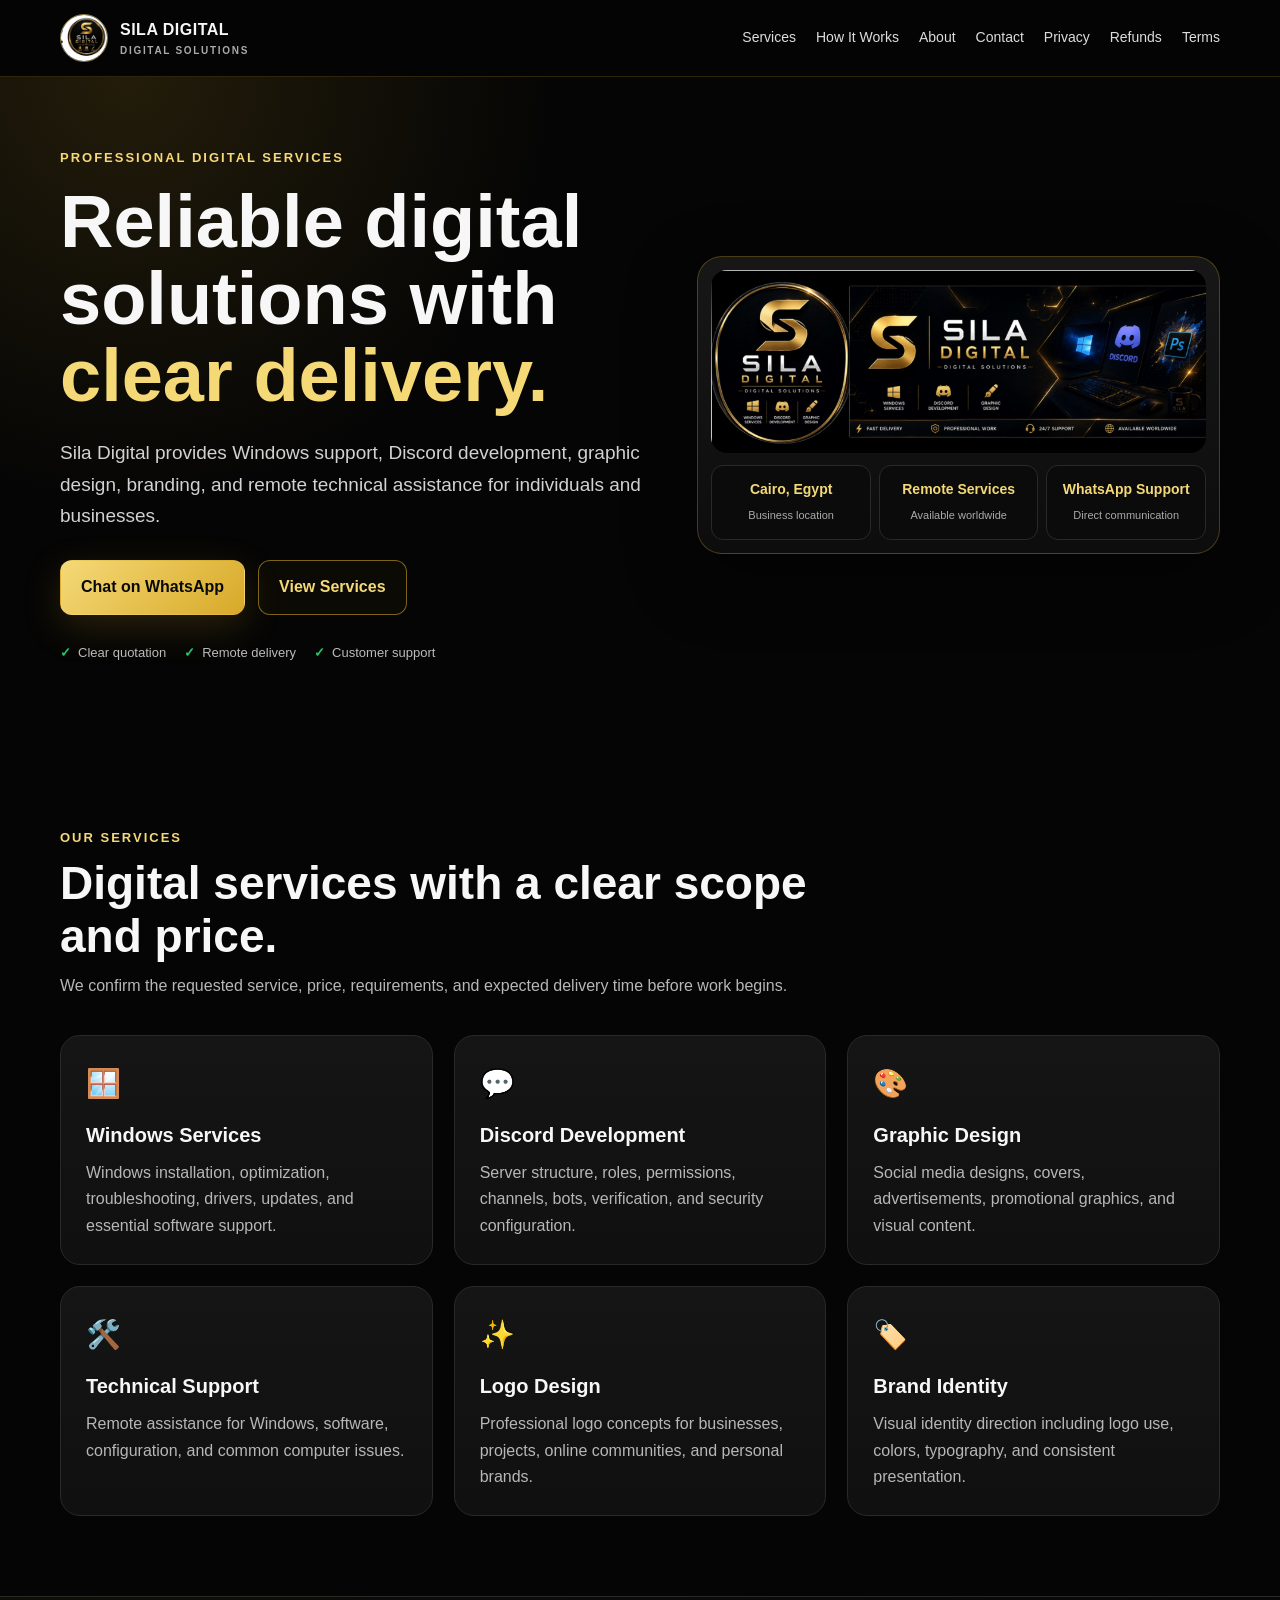
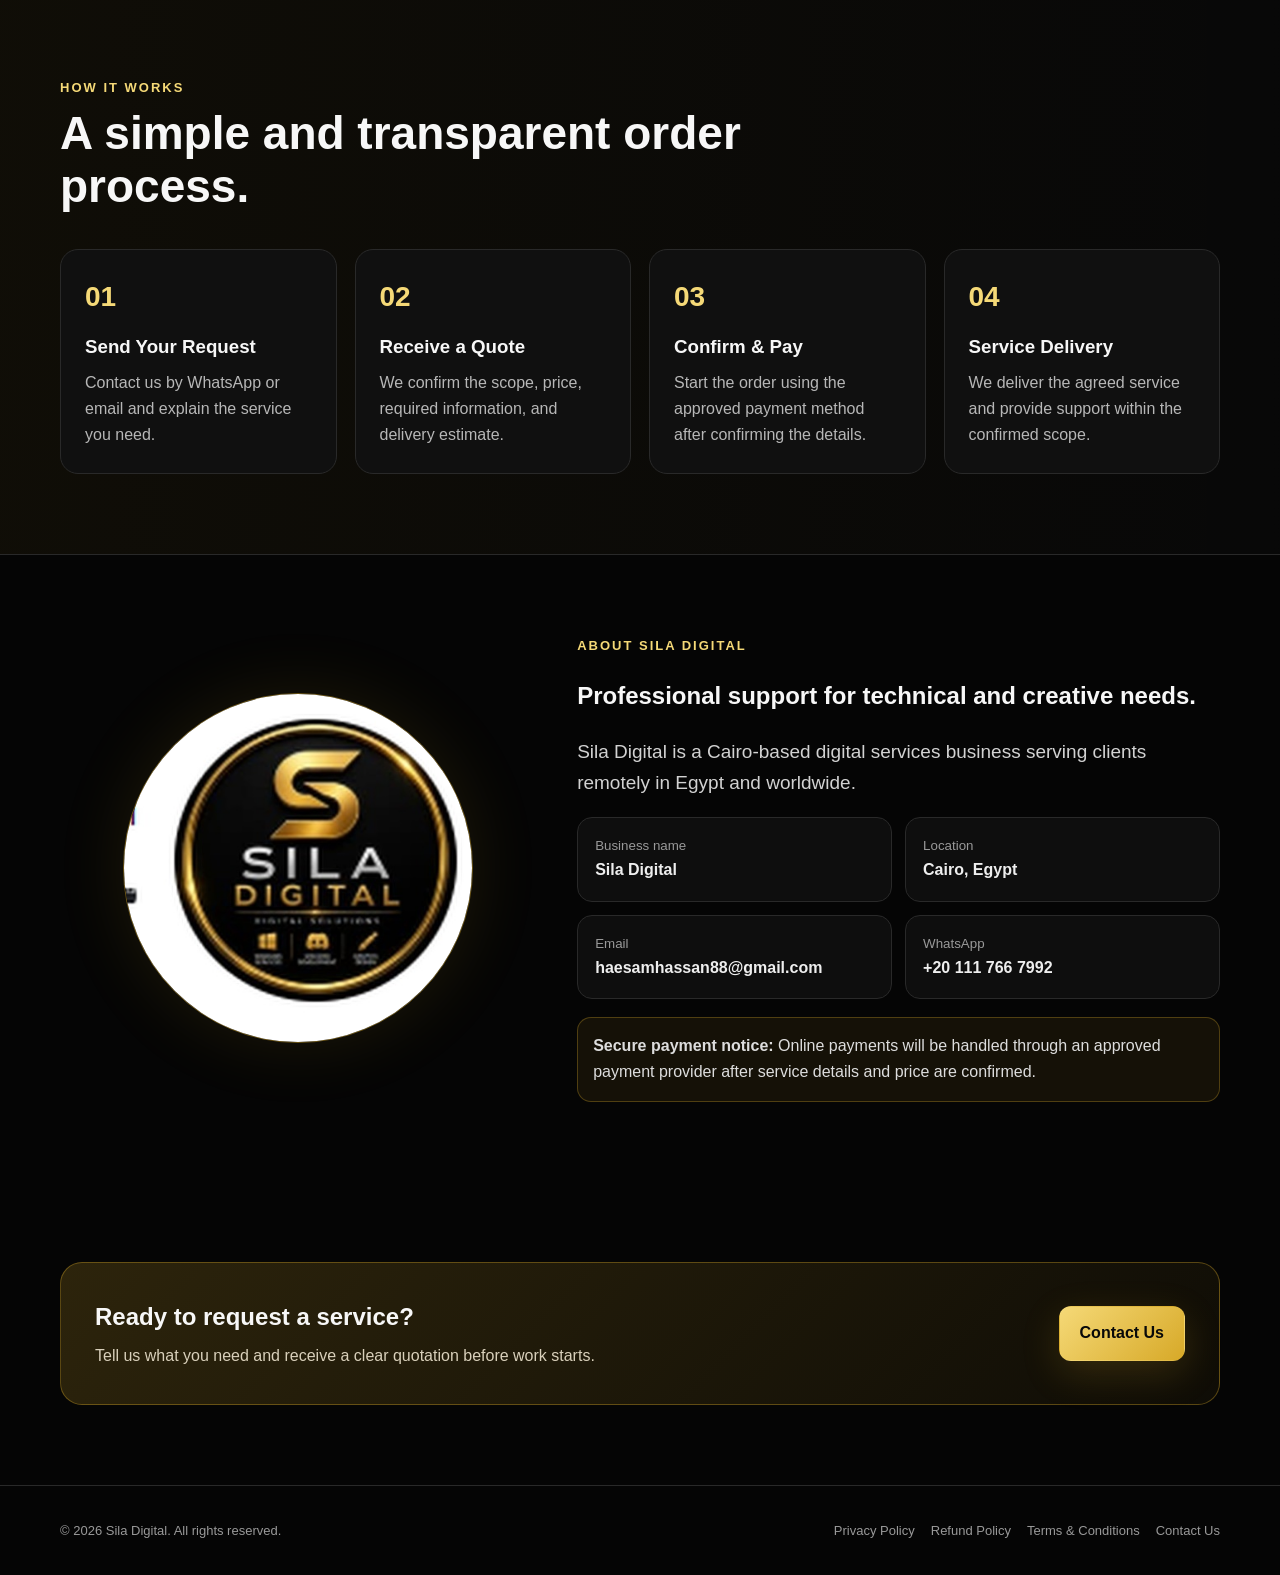
==== index.html @ 36a8cc7b "Add files via upload" ====
<!doctype html><html lang="en"><head><meta charset="utf-8"><meta name="viewport" content="width=device-width,initial-scale=1">
<meta name="description" content="Sila Digital offers Windows services, Discord development, graphic design, branding, and remote technical support.">
<title>Sila Digital | Professional Digital Solutions</title><link rel="stylesheet" href="style.css"></head><body>
<header><div class="container nav">
<a class="brand" href="index.html"><img src="images/sila-logo.jpg" alt="Sila Digital logo"><span>SILA DIGITAL<small>DIGITAL SOLUTIONS</small></span></a>
<button class="menu" aria-label="Open menu">☰</button>
<nav class="nav-links">
<a href="index.html#services">Services</a><a href="index.html#process">How It Works</a><a href="index.html#about">About</a>
<a href="contact.html">Contact</a><a href="privacy.html">Privacy</a><a href="refund.html">Refunds</a><a href="terms.html">Terms</a>
</nav></div></header>

<main>
<section class="hero"><div class="container hero-grid">
<div><div class="kicker">Professional Digital Services</div><h1>Reliable digital solutions with <span>clear delivery.</span></h1>
<p class="lead">Sila Digital provides Windows support, Discord development, graphic design, branding, and remote technical assistance for individuals and businesses.</p>
<div class="actions"><a class="btn btn-primary" href="https://wa.me/201117667992" target="_blank" rel="noopener">Chat on WhatsApp</a><a class="btn btn-outline" href="#services">View Services</a></div>
<div class="checks"><span>Clear quotation</span><span>Remote delivery</span><span>Customer support</span></div></div>
<div class="visual"><img src="images/sila-banner.jpg" alt="Sila Digital services banner">
<div class="visual-info"><div><b>Cairo, Egypt</b><small>Business location</small></div><div><b>Remote Services</b><small>Available worldwide</small></div><div><b>WhatsApp Support</b><small>Direct communication</small></div></div>
</div></div></section>

<section id="services"><div class="container"><div class="section-head"><div class="kicker">Our Services</div><h2>Digital services with a clear scope and price.</h2>
<p>We confirm the requested service, price, requirements, and expected delivery time before work begins.</p></div>
<div class="grid-3">
<article class="card"><div class="icon">🪟</div><h3>Windows Services</h3><p>Windows installation, optimization, troubleshooting, drivers, updates, and essential software support.</p></article>
<article class="card"><div class="icon">💬</div><h3>Discord Development</h3><p>Server structure, roles, permissions, channels, bots, verification, and security configuration.</p></article>
<article class="card"><div class="icon">🎨</div><h3>Graphic Design</h3><p>Social media designs, covers, advertisements, promotional graphics, and visual content.</p></article>
<article class="card"><div class="icon">🛠️</div><h3>Technical Support</h3><p>Remote assistance for Windows, software, configuration, and common computer issues.</p></article>
<article class="card"><div class="icon">✨</div><h3>Logo Design</h3><p>Professional logo concepts for businesses, projects, online communities, and personal brands.</p></article>
<article class="card"><div class="icon">🏷️</div><h3>Brand Identity</h3><p>Visual identity direction including logo use, colors, typography, and consistent presentation.</p></article>
</div></div></section>

<section id="process" class="band"><div class="container"><div class="section-head"><div class="kicker">How It Works</div><h2>A simple and transparent order process.</h2></div>
<div class="process">
<div class="step"><h3>Send Your Request</h3><p>Contact us by WhatsApp or email and explain the service you need.</p></div>
<div class="step"><h3>Receive a Quote</h3><p>We confirm the scope, price, required information, and delivery estimate.</p></div>
<div class="step"><h3>Confirm & Pay</h3><p>Start the order using the approved payment method after confirming the details.</p></div>
<div class="step"><h3>Service Delivery</h3><p>We deliver the agreed service and provide support within the confirmed scope.</p></div>
</div></div></section>

<section id="about"><div class="container about-grid">
<img class="about-logo" src="images/sila-logo.jpg" alt="Sila Digital">
<div><div class="kicker">About Sila Digital</div><h2>Professional support for technical and creative needs.</h2>
<p class="lead">Sila Digital is a Cairo-based digital services business serving clients remotely in Egypt and worldwide.</p>
<div class="info-grid">
<div class="info"><small>Business name</small><b>Sila Digital</b></div>
<div class="info"><small>Location</small><b>Cairo, Egypt</b></div>
<div class="info"><small>Email</small><b>haesamhassan88@gmail.com</b></div>
<div class="info"><small>WhatsApp</small><b>+20 111 766 7992</b></div>
</div>
<div class="payment-note"><b>Secure payment notice:</b> Online payments will be handled through an approved payment provider after service details and price are confirmed.</div>
</div></div></section>

<section><div class="container"><div class="cta"><div><h2>Ready to request a service?</h2><p style="margin:0;color:#d9d0bb">Tell us what you need and receive a clear quotation before work starts.</p></div><a class="btn btn-primary" href="contact.html">Contact Us</a></div></div></section>
</main>
<footer><div class="container footer">
<div>© <span data-year></span> Sila Digital. All rights reserved.</div>
<div class="footer-links"><a href="privacy.html">Privacy Policy</a><a href="refund.html">Refund Policy</a><a href="terms.html">Terms & Conditions</a><a href="contact.html">Contact Us</a></div>
</div></footer><script src="script.js"></script>
</body></html>
---- style.css ----
:root{
  --bg:#050505;--surface:#101010;--surface2:#151515;--gold:#d7a928;
  --gold-light:#f5d977;--text:#f7f7f7;--muted:#b7b7b7;--line:#292929;
  --green:#28c76f;--shadow:0 22px 70px rgba(0,0,0,.42)
}
*{box-sizing:border-box}
html{scroll-behavior:smooth}
body{margin:0;font-family:Inter,Segoe UI,Tahoma,Arial,sans-serif;background:var(--bg);color:var(--text);line-height:1.65}
a{color:inherit;text-decoration:none}
img{max-width:100%;display:block}
.container{width:min(1160px,92%);margin:auto}
header{position:sticky;top:0;z-index:100;background:rgba(5,5,5,.9);backdrop-filter:blur(15px);border-bottom:1px solid rgba(215,169,40,.2)}
.nav{min-height:76px;display:flex;align-items:center;justify-content:space-between;gap:24px}
.brand{display:flex;align-items:center;gap:12px;font-weight:900;letter-spacing:.5px}
.brand img{width:48px;height:48px;border-radius:50%;border:1px solid rgba(245,217,119,.55);object-fit:cover}
.brand small{display:block;color:#aaa;font-size:10px;letter-spacing:1.7px;font-weight:600}
.nav-links{display:flex;align-items:center;gap:20px;font-size:14px;color:#ddd}
.nav-links a:hover{color:var(--gold-light)}
.menu{display:none;background:none;border:1px solid var(--line);color:#fff;padding:9px 12px;border-radius:10px}
.btn{display:inline-flex;align-items:center;justify-content:center;gap:9px;padding:13px 20px;border-radius:12px;font-weight:800;border:1px solid transparent;transition:.2s}
.btn:hover{transform:translateY(-2px)}
.btn-primary{background:linear-gradient(135deg,var(--gold-light),var(--gold));color:#090909;box-shadow:0 12px 38px rgba(215,169,40,.18)}
.btn-outline{border-color:rgba(215,169,40,.56);color:var(--gold-light);background:rgba(215,169,40,.035)}
.hero{padding:70px 0 84px;background:radial-gradient(circle at 10% 0,rgba(215,169,40,.14),transparent 32%)}
.hero-grid{display:grid;grid-template-columns:1.06fr .94fr;gap:48px;align-items:center}
.kicker{font-size:13px;text-transform:uppercase;letter-spacing:2px;color:var(--gold-light);font-weight:900}
h1{font-size:clamp(43px,6vw,74px);line-height:1.04;margin:16px 0 22px}
h1 span{color:var(--gold-light)}
.lead{font-size:19px;color:#d2d2d2;max-width:700px}
.actions{display:flex;gap:13px;flex-wrap:wrap;margin-top:29px}
.checks{display:flex;gap:18px;flex-wrap:wrap;margin-top:27px;color:#bbb;font-size:13px}
.checks span:before{content:"✓";color:var(--green);font-weight:900;margin-right:7px}
.visual{background:linear-gradient(180deg,#171717,#0d0d0d);padding:13px;border:1px solid rgba(215,169,40,.3);border-radius:25px;box-shadow:var(--shadow)}
.visual img{width:100%;border-radius:16px;aspect-ratio:2.7/1;object-fit:cover}
.visual-info{display:grid;grid-template-columns:repeat(3,1fr);gap:8px;margin-top:12px}
.visual-info div{background:#0b0b0b;border:1px solid var(--line);border-radius:12px;padding:12px;text-align:center}
.visual-info b{display:block;color:var(--gold-light);font-size:14px}
.visual-info small{color:#aaa;font-size:11px}
section{padding:80px 0}
.section-head{max-width:760px;margin-bottom:35px}
.section-head h2{font-size:clamp(31px,4vw,46px);margin:8px 0 10px;line-height:1.16}
.section-head p{color:var(--muted);margin:0}
.grid-3{display:grid;grid-template-columns:repeat(3,1fr);gap:21px}
.card{background:linear-gradient(180deg,var(--surface2),var(--surface));border:1px solid var(--line);border-radius:20px;padding:25px;transition:.2s}
.card:hover{border-color:rgba(215,169,40,.45);transform:translateY(-3px)}
.card .icon{font-size:28px;margin-bottom:12px}
.card h3{margin:0 0 8px;font-size:20px}
.card p{margin:0;color:var(--muted)}
.band{background:linear-gradient(90deg,rgba(215,169,40,.05),rgba(255,255,255,.01));border-top:1px solid var(--line);border-bottom:1px solid var(--line)}
.process{display:grid;grid-template-columns:repeat(4,1fr);gap:18px;counter-reset:step}
.step{position:relative;background:var(--surface);border:1px solid var(--line);border-radius:18px;padding:24px}
.step:before{counter-increment:step;content:"0" counter(step);display:block;color:var(--gold-light);font-size:28px;font-weight:900;margin-bottom:12px}
.step h3{margin:0 0 7px}
.step p{color:var(--muted);margin:0}
.about-grid{display:grid;grid-template-columns:.85fr 1.15fr;gap:42px;align-items:center}
.about-logo{max-width:350px;margin:auto;border-radius:50%;border:1px solid rgba(215,169,40,.48);box-shadow:0 0 70px rgba(215,169,40,.12)}
.info-grid{display:grid;grid-template-columns:1fr 1fr;gap:13px}
.info{background:#0e0e0e;border:1px solid var(--line);border-radius:15px;padding:17px}
.info small{display:block;color:#999}
.info b{color:#eee}
.payment-note{margin-top:18px;background:rgba(215,169,40,.08);border:1px solid rgba(215,169,40,.3);border-radius:14px;padding:15px;color:#ddd}
.contact-grid{display:grid;grid-template-columns:.86fr 1.14fr;gap:22px}
.box{background:var(--surface);border:1px solid var(--line);border-radius:21px;padding:27px}
.line{padding:13px 0;border-bottom:1px solid var(--line)}
.line:last-child{border:0}.line small{display:block;color:#999}
form{display:grid;gap:13px}
input,textarea{width:100%;padding:14px 15px;background:#090909;border:1px solid var(--line);border-radius:12px;color:white;font:inherit;outline:none}
input:focus,textarea:focus{border-color:var(--gold)}
textarea{min-height:135px;resize:vertical}
.cta{display:flex;justify-content:space-between;align-items:center;gap:22px;padding:34px;border-radius:22px;background:linear-gradient(135deg,rgba(215,169,40,.19),rgba(215,169,40,.05));border:1px solid rgba(215,169,40,.36)}
.cta h2{margin:0 0 7px}
footer{border-top:1px solid var(--line);padding:34px 0;color:#999;font-size:13px}
.footer{display:flex;justify-content:space-between;align-items:center;gap:20px;flex-wrap:wrap}
.footer-links{display:flex;gap:16px;flex-wrap:wrap}
.footer-links a:hover{color:var(--gold-light)}
.page-hero{padding:70px 0 35px}
.page-hero h1{font-size:clamp(39px,5vw,59px)}
.legal{max-width:900px;background:var(--surface);border:1px solid var(--line);border-radius:22px;padding:35px;margin-bottom:70px}
.legal h2{color:var(--gold-light);margin-top:31px}
.legal h2:first-child{margin-top:0}
.legal p,.legal li{color:#d0d0d0}
.notice{background:rgba(215,169,40,.08);border:1px solid rgba(215,169,40,.28);padding:16px;border-radius:14px}
@media(max-width:900px){
 .nav-links{display:none;position:absolute;top:76px;left:4%;right:4%;flex-direction:column;align-items:flex-start;background:#0d0d0d;border:1px solid var(--line);border-radius:16px;padding:18px}
 .nav-links.open{display:flex}.menu{display:block}
 .hero-grid,.about-grid,.contact-grid{grid-template-columns:1fr}
 .grid-3{grid-template-columns:1fr 1fr}.process{grid-template-columns:1fr 1fr}
}
@media(max-width:600px){
 .grid-3,.process,.info-grid{grid-template-columns:1fr}
 .hero{padding-top:48px}.cta{flex-direction:column;align-items:flex-start}
 .visual-info{grid-template-columns:1fr}
}
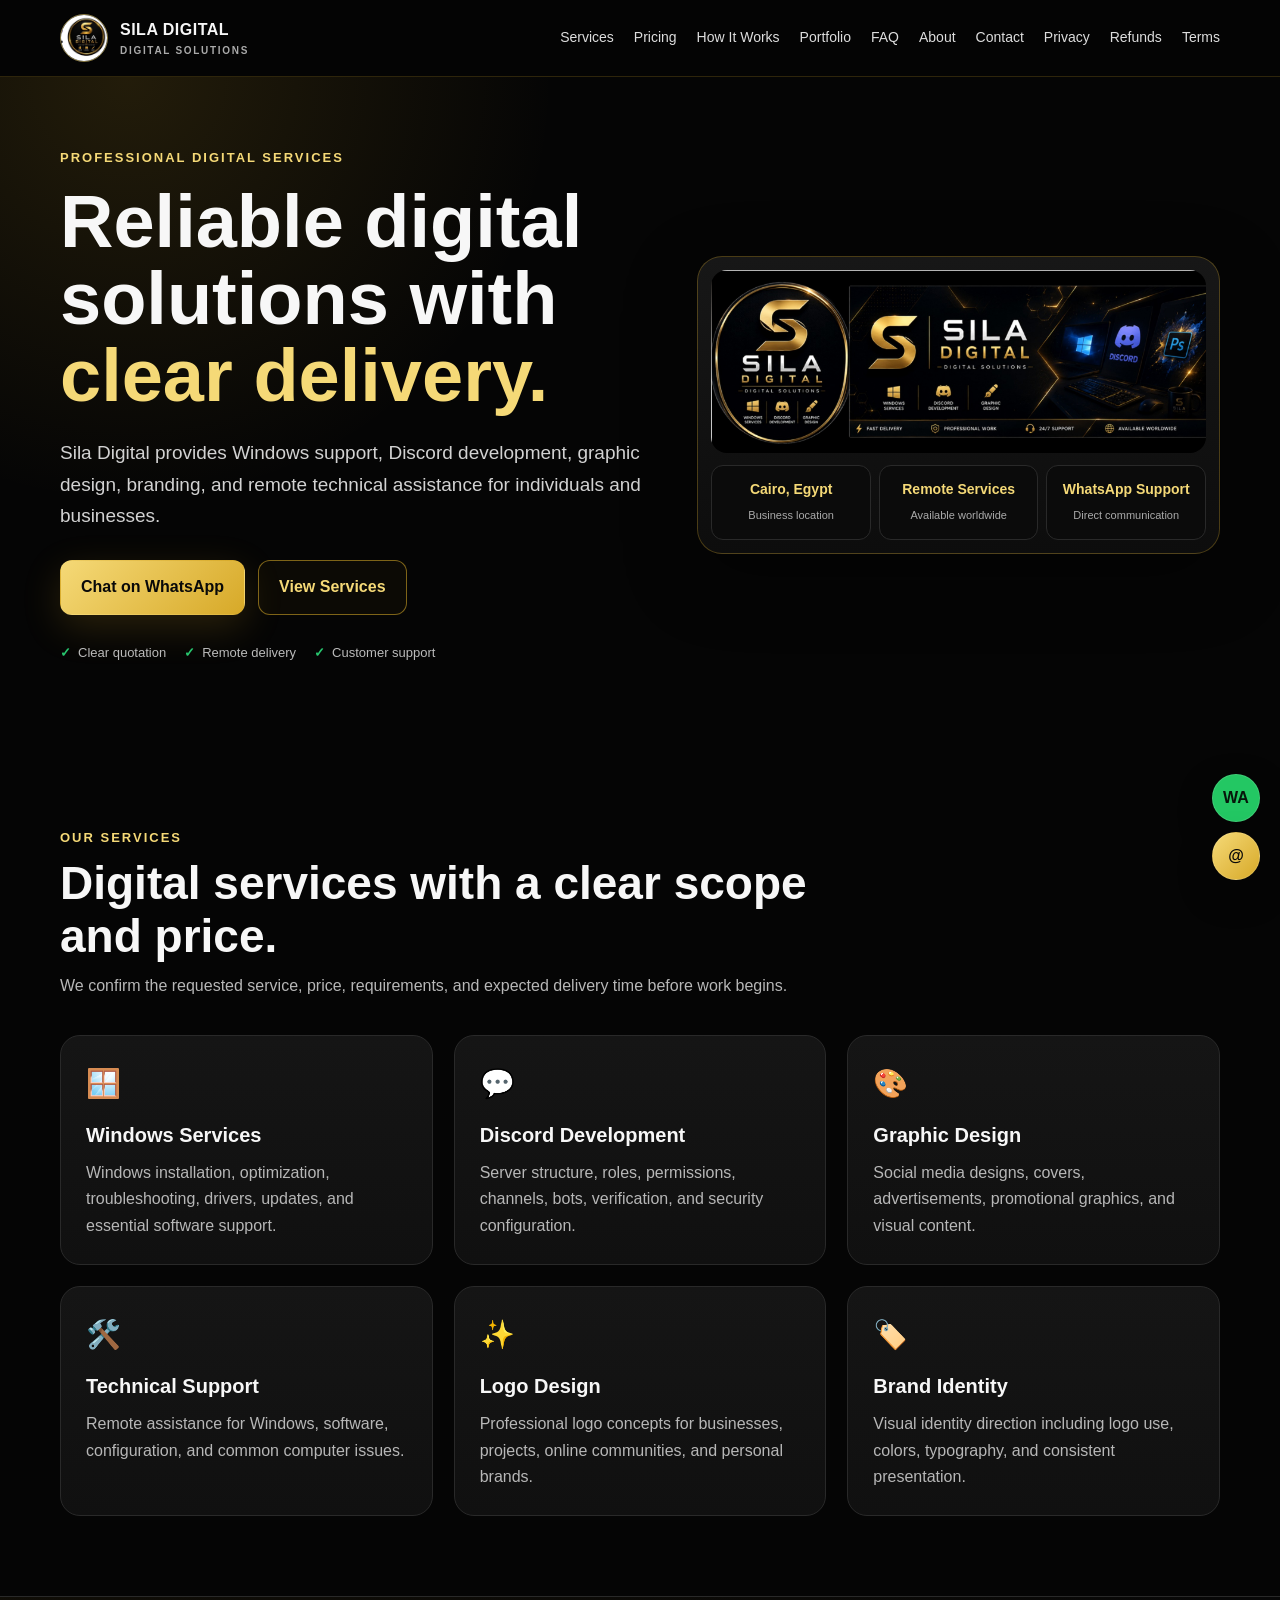
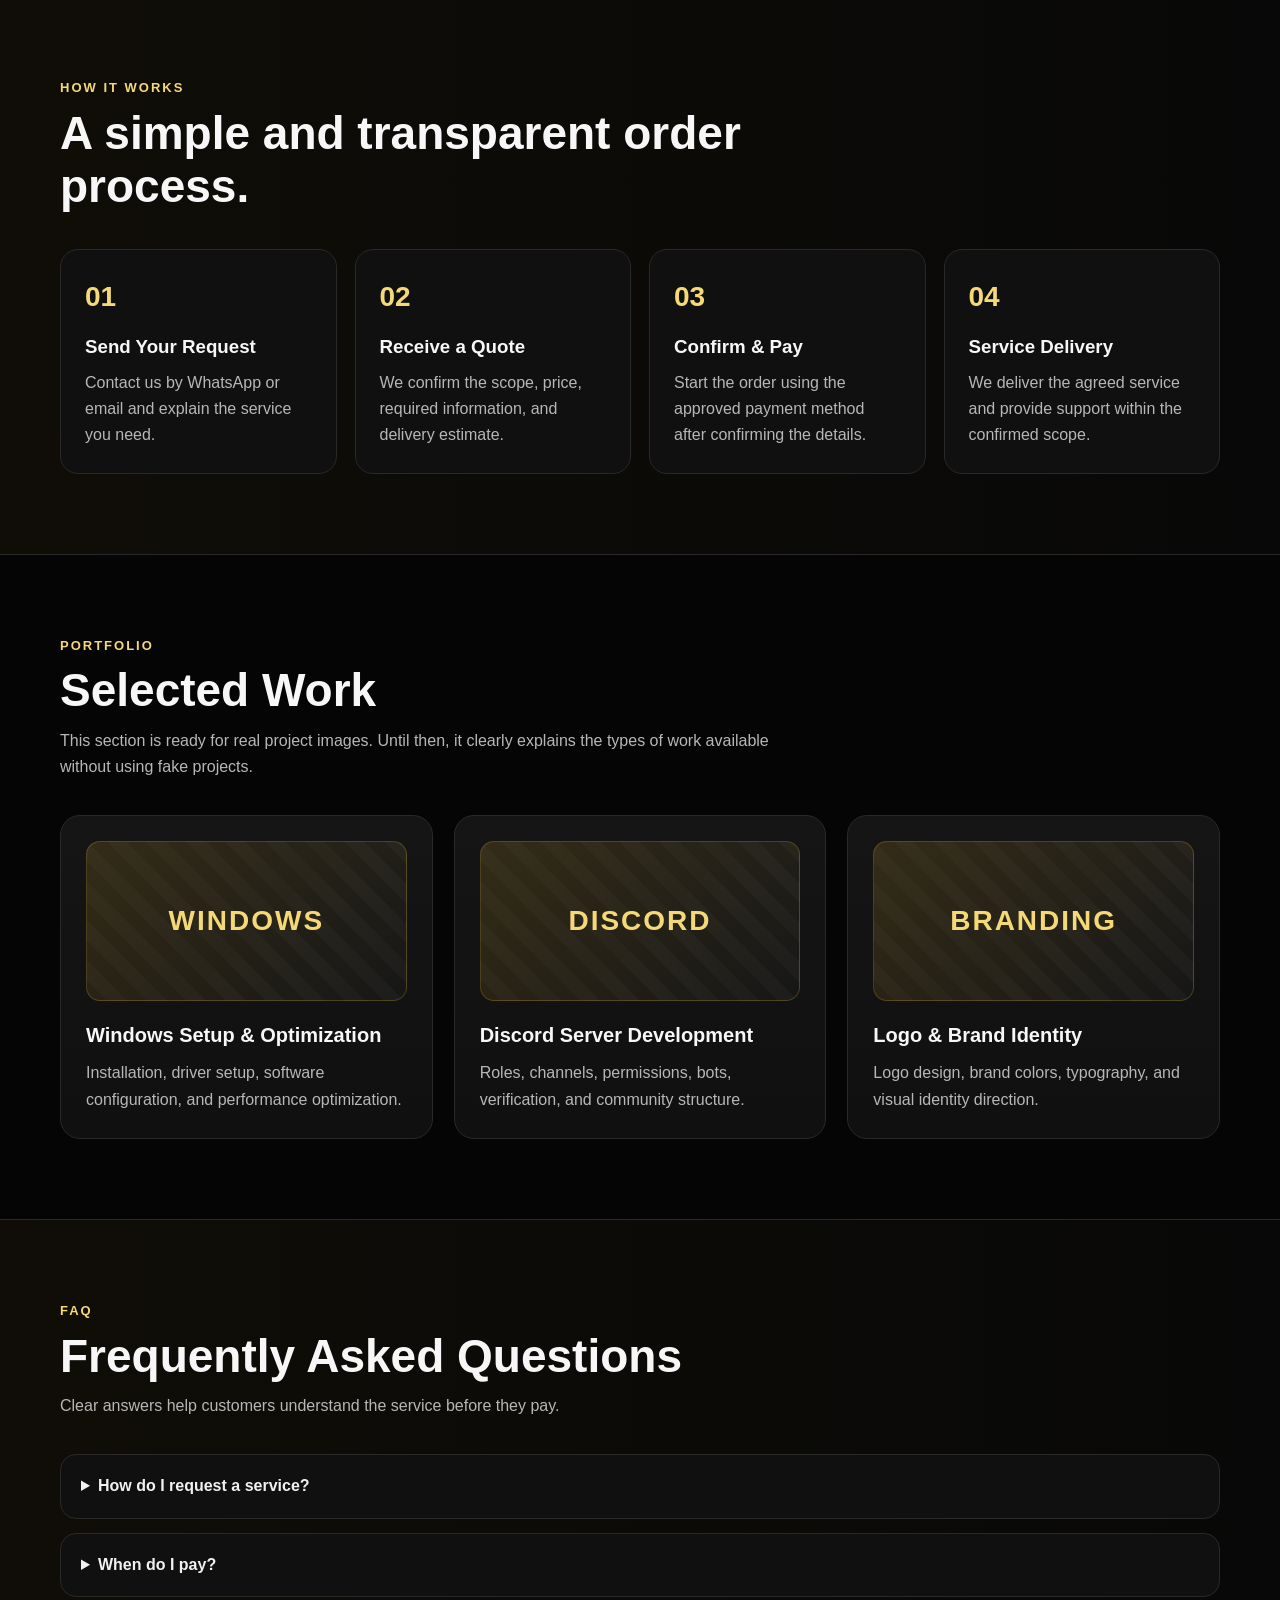
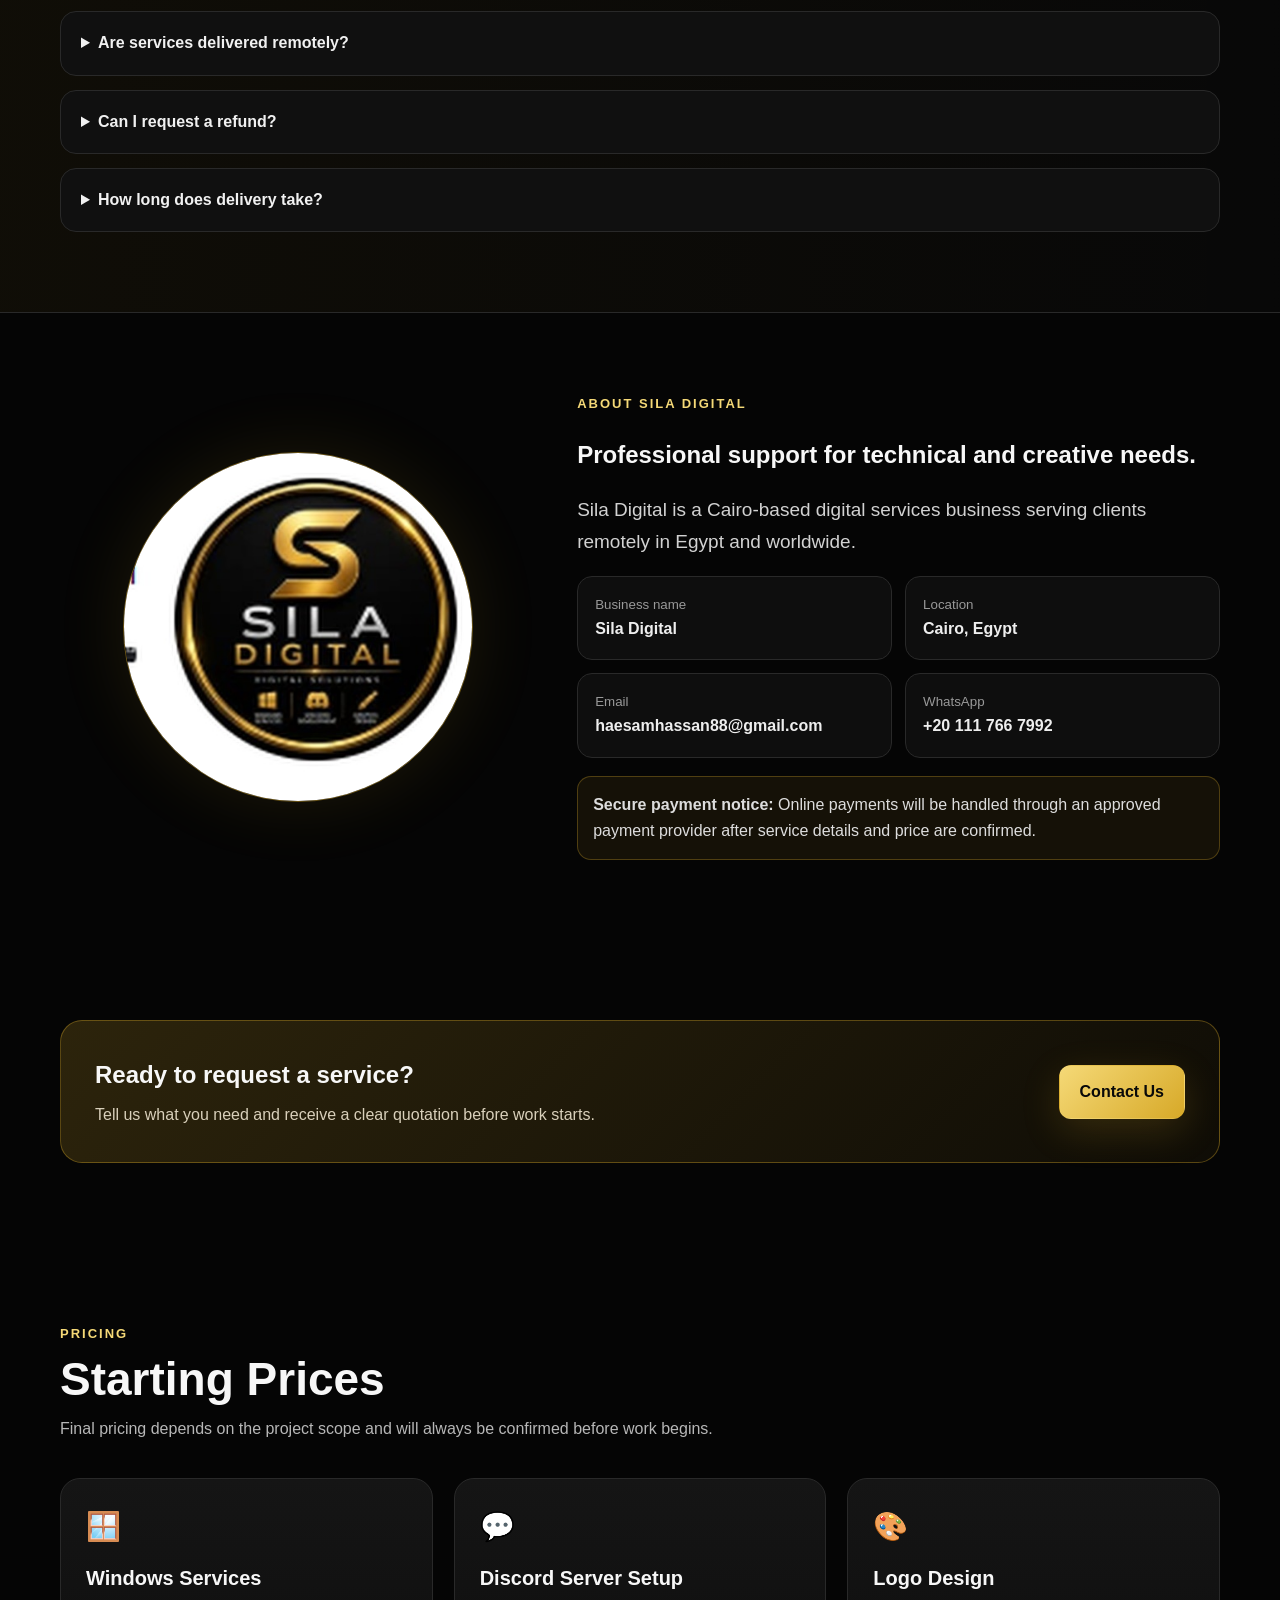
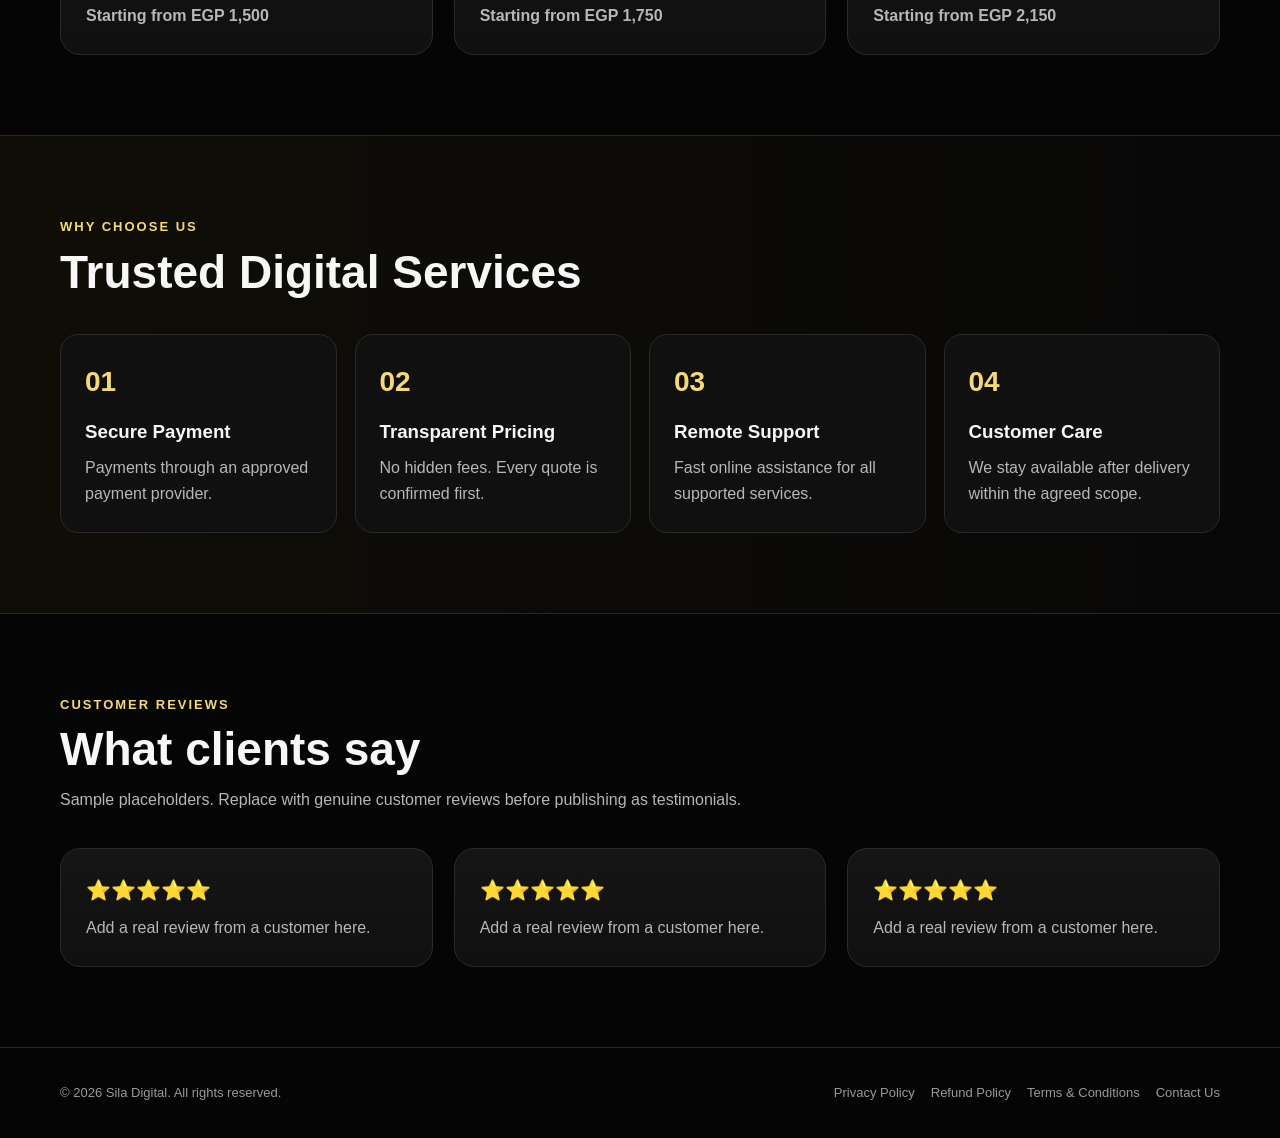
==== commit cd24ca86: "Add files via upload" ====
--- a/index.html
+++ b/index.html
@@ -5,7 +5,7 @@
 <a class="brand" href="index.html"><img src="images/sila-logo.jpg" alt="Sila Digital logo"><span>SILA DIGITAL<small>DIGITAL SOLUTIONS</small></span></a>
 <button class="menu" aria-label="Open menu">☰</button>
 <nav class="nav-links">
-<a href="index.html#services">Services</a><a href="index.html#process">How It Works</a><a href="index.html#about">About</a>
+<a href="index.html#services">Services</a><a href="index.html#pricing">Pricing</a><a href="index.html#process">How It Works</a><a href="index.html#portfolio">Portfolio</a><a href="index.html#faq">FAQ</a><a href="index.html#about">About</a>
 <a href="contact.html">Contact</a><a href="privacy.html">Privacy</a><a href="refund.html">Refunds</a><a href="terms.html">Terms</a>
 </nav></div></header>
 
@@ -38,6 +38,38 @@
 <div class="step"><h3>Service Delivery</h3><p>We deliver the agreed service and provide support within the confirmed scope.</p></div>
 </div></div></section>
 
+
+<section id="portfolio">
+<div class="container">
+<div class="section-head">
+<div class="kicker">Portfolio</div>
+<h2>Selected Work</h2>
+<p>This section is ready for real project images. Until then, it clearly explains the types of work available without using fake projects.</p>
+</div>
+<div class="grid-3">
+<div class="card portfolio-card"><div class="portfolio-placeholder">WINDOWS</div><h3>Windows Setup & Optimization</h3><p>Installation, driver setup, software configuration, and performance optimization.</p></div>
+<div class="card portfolio-card"><div class="portfolio-placeholder">DISCORD</div><h3>Discord Server Development</h3><p>Roles, channels, permissions, bots, verification, and community structure.</p></div>
+<div class="card portfolio-card"><div class="portfolio-placeholder">BRANDING</div><h3>Logo & Brand Identity</h3><p>Logo design, brand colors, typography, and visual identity direction.</p></div>
+</div>
+</div>
+</section>
+
+<section id="faq" class="band">
+<div class="container">
+<div class="section-head">
+<div class="kicker">FAQ</div>
+<h2>Frequently Asked Questions</h2>
+<p>Clear answers help customers understand the service before they pay.</p>
+</div>
+<div class="faq-list">
+<details><summary>How do I request a service?</summary><p>Contact us through WhatsApp or email and explain what you need. We will confirm the scope, requirements, price, and estimated delivery time.</p></details>
+<details><summary>When do I pay?</summary><p>Payment is requested only after the service details and price are confirmed in writing.</p></details>
+<details><summary>Are services delivered remotely?</summary><p>Yes. Most Sila Digital services are delivered remotely unless another arrangement is confirmed.</p></details>
+<details><summary>Can I request a refund?</summary><p>Refund eligibility depends on whether work has started or the service has been delivered. Please review the Refund Policy for full details.</p></details>
+<details><summary>How long does delivery take?</summary><p>Delivery time depends on the selected service and project complexity. The expected time is confirmed before work starts.</p></details>
+</div>
+</div>
+</section>
 <section id="about"><div class="container about-grid">
 <img class="about-logo" src="images/sila-logo.jpg" alt="Sila Digital">
 <div><div class="kicker">About Sila Digital</div><h2>Professional support for technical and creative needs.</h2>
@@ -52,9 +84,59 @@
 </div></div></section>
 
 <section><div class="container"><div class="cta"><div><h2>Ready to request a service?</h2><p style="margin:0;color:#d9d0bb">Tell us what you need and receive a clear quotation before work starts.</p></div><a class="btn btn-primary" href="contact.html">Contact Us</a></div></div></section>
+
+<section id="pricing">
+<div class="container">
+<div class="section-head">
+<div class="kicker">Pricing</div>
+<h2>Starting Prices</h2>
+<p>Final pricing depends on the project scope and will always be confirmed before work begins.</p>
+</div>
+<div class="grid-3">
+<div class="card"><div class="icon">🪟</div><h3>Windows Services</h3><p><b>Starting from EGP 1,500</b></p></div>
+<div class="card"><div class="icon">💬</div><h3>Discord Server Setup</h3><p><b>Starting from EGP 1,750</b></p></div>
+<div class="card"><div class="icon">🎨</div><h3>Logo Design</h3><p><b>Starting from EGP 2,150</b></p></div>
+</div>
+</div>
+</section>
+
+<section class="band">
+<div class="container">
+<div class="section-head">
+<div class="kicker">Why Choose Us</div>
+<h2>Trusted Digital Services</h2>
+</div>
+<div class="process">
+<div class="step"><h3>Secure Payment</h3><p>Payments through an approved payment provider.</p></div>
+<div class="step"><h3>Transparent Pricing</h3><p>No hidden fees. Every quote is confirmed first.</p></div>
+<div class="step"><h3>Remote Support</h3><p>Fast online assistance for all supported services.</p></div>
+<div class="step"><h3>Customer Care</h3><p>We stay available after delivery within the agreed scope.</p></div>
+</div>
+</div>
+</section>
+
+<section>
+<div class="container">
+<div class="section-head">
+<div class="kicker">Customer Reviews</div>
+<h2>What clients say</h2>
+<p>Sample placeholders. Replace with genuine customer reviews before publishing as testimonials.</p>
+</div>
+<div class="grid-3">
+<div class="card"><h3>⭐⭐⭐⭐⭐</h3><p>Add a real review from a customer here.</p></div>
+<div class="card"><h3>⭐⭐⭐⭐⭐</h3><p>Add a real review from a customer here.</p></div>
+<div class="card"><h3>⭐⭐⭐⭐⭐</h3><p>Add a real review from a customer here.</p></div>
+</div>
+</div>
+</section>
 </main>
 <footer><div class="container footer">
 <div>© <span data-year></span> Sila Digital. All rights reserved.</div>
 <div class="footer-links"><a href="privacy.html">Privacy Policy</a><a href="refund.html">Refund Policy</a><a href="terms.html">Terms & Conditions</a><a href="contact.html">Contact Us</a></div>
 </div></footer><script src="script.js"></script>
+
+<div class="floating-actions">
+<a class="float-whatsapp" href="https://wa.me/201117667992" target="_blank" rel="noopener" aria-label="WhatsApp">WA</a>
+<a class="float-email" href="mailto:haesamhassan88@gmail.com" aria-label="Email">@</a>
+</div>
 </body></html>
--- a/style.css
+++ b/style.css
@@ -92,3 +92,34 @@
  .hero{padding-top:48px}.cta{flex-direction:column;align-items:flex-start}
  .visual-info{grid-template-columns:1fr}
 }
+
+
+.portfolio-card{overflow:hidden}
+.portfolio-placeholder{
+  min-height:160px;border-radius:14px;margin-bottom:18px;
+  display:grid;place-items:center;font-size:28px;font-weight:900;letter-spacing:2px;
+  color:var(--gold-light);
+  background:
+    linear-gradient(135deg,rgba(215,169,40,.16),rgba(255,255,255,.02)),
+    repeating-linear-gradient(45deg,transparent,transparent 14px,rgba(255,255,255,.025) 14px,rgba(255,255,255,.025) 28px);
+  border:1px solid rgba(215,169,40,.25)
+}
+.faq-list{display:grid;gap:14px}
+.faq-list details{
+  background:var(--surface);border:1px solid var(--line);border-radius:16px;padding:18px 20px
+}
+.faq-list summary{cursor:pointer;font-weight:800;color:#f1f1f1}
+.faq-list p{margin:12px 0 0;color:var(--muted)}
+.floating-actions{
+  position:fixed;right:20px;bottom:20px;z-index:120;display:grid;gap:10px
+}
+.floating-actions a{
+  width:48px;height:48px;border-radius:50%;display:grid;place-items:center;font-weight:900;
+  box-shadow:0 14px 34px rgba(0,0,0,.35);border:1px solid rgba(255,255,255,.12)
+}
+.float-whatsapp{background:#23c763;color:#07150b}
+.float-email{background:linear-gradient(135deg,var(--gold-light),var(--gold));color:#090909}
+@media(max-width:600px){
+  .floating-actions{right:14px;bottom:14px}
+  .floating-actions a{width:44px;height:44px}
+}
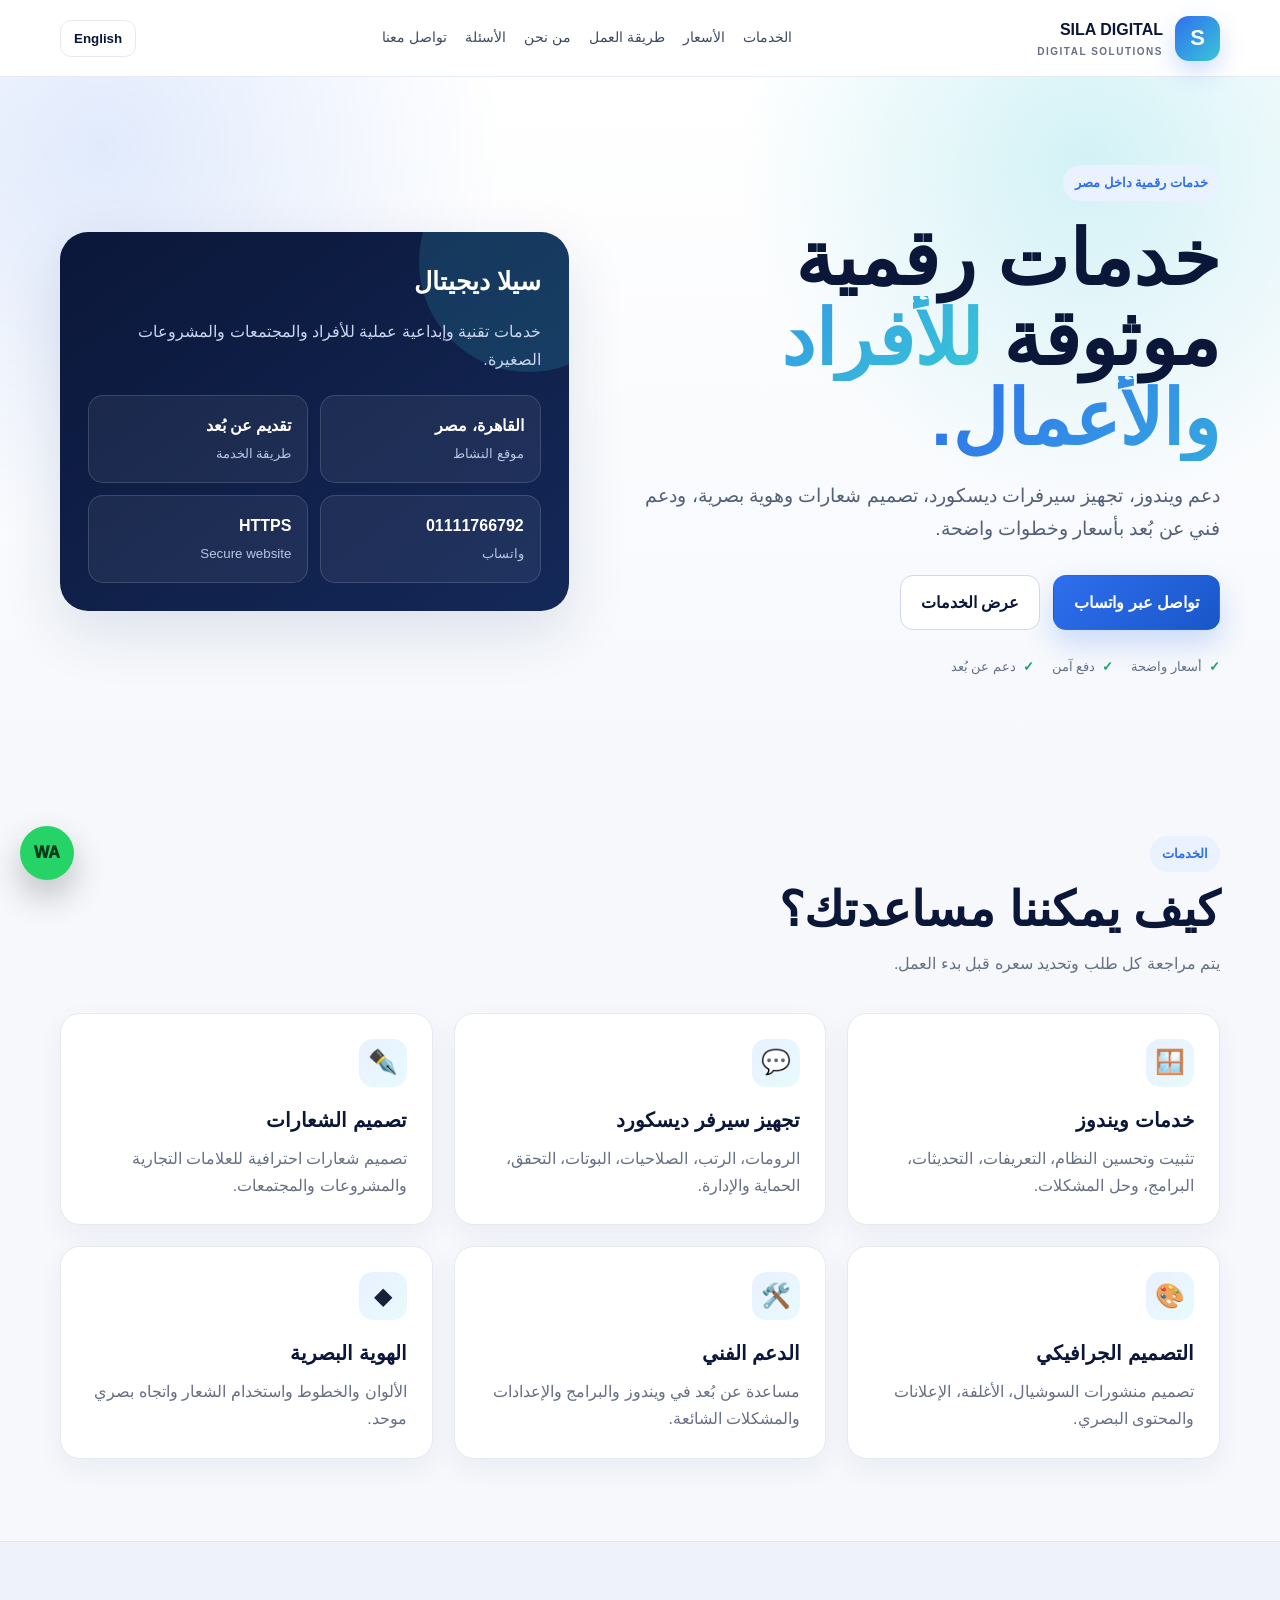
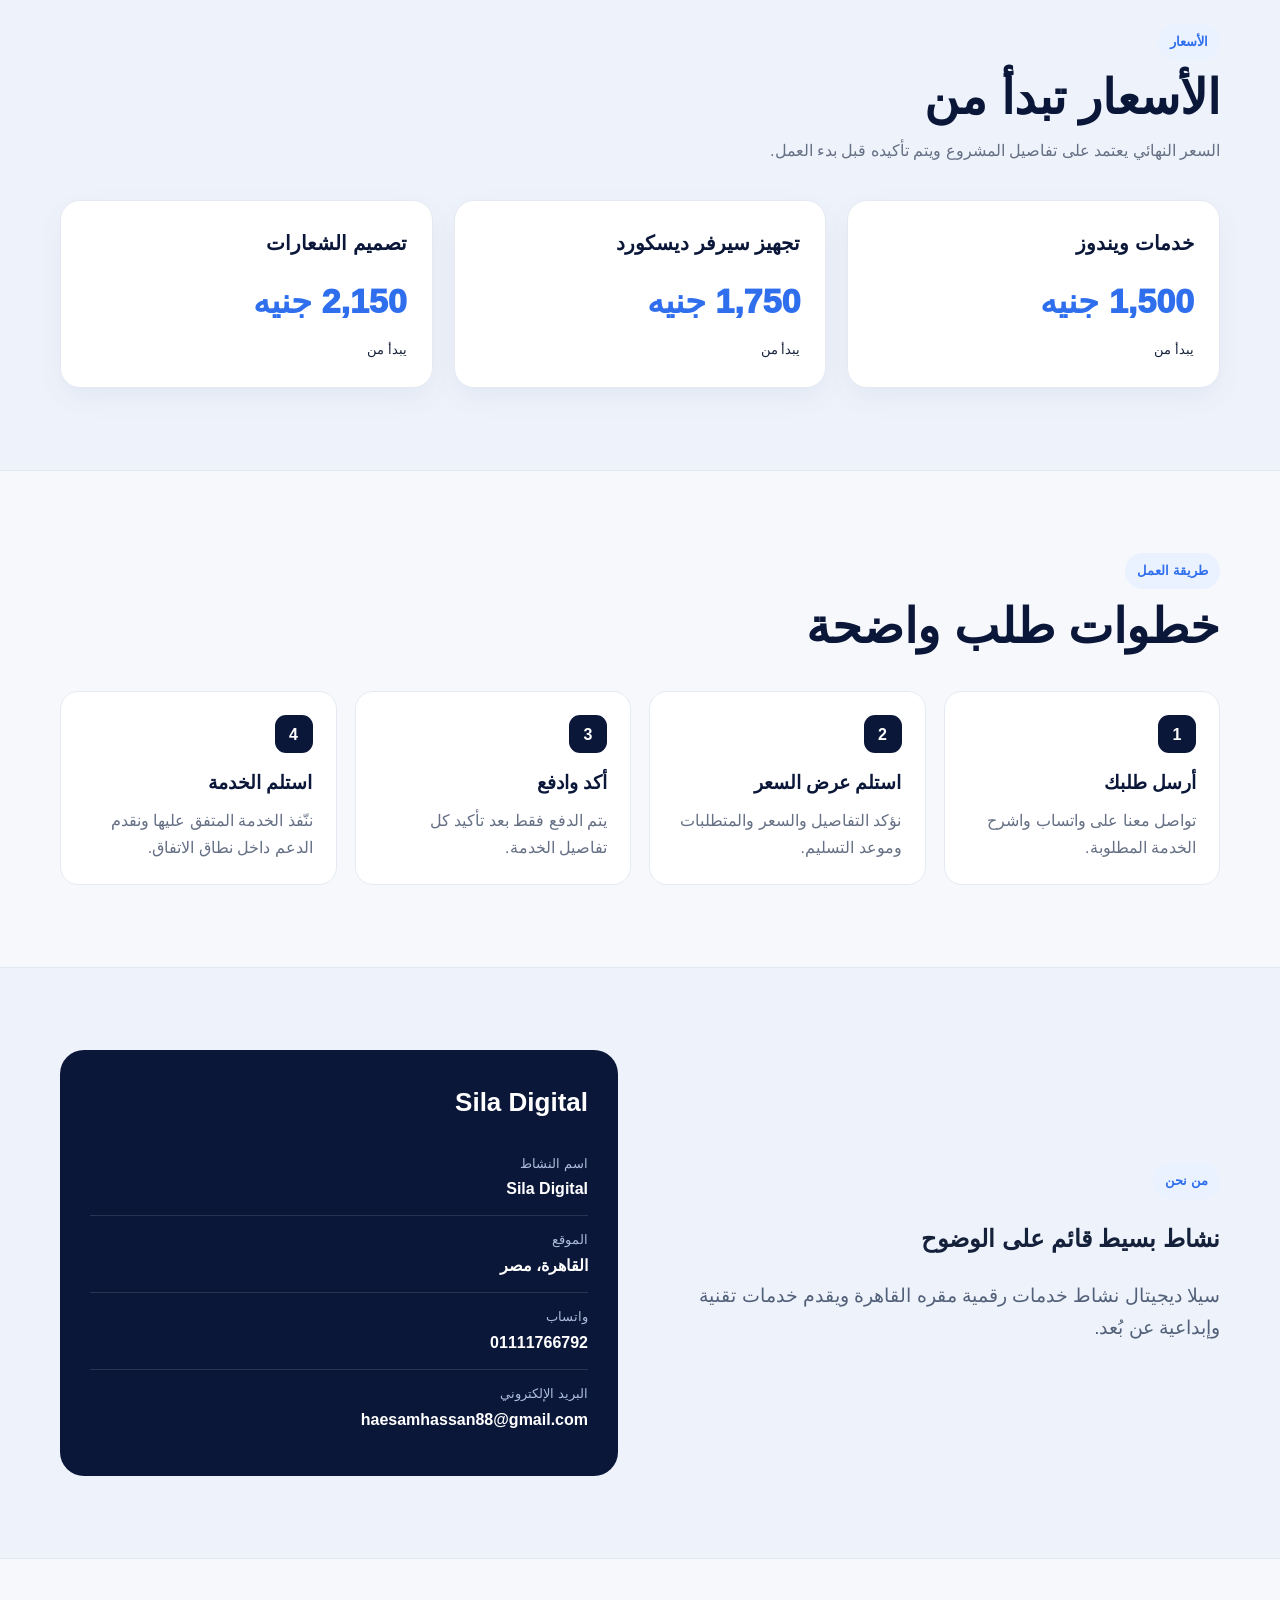
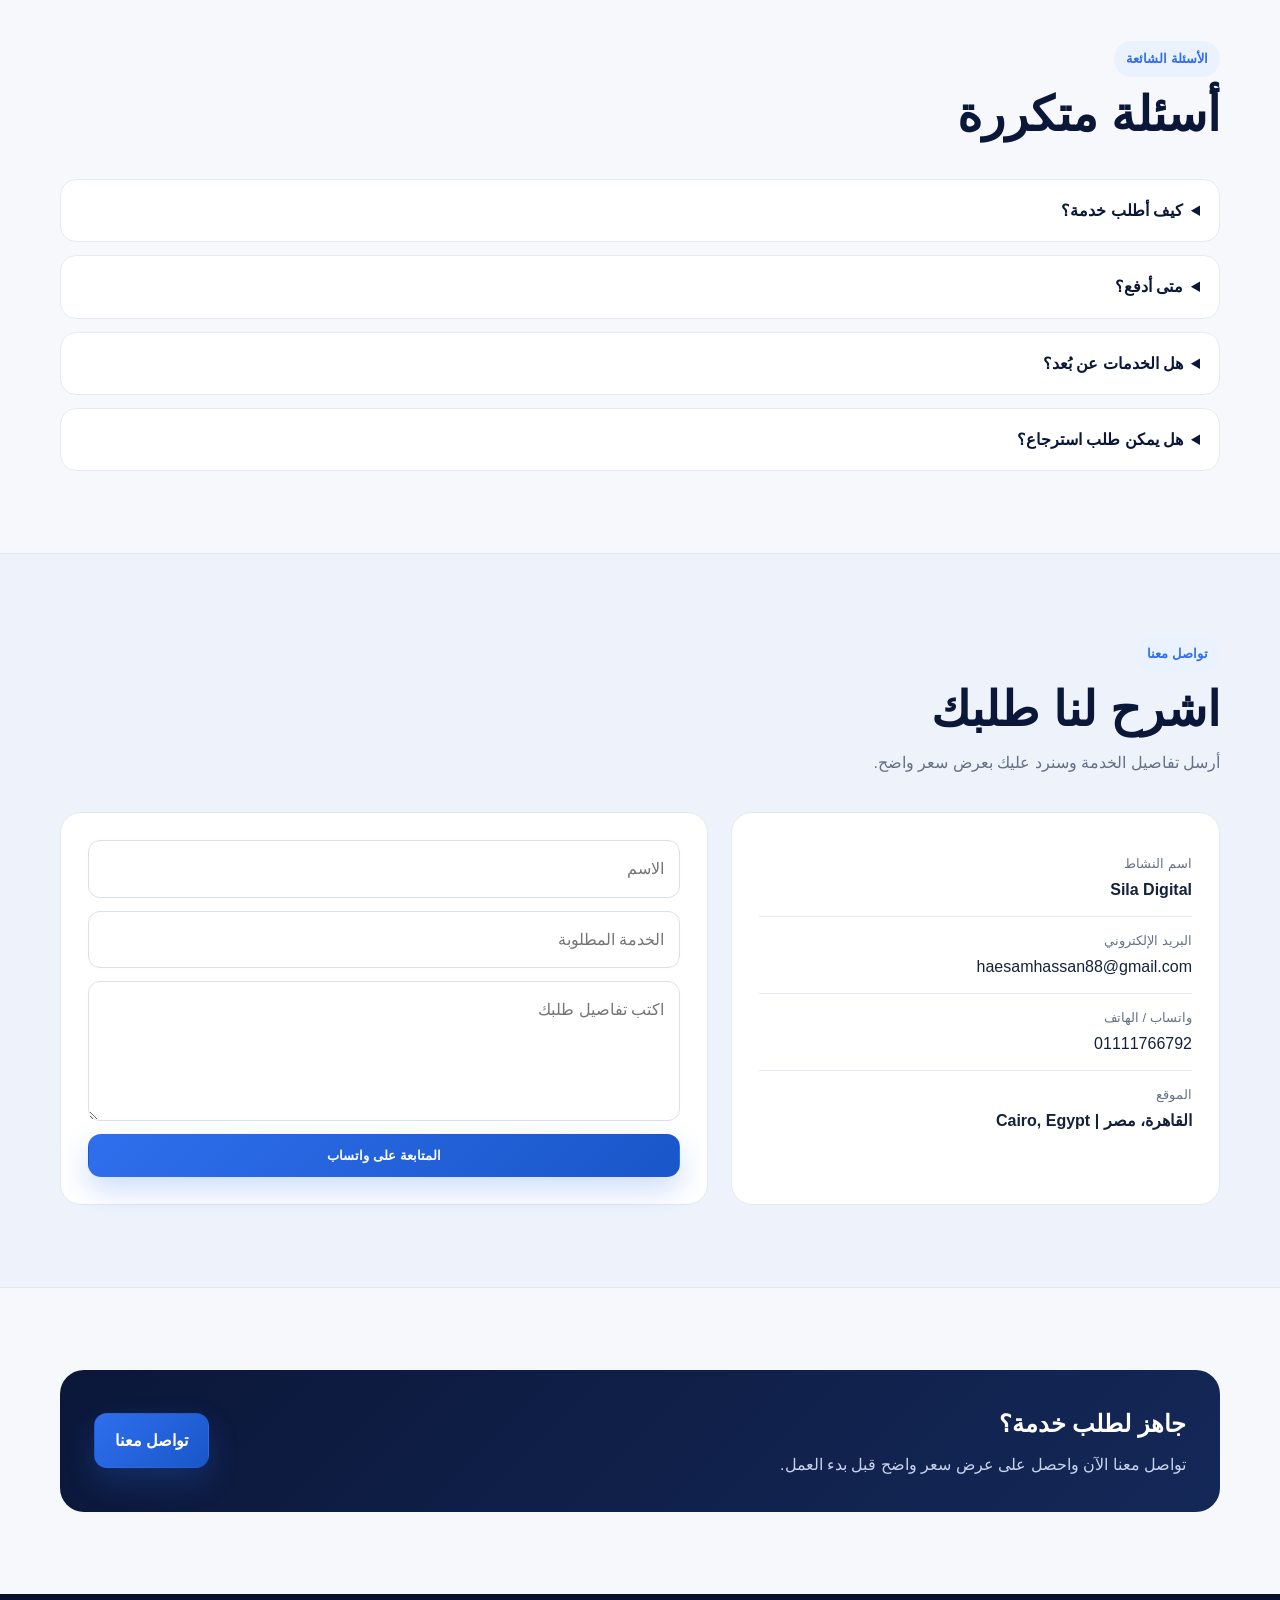
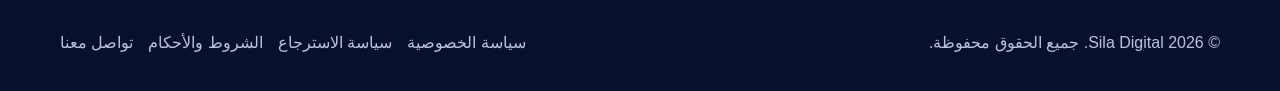
==== commit f922ecd0: "Add files via upload" ====
--- a/index.html
+++ b/index.html
@@ -1,142 +1,133 @@
-<!doctype html><html lang="en"><head><meta charset="utf-8"><meta name="viewport" content="width=device-width,initial-scale=1">
-<meta name="description" content="Sila Digital offers Windows services, Discord development, graphic design, branding, and remote technical support.">
-<title>Sila Digital | Professional Digital Solutions</title><link rel="stylesheet" href="style.css"></head><body>
-<header><div class="container nav">
-<a class="brand" href="index.html"><img src="images/sila-logo.jpg" alt="Sila Digital logo"><span>SILA DIGITAL<small>DIGITAL SOLUTIONS</small></span></a>
-<button class="menu" aria-label="Open menu">☰</button>
-<nav class="nav-links">
-<a href="index.html#services">Services</a><a href="index.html#pricing">Pricing</a><a href="index.html#process">How It Works</a><a href="index.html#portfolio">Portfolio</a><a href="index.html#faq">FAQ</a><a href="index.html#about">About</a>
-<a href="contact.html">Contact</a><a href="privacy.html">Privacy</a><a href="refund.html">Refunds</a><a href="terms.html">Terms</a>
-</nav></div></header>
+<!doctype html>
+<html lang="ar"><head>
+<meta charset="utf-8"><meta name="viewport" content="width=device-width,initial-scale=1">
+<meta name="description" content="Sila Digital digital services in Cairo, Egypt. Windows support, Discord setup, logo design and remote technical support.">
+<title>Sila Digital | Digital Services</title><link rel="stylesheet" href="style.css">
+</head><body dir="rtl">
+<header>
+  <div class="container nav">
+    <a class="brand" href="index.html">
+      <span class="brand-mark">S</span>
+      <span>SILA DIGITAL<small>DIGITAL SOLUTIONS</small></span>
+    </a>
+    <nav class="nav-links">
+      <a href="#services" data-i18n="nav_services">الخدمات</a>
+      <a href="#pricing" data-i18n="nav_pricing">الأسعار</a>
+      <a href="#process" data-i18n="nav_process">طريقة العمل</a>
+      <a href="#about" data-i18n="nav_about">من نحن</a>
+      <a href="#faq" data-i18n="nav_faq">الأسئلة</a>
+      <a href="#contact" data-i18n="nav_contact">تواصل معنا</a>
+    </nav>
+    <div class="nav-actions">
+      <button id="langToggle" class="lang-btn" data-i18n="lang_button">English</button>
+      <button class="menu-btn" aria-label="Menu">☰</button>
+    </div>
+  </div>
+</header>
 
 <main>
 <section class="hero"><div class="container hero-grid">
-<div><div class="kicker">Professional Digital Services</div><h1>Reliable digital solutions with <span>clear delivery.</span></h1>
-<p class="lead">Sila Digital provides Windows support, Discord development, graphic design, branding, and remote technical assistance for individuals and businesses.</p>
-<div class="actions"><a class="btn btn-primary" href="https://wa.me/201117667992" target="_blank" rel="noopener">Chat on WhatsApp</a><a class="btn btn-outline" href="#services">View Services</a></div>
-<div class="checks"><span>Clear quotation</span><span>Remote delivery</span><span>Customer support</span></div></div>
-<div class="visual"><img src="images/sila-banner.jpg" alt="Sila Digital services banner">
-<div class="visual-info"><div><b>Cairo, Egypt</b><small>Business location</small></div><div><b>Remote Services</b><small>Available worldwide</small></div><div><b>WhatsApp Support</b><small>Direct communication</small></div></div>
+<div>
+<span class="eyebrow" data-i18n="hero_badge">خدمات رقمية داخل مصر</span>
+<h1 data-i18n="hero_title">خدمات رقمية موثوقة <span>للأفراد والأعمال.</span></h1>
+<p class="lead" data-i18n="hero_text">دعم ويندوز، تجهيز سيرفرات ديسكورد، تصميم شعارات وهوية بصرية، ودعم فني عن بُعد بأسعار وخطوات واضحة.</p>
+<div class="actions">
+<a class="btn btn-primary" href="https://wa.me/201111766792" target="_blank" rel="noopener" data-i18n="whatsapp_btn">تواصل عبر واتساب</a>
+<a class="btn btn-secondary" href="#services" data-i18n="services_btn">عرض الخدمات</a>
+</div>
+<div class="trust"><span data-i18n="trust1">أسعار واضحة</span><span data-i18n="trust2">دفع آمن</span><span data-i18n="trust3">دعم عن بُعد</span></div>
+</div>
+<div class="hero-card">
+<h3 data-i18n="card_title">سيلا ديجيتال</h3>
+<p data-i18n="card_text">خدمات تقنية وإبداعية عملية للأفراد والمجتمعات والمشروعات الصغيرة.</p>
+<div class="quick-grid">
+<div class="quick"><b data-i18n="location">القاهرة، مصر</b><small data-i18n="location_small">موقع النشاط</small></div>
+<div class="quick"><b data-i18n="delivery">تقديم عن بُعد</b><small data-i18n="delivery_small">طريقة الخدمة</small></div>
+<div class="quick"><b data-i18n="phone">01111766792</b><small data-i18n="phone_small">واتساب</small></div>
+<div class="quick"><b>HTTPS</b><small>Secure website</small></div>
+</div>
+</div>
+</div></section>
+
+<section id="services"><div class="container">
+<div class="section-head"><span class="eyebrow" data-i18n="services_badge">الخدمات</span><h2 data-i18n="services_title">كيف يمكننا مساعدتك؟</h2><p data-i18n="services_text">يتم مراجعة كل طلب وتحديد سعره قبل بدء العمل.</p></div>
+<div class="grid-3">
+<article class="card"><div class="icon">🪟</div><h3 data-i18n="s1">خدمات ويندوز</h3><p data-i18n="s1d">تثبيت وتحسين النظام، التعريفات، التحديثات، البرامج، وحل المشكلات.</p></article>
+<article class="card"><div class="icon">💬</div><h3 data-i18n="s2">تجهيز سيرفر ديسكورد</h3><p data-i18n="s2d">الرومات، الرتب، الصلاحيات، البوتات، التحقق، الحماية والإدارة.</p></article>
+<article class="card"><div class="icon">✒️</div><h3 data-i18n="s3">تصميم الشعارات</h3><p data-i18n="s3d">تصميم شعارات احترافية للعلامات التجارية والمشروعات والمجتمعات.</p></article>
+<article class="card"><div class="icon">🎨</div><h3 data-i18n="s4">التصميم الجرافيكي</h3><p data-i18n="s4d">تصميم منشورات السوشيال، الأغلفة، الإعلانات والمحتوى البصري.</p></article>
+<article class="card"><div class="icon">🛠️</div><h3 data-i18n="s5">الدعم الفني</h3><p data-i18n="s5d">مساعدة عن بُعد في ويندوز والبرامج والإعدادات والمشكلات الشائعة.</p></article>
+<article class="card"><div class="icon">◆</div><h3 data-i18n="s6">الهوية البصرية</h3><p data-i18n="s6d">الألوان والخطوط واستخدام الشعار واتجاه بصري موحد.</p></article>
 </div></div></section>
 
-<section id="services"><div class="container"><div class="section-head"><div class="kicker">Our Services</div><h2>Digital services with a clear scope and price.</h2>
-<p>We confirm the requested service, price, requirements, and expected delivery time before work begins.</p></div>
+<section id="pricing" class="alt"><div class="container">
+<div class="section-head"><span class="eyebrow" data-i18n="pricing_badge">الأسعار</span><h2 data-i18n="pricing_title">الأسعار تبدأ من</h2><p data-i18n="pricing_text">السعر النهائي يعتمد على تفاصيل المشروع ويتم تأكيده قبل بدء العمل.</p></div>
 <div class="grid-3">
-<article class="card"><div class="icon">🪟</div><h3>Windows Services</h3><p>Windows installation, optimization, troubleshooting, drivers, updates, and essential software support.</p></article>
-<article class="card"><div class="icon">💬</div><h3>Discord Development</h3><p>Server structure, roles, permissions, channels, bots, verification, and security configuration.</p></article>
-<article class="card"><div class="icon">🎨</div><h3>Graphic Design</h3><p>Social media designs, covers, advertisements, promotional graphics, and visual content.</p></article>
-<article class="card"><div class="icon">🛠️</div><h3>Technical Support</h3><p>Remote assistance for Windows, software, configuration, and common computer issues.</p></article>
-<article class="card"><div class="icon">✨</div><h3>Logo Design</h3><p>Professional logo concepts for businesses, projects, online communities, and personal brands.</p></article>
-<article class="card"><div class="icon">🏷️</div><h3>Brand Identity</h3><p>Visual identity direction including logo use, colors, typography, and consistent presentation.</p></article>
+<div class="card pricing-card"><h3 data-i18n="s1">خدمات ويندوز</h3><div class="price" data-i18n="p1">1,500 جنيه</div><small data-i18n="from">يبدأ من</small></div>
+<div class="card pricing-card"><h3 data-i18n="s2">تجهيز سيرفر ديسكورد</h3><div class="price" data-i18n="p2">1,750 جنيه</div><small data-i18n="from">يبدأ من</small></div>
+<div class="card pricing-card"><h3 data-i18n="s3">تصميم الشعارات</h3><div class="price" data-i18n="p3">2,150 جنيه</div><small data-i18n="from">يبدأ من</small></div>
 </div></div></section>
 
-<section id="process" class="band"><div class="container"><div class="section-head"><div class="kicker">How It Works</div><h2>A simple and transparent order process.</h2></div>
+<section id="process"><div class="container">
+<div class="section-head"><span class="eyebrow" data-i18n="process_badge">طريقة العمل</span><h2 data-i18n="process_title">خطوات طلب واضحة</h2></div>
 <div class="process">
-<div class="step"><h3>Send Your Request</h3><p>Contact us by WhatsApp or email and explain the service you need.</p></div>
-<div class="step"><h3>Receive a Quote</h3><p>We confirm the scope, price, required information, and delivery estimate.</p></div>
-<div class="step"><h3>Confirm & Pay</h3><p>Start the order using the approved payment method after confirming the details.</p></div>
-<div class="step"><h3>Service Delivery</h3><p>We deliver the agreed service and provide support within the confirmed scope.</p></div>
+<div class="step"><h3 data-i18n="step1">أرسل طلبك</h3><p data-i18n="step1d">تواصل معنا على واتساب واشرح الخدمة المطلوبة.</p></div>
+<div class="step"><h3 data-i18n="step2">استلم عرض السعر</h3><p data-i18n="step2d">نؤكد التفاصيل والسعر والمتطلبات وموعد التسليم.</p></div>
+<div class="step"><h3 data-i18n="step3">أكد وادفع</h3><p data-i18n="step3d">يتم الدفع فقط بعد تأكيد كل تفاصيل الخدمة.</p></div>
+<div class="step"><h3 data-i18n="step4">استلم الخدمة</h3><p data-i18n="step4d">ننّفذ الخدمة المتفق عليها ونقدم الدعم داخل نطاق الاتفاق.</p></div>
 </div></div></section>
 
-
-<section id="portfolio">
-<div class="container">
-<div class="section-head">
-<div class="kicker">Portfolio</div>
-<h2>Selected Work</h2>
-<p>This section is ready for real project images. Until then, it clearly explains the types of work available without using fake projects.</p>
-</div>
-<div class="grid-3">
-<div class="card portfolio-card"><div class="portfolio-placeholder">WINDOWS</div><h3>Windows Setup & Optimization</h3><p>Installation, driver setup, software configuration, and performance optimization.</p></div>
-<div class="card portfolio-card"><div class="portfolio-placeholder">DISCORD</div><h3>Discord Server Development</h3><p>Roles, channels, permissions, bots, verification, and community structure.</p></div>
-<div class="card portfolio-card"><div class="portfolio-placeholder">BRANDING</div><h3>Logo & Brand Identity</h3><p>Logo design, brand colors, typography, and visual identity direction.</p></div>
-</div>
-</div>
-</section>
-
-<section id="faq" class="band">
-<div class="container">
-<div class="section-head">
-<div class="kicker">FAQ</div>
-<h2>Frequently Asked Questions</h2>
-<p>Clear answers help customers understand the service before they pay.</p>
-</div>
-<div class="faq-list">
-<details><summary>How do I request a service?</summary><p>Contact us through WhatsApp or email and explain what you need. We will confirm the scope, requirements, price, and estimated delivery time.</p></details>
-<details><summary>When do I pay?</summary><p>Payment is requested only after the service details and price are confirmed in writing.</p></details>
-<details><summary>Are services delivered remotely?</summary><p>Yes. Most Sila Digital services are delivered remotely unless another arrangement is confirmed.</p></details>
-<details><summary>Can I request a refund?</summary><p>Refund eligibility depends on whether work has started or the service has been delivered. Please review the Refund Policy for full details.</p></details>
-<details><summary>How long does delivery take?</summary><p>Delivery time depends on the selected service and project complexity. The expected time is confirmed before work starts.</p></details>
-</div>
-</div>
-</section>
-<section id="about"><div class="container about-grid">
-<img class="about-logo" src="images/sila-logo.jpg" alt="Sila Digital">
-<div><div class="kicker">About Sila Digital</div><h2>Professional support for technical and creative needs.</h2>
-<p class="lead">Sila Digital is a Cairo-based digital services business serving clients remotely in Egypt and worldwide.</p>
-<div class="info-grid">
-<div class="info"><small>Business name</small><b>Sila Digital</b></div>
-<div class="info"><small>Location</small><b>Cairo, Egypt</b></div>
-<div class="info"><small>Email</small><b>haesamhassan88@gmail.com</b></div>
-<div class="info"><small>WhatsApp</small><b>+20 111 766 7992</b></div>
-</div>
-<div class="payment-note"><b>Secure payment notice:</b> Online payments will be handled through an approved payment provider after service details and price are confirmed.</div>
+<section id="about" class="alt"><div class="container about-grid">
+<div><span class="eyebrow" data-i18n="about_badge">من نحن</span><h2 data-i18n="about_title">نشاط بسيط قائم على الوضوح</h2><p class="lead" data-i18n="about_text">سيلا ديجيتال نشاط خدمات رقمية مقره القاهرة ويقدم خدمات تقنية وإبداعية عن بُعد.</p></div>
+<div class="about-panel">
+<h3>Sila Digital</h3>
+<div class="about-line"><small data-i18n="business_name">اسم النشاط</small><b data-i18n="business_value">Sila Digital</b></div>
+<div class="about-line"><small data-i18n="business_location">الموقع</small><b data-i18n="business_location_value">القاهرة، مصر</b></div>
+<div class="about-line"><small data-i18n="business_phone">واتساب</small><b>01111766792</b></div>
+<div class="about-line"><small data-i18n="business_email">البريد الإلكتروني</small><b>haesamhassan88@gmail.com</b></div>
 </div></div></section>
 
-<section><div class="container"><div class="cta"><div><h2>Ready to request a service?</h2><p style="margin:0;color:#d9d0bb">Tell us what you need and receive a clear quotation before work starts.</p></div><a class="btn btn-primary" href="contact.html">Contact Us</a></div></div></section>
+<section id="faq"><div class="container">
+<div class="section-head"><span class="eyebrow" data-i18n="faq_badge">الأسئلة الشائعة</span><h2 data-i18n="faq_title">أسئلة متكررة</h2></div>
+<div class="faq">
+<details><summary data-i18n="q1">كيف أطلب خدمة؟</summary><p data-i18n="a1">تواصل معنا عبر واتساب واشرح طلبك، وسنرسل لك السعر وموعد التسليم المتوقع.</p></details>
+<details><summary data-i18n="q2">متى أدفع؟</summary><p data-i18n="a2">يتم الدفع فقط بعد تأكيد تفاصيل الخدمة والسعر النهائي.</p></details>
+<details><summary data-i18n="q3">هل الخدمات عن بُعد؟</summary><p data-i18n="a3">نعم، أغلب الخدمات تُقدم عن بُعد إلا إذا تم الاتفاق على غير ذلك.</p></details>
+<details><summary data-i18n="q4">هل يمكن طلب استرجاع؟</summary><p data-i18n="a4">يعتمد الاسترجاع على حالة تنفيذ العمل. راجع سياسة الاسترجاع للتفاصيل الكاملة.</p></details>
+</div></div></section>
 
-<section id="pricing">
-<div class="container">
-<div class="section-head">
-<div class="kicker">Pricing</div>
-<h2>Starting Prices</h2>
-<p>Final pricing depends on the project scope and will always be confirmed before work begins.</p>
+<section id="contact" class="alt"><div class="container">
+<div class="section-head"><span class="eyebrow" data-i18n="contact_badge">تواصل معنا</span><h2 data-i18n="contact_title">اشرح لنا طلبك</h2><p data-i18n="contact_text">أرسل تفاصيل الخدمة وسنرد عليك بعرض سعر واضح.</p></div>
+<div class="contact-grid">
+<div class="contact-box">
+<div class="contact-row"><small data-i18n="c_name">اسم النشاط</small><b>Sila Digital</b></div>
+<div class="contact-row"><small data-i18n="c_email">البريد الإلكتروني</small><a href="mailto:haesamhassan88@gmail.com">haesamhassan88@gmail.com</a></div>
+<div class="contact-row"><small data-i18n="c_phone">واتساب / الهاتف</small><a href="https://wa.me/201111766792">01111766792</a></div>
+<div class="contact-row"><small data-i18n="c_location">الموقع</small><b>القاهرة، مصر | Cairo, Egypt</b></div>
 </div>
-<div class="grid-3">
-<div class="card"><div class="icon">🪟</div><h3>Windows Services</h3><p><b>Starting from EGP 1,500</b></p></div>
-<div class="card"><div class="icon">💬</div><h3>Discord Server Setup</h3><p><b>Starting from EGP 1,750</b></p></div>
-<div class="card"><div class="icon">🎨</div><h3>Logo Design</h3><p><b>Starting from EGP 2,150</b></p></div>
+<div class="contact-box">
+<form id="contactForm">
+<input id="name" required data-placeholder="name_label" placeholder="الاسم">
+<input id="service" required data-placeholder="service_label" placeholder="الخدمة المطلوبة">
+<textarea id="message" required data-placeholder="message_label" placeholder="اكتب تفاصيل طلبك"></textarea>
+<button class="btn btn-primary" type="submit" data-i18n="send_btn">المتابعة على واتساب</button>
+</form>
 </div>
+</div></div></section>
+
+<section><div class="container"><div class="cta"><div><h2 data-i18n="cta_title">جاهز لطلب خدمة؟</h2><p data-i18n="cta_text">تواصل معنا الآن واحصل على عرض سعر واضح قبل بدء العمل.</p></div><a class="btn btn-primary" href="contact.html" data-i18n="cta_btn">تواصل معنا</a></div></div></section>
+</main>
+<footer>
+<div class="container footer">
+  <div>© <span data-year></span> Sila Digital. <span data-i18n="rights">جميع الحقوق محفوظة.</span></div>
+  <div class="footer-links">
+    <a href="privacy.html" data-i18n="privacy">سياسة الخصوصية</a>
+    <a href="refund.html" data-i18n="refund">سياسة الاسترجاع</a>
+    <a href="terms.html" data-i18n="terms">الشروط والأحكام</a>
+    <a href="contact.html" data-i18n="contact_us">تواصل معنا</a>
+  </div>
 </div>
-</section>
-
-<section class="band">
-<div class="container">
-<div class="section-head">
-<div class="kicker">Why Choose Us</div>
-<h2>Trusted Digital Services</h2>
-</div>
-<div class="process">
-<div class="step"><h3>Secure Payment</h3><p>Payments through an approved payment provider.</p></div>
-<div class="step"><h3>Transparent Pricing</h3><p>No hidden fees. Every quote is confirmed first.</p></div>
-<div class="step"><h3>Remote Support</h3><p>Fast online assistance for all supported services.</p></div>
-<div class="step"><h3>Customer Care</h3><p>We stay available after delivery within the agreed scope.</p></div>
-</div>
-</div>
-</section>
-
-<section>
-<div class="container">
-<div class="section-head">
-<div class="kicker">Customer Reviews</div>
-<h2>What clients say</h2>
-<p>Sample placeholders. Replace with genuine customer reviews before publishing as testimonials.</p>
-</div>
-<div class="grid-3">
-<div class="card"><h3>⭐⭐⭐⭐⭐</h3><p>Add a real review from a customer here.</p></div>
-<div class="card"><h3>⭐⭐⭐⭐⭐</h3><p>Add a real review from a customer here.</p></div>
-<div class="card"><h3>⭐⭐⭐⭐⭐</h3><p>Add a real review from a customer here.</p></div>
-</div>
-</div>
-</section>
-</main>
-<footer><div class="container footer">
-<div>© <span data-year></span> Sila Digital. All rights reserved.</div>
-<div class="footer-links"><a href="privacy.html">Privacy Policy</a><a href="refund.html">Refund Policy</a><a href="terms.html">Terms & Conditions</a><a href="contact.html">Contact Us</a></div>
-</div></footer><script src="script.js"></script>
-
-<div class="floating-actions">
-<a class="float-whatsapp" href="https://wa.me/201117667992" target="_blank" rel="noopener" aria-label="WhatsApp">WA</a>
-<a class="float-email" href="mailto:haesamhassan88@gmail.com" aria-label="Email">@</a>
-</div>
+</footer>
+<a class="floating-wa" href="https://wa.me/201111766792" target="_blank" rel="noopener" aria-label="WhatsApp">WA</a>
+<script src="script.js"></script>
 </body></html>
--- a/style.css
+++ b/style.css
@@ -1,125 +1,147 @@
 
 :root{
-  --bg:#050505;--surface:#101010;--surface2:#151515;--gold:#d7a928;
-  --gold-light:#f5d977;--text:#f7f7f7;--muted:#b7b7b7;--line:#292929;
-  --green:#28c76f;--shadow:0 22px 70px rgba(0,0,0,.42)
+  --bg:#f6f8fc;
+  --surface:#ffffff;
+  --navy:#0b1739;
+  --navy2:#142858;
+  --blue:#2f6fed;
+  --cyan:#39c6d8;
+  --text:#15213a;
+  --muted:#667085;
+  --line:#e5eaf2;
+  --shadow:0 20px 60px rgba(18,42,90,.12);
 }
 *{box-sizing:border-box}
 html{scroll-behavior:smooth}
-body{margin:0;font-family:Inter,Segoe UI,Tahoma,Arial,sans-serif;background:var(--bg);color:var(--text);line-height:1.65}
-a{color:inherit;text-decoration:none}
-img{max-width:100%;display:block}
+body{margin:0;font-family:Inter,"Segoe UI",Tahoma,Arial,sans-serif;background:var(--bg);color:var(--text);line-height:1.7}
+body[dir="rtl"]{font-family:Tahoma,"Segoe UI",Arial,sans-serif}
+a{text-decoration:none;color:inherit}
+img{max-width:100%}
 .container{width:min(1160px,92%);margin:auto}
-header{position:sticky;top:0;z-index:100;background:rgba(5,5,5,.9);backdrop-filter:blur(15px);border-bottom:1px solid rgba(215,169,40,.2)}
-.nav{min-height:76px;display:flex;align-items:center;justify-content:space-between;gap:24px}
-.brand{display:flex;align-items:center;gap:12px;font-weight:900;letter-spacing:.5px}
-.brand img{width:48px;height:48px;border-radius:50%;border:1px solid rgba(245,217,119,.55);object-fit:cover}
-.brand small{display:block;color:#aaa;font-size:10px;letter-spacing:1.7px;font-weight:600}
-.nav-links{display:flex;align-items:center;gap:20px;font-size:14px;color:#ddd}
-.nav-links a:hover{color:var(--gold-light)}
-.menu{display:none;background:none;border:1px solid var(--line);color:#fff;padding:9px 12px;border-radius:10px}
-.btn{display:inline-flex;align-items:center;justify-content:center;gap:9px;padding:13px 20px;border-radius:12px;font-weight:800;border:1px solid transparent;transition:.2s}
+header{
+  position:sticky;top:0;z-index:100;
+  background:rgba(255,255,255,.94);backdrop-filter:blur(16px);
+  border-bottom:1px solid rgba(229,234,242,.9)
+}
+.nav{min-height:76px;display:flex;align-items:center;justify-content:space-between;gap:22px}
+.brand{display:flex;align-items:center;gap:12px;font-weight:900;color:var(--navy)}
+.brand-mark{
+  width:45px;height:45px;border-radius:14px;display:grid;place-items:center;
+  background:linear-gradient(135deg,var(--blue),var(--cyan));color:#fff;
+  box-shadow:0 10px 24px rgba(47,111,237,.24);font-size:22px
+}
+.brand small{display:block;color:var(--muted);font-size:10px;letter-spacing:1.5px;font-weight:700}
+.nav-links{display:flex;align-items:center;gap:18px;font-size:14px;color:#3d4962}
+.nav-links a:hover{color:var(--blue)}
+.nav-actions{display:flex;align-items:center;gap:9px}
+.lang-btn,.menu-btn{
+  border:1px solid var(--line);background:#fff;color:var(--navy);
+  border-radius:11px;padding:10px 13px;font-weight:800;cursor:pointer
+}
+.menu-btn{display:none}
+.btn{
+  display:inline-flex;align-items:center;justify-content:center;gap:9px;
+  padding:13px 20px;border-radius:13px;font-weight:850;border:1px solid transparent;
+  transition:.2s ease;cursor:pointer
+}
 .btn:hover{transform:translateY(-2px)}
-.btn-primary{background:linear-gradient(135deg,var(--gold-light),var(--gold));color:#090909;box-shadow:0 12px 38px rgba(215,169,40,.18)}
-.btn-outline{border-color:rgba(215,169,40,.56);color:var(--gold-light);background:rgba(215,169,40,.035)}
-.hero{padding:70px 0 84px;background:radial-gradient(circle at 10% 0,rgba(215,169,40,.14),transparent 32%)}
-.hero-grid{display:grid;grid-template-columns:1.06fr .94fr;gap:48px;align-items:center}
-.kicker{font-size:13px;text-transform:uppercase;letter-spacing:2px;color:var(--gold-light);font-weight:900}
-h1{font-size:clamp(43px,6vw,74px);line-height:1.04;margin:16px 0 22px}
-h1 span{color:var(--gold-light)}
-.lead{font-size:19px;color:#d2d2d2;max-width:700px}
-.actions{display:flex;gap:13px;flex-wrap:wrap;margin-top:29px}
-.checks{display:flex;gap:18px;flex-wrap:wrap;margin-top:27px;color:#bbb;font-size:13px}
-.checks span:before{content:"✓";color:var(--green);font-weight:900;margin-right:7px}
-.visual{background:linear-gradient(180deg,#171717,#0d0d0d);padding:13px;border:1px solid rgba(215,169,40,.3);border-radius:25px;box-shadow:var(--shadow)}
-.visual img{width:100%;border-radius:16px;aspect-ratio:2.7/1;object-fit:cover}
-.visual-info{display:grid;grid-template-columns:repeat(3,1fr);gap:8px;margin-top:12px}
-.visual-info div{background:#0b0b0b;border:1px solid var(--line);border-radius:12px;padding:12px;text-align:center}
-.visual-info b{display:block;color:var(--gold-light);font-size:14px}
-.visual-info small{color:#aaa;font-size:11px}
-section{padding:80px 0}
-.section-head{max-width:760px;margin-bottom:35px}
-.section-head h2{font-size:clamp(31px,4vw,46px);margin:8px 0 10px;line-height:1.16}
-.section-head p{color:var(--muted);margin:0}
+.btn-primary{background:linear-gradient(135deg,var(--blue),#1956c9);color:#fff;box-shadow:0 13px 30px rgba(47,111,237,.24)}
+.btn-secondary{background:#fff;border-color:#cfd8ea;color:var(--navy)}
+.hero{
+  padding:88px 0 76px;
+  background:
+    radial-gradient(circle at 85% 12%,rgba(57,198,216,.22),transparent 28%),
+    radial-gradient(circle at 8% 10%,rgba(47,111,237,.14),transparent 30%),
+    linear-gradient(180deg,#fff,var(--bg))
+}
+.hero-grid{display:grid;grid-template-columns:1.08fr .92fr;gap:54px;align-items:center}
+.eyebrow{display:inline-flex;padding:7px 12px;border-radius:999px;background:#eaf1ff;color:var(--blue);font-weight:850;font-size:13px}
+h1{font-size:clamp(44px,6vw,76px);line-height:1.05;margin:18px 0 22px;color:var(--navy);letter-spacing:-1.7px}
+body[dir="rtl"] h1{letter-spacing:0}
+h1 span{background:linear-gradient(135deg,var(--blue),var(--cyan));-webkit-background-clip:text;color:transparent}
+.lead{font-size:19px;color:#526079;max-width:720px}
+.actions{display:flex;gap:13px;flex-wrap:wrap;margin-top:30px}
+.trust{display:flex;gap:18px;flex-wrap:wrap;margin-top:26px;color:#63708a;font-size:13px}
+.trust span:before{content:"✓";color:#16a36a;font-weight:900;margin-inline-end:7px}
+.hero-card{
+  background:linear-gradient(145deg,var(--navy),var(--navy2));color:#fff;
+  border-radius:28px;padding:28px;box-shadow:var(--shadow);position:relative;overflow:hidden
+}
+.hero-card:after{content:"";position:absolute;width:220px;height:220px;border-radius:50%;background:rgba(57,198,216,.16);right:-70px;top:-80px}
+.hero-card h3{font-size:25px;margin:0 0 8px;position:relative;z-index:1}
+.hero-card p{color:#cad5ee;position:relative;z-index:1}
+.quick-grid{display:grid;grid-template-columns:1fr 1fr;gap:12px;margin-top:22px;position:relative;z-index:1}
+.quick{padding:16px;border:1px solid rgba(255,255,255,.14);background:rgba(255,255,255,.06);border-radius:15px}
+.quick b{display:block;color:#fff}
+.quick small{color:#b9c6e4}
+section{padding:82px 0}
+.section-head{max-width:750px;margin-bottom:36px}
+.section-head h2{font-size:clamp(31px,4vw,48px);line-height:1.17;margin:10px 0 11px;color:var(--navy)}
+.section-head p{margin:0;color:var(--muted)}
 .grid-3{display:grid;grid-template-columns:repeat(3,1fr);gap:21px}
-.card{background:linear-gradient(180deg,var(--surface2),var(--surface));border:1px solid var(--line);border-radius:20px;padding:25px;transition:.2s}
-.card:hover{border-color:rgba(215,169,40,.45);transform:translateY(-3px)}
-.card .icon{font-size:28px;margin-bottom:12px}
-.card h3{margin:0 0 8px;font-size:20px}
+.card{
+  background:var(--surface);border:1px solid var(--line);border-radius:20px;
+  padding:25px;box-shadow:0 10px 28px rgba(18,42,90,.055);transition:.2s
+}
+.card:hover{transform:translateY(-4px);box-shadow:var(--shadow);border-color:#cedaf1}
+.icon{
+  width:48px;height:48px;display:grid;place-items:center;border-radius:14px;
+  background:linear-gradient(135deg,#e9f0ff,#e7fbfd);font-size:24px;margin-bottom:16px
+}
+.card h3{font-size:20px;margin:0 0 8px;color:var(--navy)}
 .card p{margin:0;color:var(--muted)}
-.band{background:linear-gradient(90deg,rgba(215,169,40,.05),rgba(255,255,255,.01));border-top:1px solid var(--line);border-bottom:1px solid var(--line)}
+.alt{background:#eef3fb;border-top:1px solid #e2e8f2;border-bottom:1px solid #e2e8f2}
+.pricing-card{position:relative;overflow:hidden}
+.price{font-size:34px;font-weight:950;color:var(--blue);margin:13px 0 4px}
+.price small{font-size:14px;color:var(--muted);font-weight:700}
 .process{display:grid;grid-template-columns:repeat(4,1fr);gap:18px;counter-reset:step}
-.step{position:relative;background:var(--surface);border:1px solid var(--line);border-radius:18px;padding:24px}
-.step:before{counter-increment:step;content:"0" counter(step);display:block;color:var(--gold-light);font-size:28px;font-weight:900;margin-bottom:12px}
-.step h3{margin:0 0 7px}
-.step p{color:var(--muted);margin:0}
-.about-grid{display:grid;grid-template-columns:.85fr 1.15fr;gap:42px;align-items:center}
-.about-logo{max-width:350px;margin:auto;border-radius:50%;border:1px solid rgba(215,169,40,.48);box-shadow:0 0 70px rgba(215,169,40,.12)}
-.info-grid{display:grid;grid-template-columns:1fr 1fr;gap:13px}
-.info{background:#0e0e0e;border:1px solid var(--line);border-radius:15px;padding:17px}
-.info small{display:block;color:#999}
-.info b{color:#eee}
-.payment-note{margin-top:18px;background:rgba(215,169,40,.08);border:1px solid rgba(215,169,40,.3);border-radius:14px;padding:15px;color:#ddd}
-.contact-grid{display:grid;grid-template-columns:.86fr 1.14fr;gap:22px}
-.box{background:var(--surface);border:1px solid var(--line);border-radius:21px;padding:27px}
-.line{padding:13px 0;border-bottom:1px solid var(--line)}
-.line:last-child{border:0}.line small{display:block;color:#999}
+.step{background:#fff;border:1px solid var(--line);border-radius:18px;padding:23px}
+.step:before{counter-increment:step;content:counter(step);width:38px;height:38px;display:grid;place-items:center;border-radius:11px;background:var(--navy);color:#fff;font-weight:900;margin-bottom:14px}
+.step h3{margin:0 0 8px;color:var(--navy)}
+.step p{margin:0;color:var(--muted)}
+.about-grid{display:grid;grid-template-columns:1fr 1fr;gap:44px;align-items:center}
+.about-panel{background:var(--navy);color:#fff;border-radius:24px;padding:30px}
+.about-panel h3{font-size:26px;margin:0 0 15px}
+.about-line{padding:13px 0;border-bottom:1px solid rgba(255,255,255,.12)}
+.about-line:last-child{border-bottom:0}
+.about-line small{display:block;color:#aebcdc}
+.faq{display:grid;gap:13px}
+details{background:#fff;border:1px solid var(--line);border-radius:16px;padding:17px 19px}
+summary{cursor:pointer;font-weight:850;color:var(--navy)}
+details p{color:var(--muted);margin:12px 0 0}
+.contact-grid{display:grid;grid-template-columns:.86fr 1.14fr;gap:23px}
+.contact-box{background:#fff;border:1px solid var(--line);border-radius:21px;padding:27px}
+.contact-row{padding:13px 0;border-bottom:1px solid var(--line)}
+.contact-row:last-child{border:0}
+.contact-row small{display:block;color:var(--muted)}
 form{display:grid;gap:13px}
-input,textarea{width:100%;padding:14px 15px;background:#090909;border:1px solid var(--line);border-radius:12px;color:white;font:inherit;outline:none}
-input:focus,textarea:focus{border-color:var(--gold)}
-textarea{min-height:135px;resize:vertical}
-.cta{display:flex;justify-content:space-between;align-items:center;gap:22px;padding:34px;border-radius:22px;background:linear-gradient(135deg,rgba(215,169,40,.19),rgba(215,169,40,.05));border:1px solid rgba(215,169,40,.36)}
-.cta h2{margin:0 0 7px}
-footer{border-top:1px solid var(--line);padding:34px 0;color:#999;font-size:13px}
+input,textarea{width:100%;border:1px solid #d9e0ec;background:#fff;border-radius:12px;padding:14px 15px;font:inherit;color:var(--text);outline:none}
+input:focus,textarea:focus{border-color:var(--blue);box-shadow:0 0 0 3px rgba(47,111,237,.09)}
+textarea{min-height:140px;resize:vertical}
+.cta{display:flex;justify-content:space-between;gap:24px;align-items:center;background:linear-gradient(135deg,var(--navy),var(--navy2));border-radius:24px;padding:34px;color:#fff}
+.cta h2{margin:0 0 6px;color:#fff}
+.cta p{margin:0;color:#c8d4ed}
+footer{background:#07112b;color:#b8c4df;padding:35px 0}
 .footer{display:flex;justify-content:space-between;align-items:center;gap:20px;flex-wrap:wrap}
-.footer-links{display:flex;gap:16px;flex-wrap:wrap}
-.footer-links a:hover{color:var(--gold-light)}
-.page-hero{padding:70px 0 35px}
-.page-hero h1{font-size:clamp(39px,5vw,59px)}
-.legal{max-width:900px;background:var(--surface);border:1px solid var(--line);border-radius:22px;padding:35px;margin-bottom:70px}
-.legal h2{color:var(--gold-light);margin-top:31px}
-.legal h2:first-child{margin-top:0}
-.legal p,.legal li{color:#d0d0d0}
-.notice{background:rgba(215,169,40,.08);border:1px solid rgba(215,169,40,.28);padding:16px;border-radius:14px}
-@media(max-width:900px){
- .nav-links{display:none;position:absolute;top:76px;left:4%;right:4%;flex-direction:column;align-items:flex-start;background:#0d0d0d;border:1px solid var(--line);border-radius:16px;padding:18px}
- .nav-links.open{display:flex}.menu{display:block}
+.footer-links{display:flex;gap:15px;flex-wrap:wrap}
+.footer-links a:hover{color:#fff}
+.page-hero{padding:68px 0 32px;background:linear-gradient(180deg,#fff,var(--bg))}
+.page-hero h1{font-size:clamp(38px,5vw,58px)}
+.legal{max-width:920px;background:#fff;border:1px solid var(--line);border-radius:22px;padding:34px;margin-bottom:70px}
+.legal h2{color:var(--navy);margin-top:30px}
+.legal p,.legal li{color:#4f5e78}
+.notice{background:#edf3ff;border:1px solid #d6e2fb;border-radius:14px;padding:15px}
+.floating-wa{position:fixed;right:20px;bottom:20px;z-index:120;width:54px;height:54px;border-radius:50%;display:grid;place-items:center;background:#25d366;color:#073b1c;font-weight:950;box-shadow:0 16px 34px rgba(0,0,0,.24)}
+body[dir="rtl"] .floating-wa{right:auto;left:20px}
+[hidden]{display:none!important}
+@media(max-width:930px){
+ .nav-links{display:none;position:absolute;top:76px;left:4%;right:4%;background:#fff;border:1px solid var(--line);padding:18px;border-radius:16px;flex-direction:column;align-items:flex-start;box-shadow:var(--shadow)}
+ .nav-links.open{display:flex}.menu-btn{display:block}
  .hero-grid,.about-grid,.contact-grid{grid-template-columns:1fr}
  .grid-3{grid-template-columns:1fr 1fr}.process{grid-template-columns:1fr 1fr}
 }
-@media(max-width:600px){
- .grid-3,.process,.info-grid{grid-template-columns:1fr}
- .hero{padding-top:48px}.cta{flex-direction:column;align-items:flex-start}
- .visual-info{grid-template-columns:1fr}
+@media(max-width:620px){
+ .grid-3,.process,.quick-grid{grid-template-columns:1fr}
+ .hero{padding-top:52px}.cta{flex-direction:column;align-items:flex-start}
+ .brand small{display:none}.lang-btn{padding:9px 10px}
 }
-
-
-.portfolio-card{overflow:hidden}
-.portfolio-placeholder{
-  min-height:160px;border-radius:14px;margin-bottom:18px;
-  display:grid;place-items:center;font-size:28px;font-weight:900;letter-spacing:2px;
-  color:var(--gold-light);
-  background:
-    linear-gradient(135deg,rgba(215,169,40,.16),rgba(255,255,255,.02)),
-    repeating-linear-gradient(45deg,transparent,transparent 14px,rgba(255,255,255,.025) 14px,rgba(255,255,255,.025) 28px);
-  border:1px solid rgba(215,169,40,.25)
-}
-.faq-list{display:grid;gap:14px}
-.faq-list details{
-  background:var(--surface);border:1px solid var(--line);border-radius:16px;padding:18px 20px
-}
-.faq-list summary{cursor:pointer;font-weight:800;color:#f1f1f1}
-.faq-list p{margin:12px 0 0;color:var(--muted)}
-.floating-actions{
-  position:fixed;right:20px;bottom:20px;z-index:120;display:grid;gap:10px
-}
-.floating-actions a{
-  width:48px;height:48px;border-radius:50%;display:grid;place-items:center;font-weight:900;
-  box-shadow:0 14px 34px rgba(0,0,0,.35);border:1px solid rgba(255,255,255,.12)
-}
-.float-whatsapp{background:#23c763;color:#07150b}
-.float-email{background:linear-gradient(135deg,var(--gold-light),var(--gold));color:#090909}
-@media(max-width:600px){
-  .floating-actions{right:14px;bottom:14px}
-  .floating-actions a{width:44px;height:44px}
-}
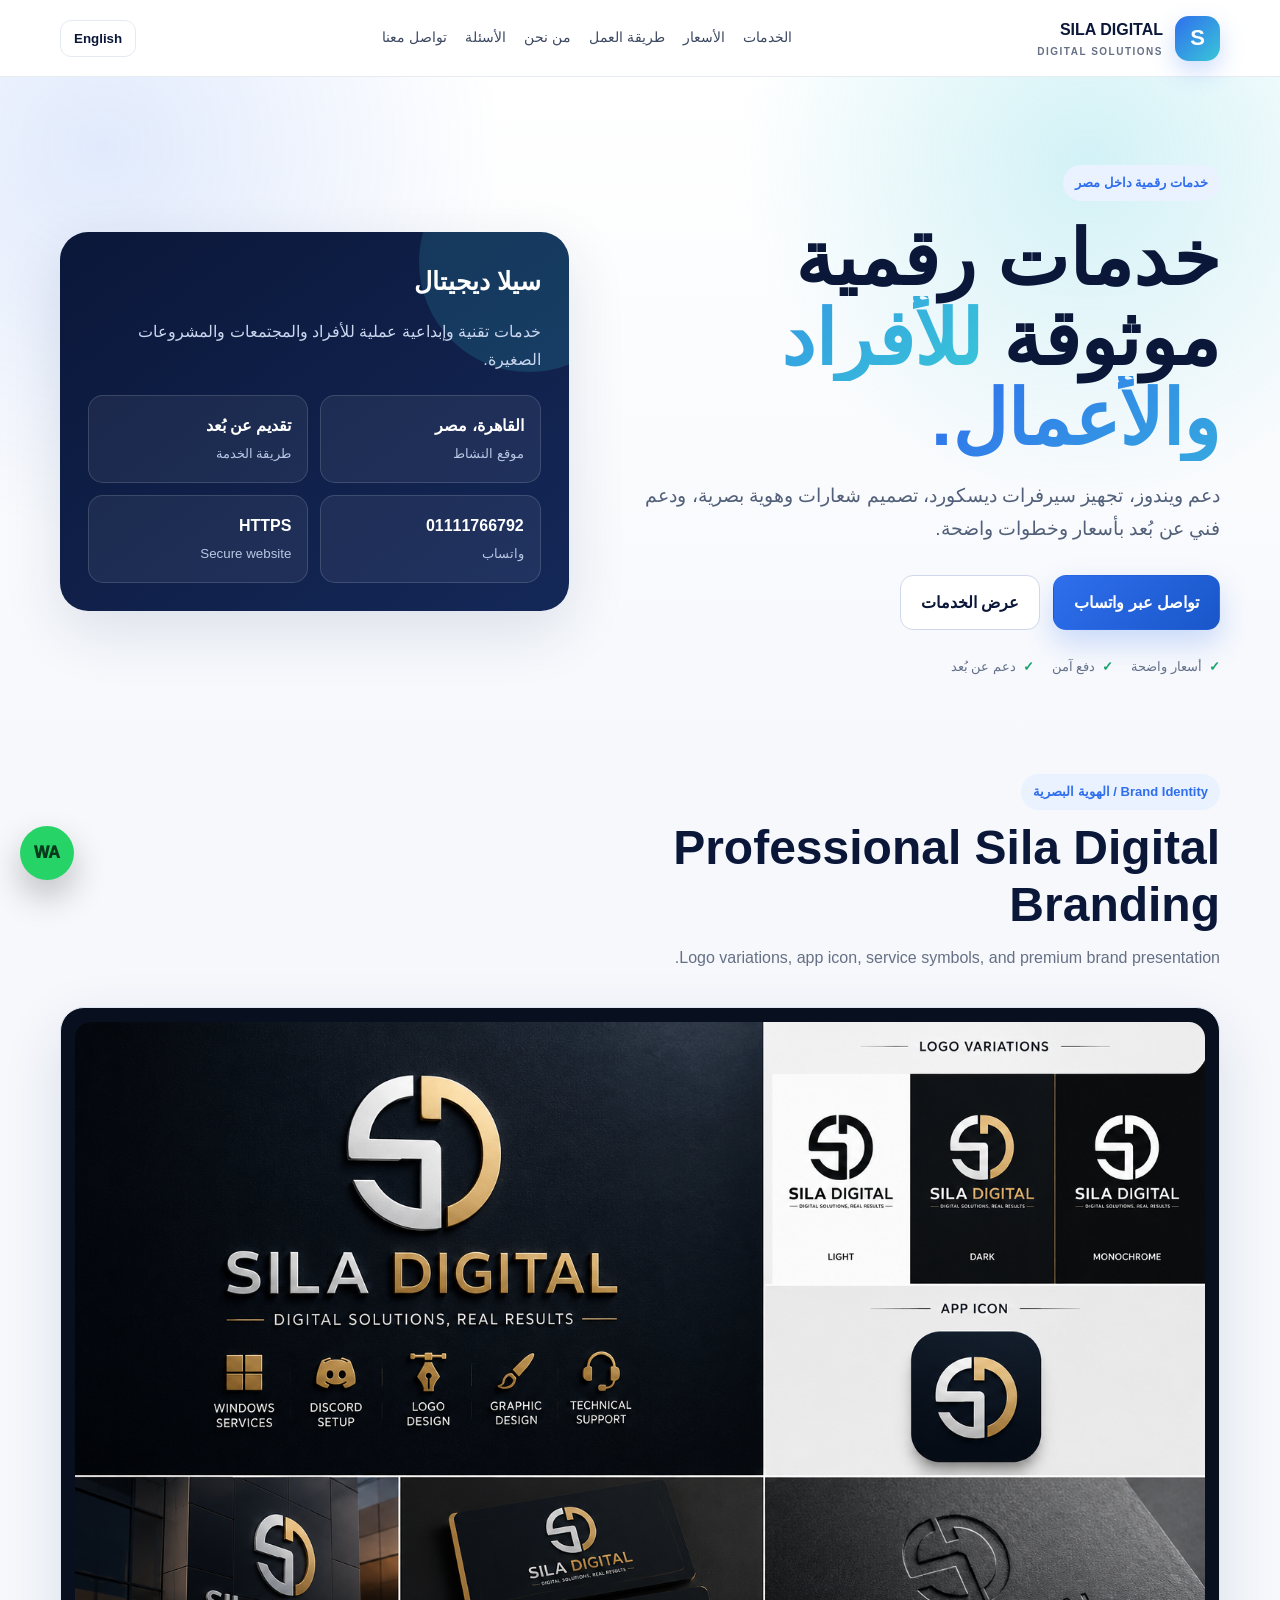
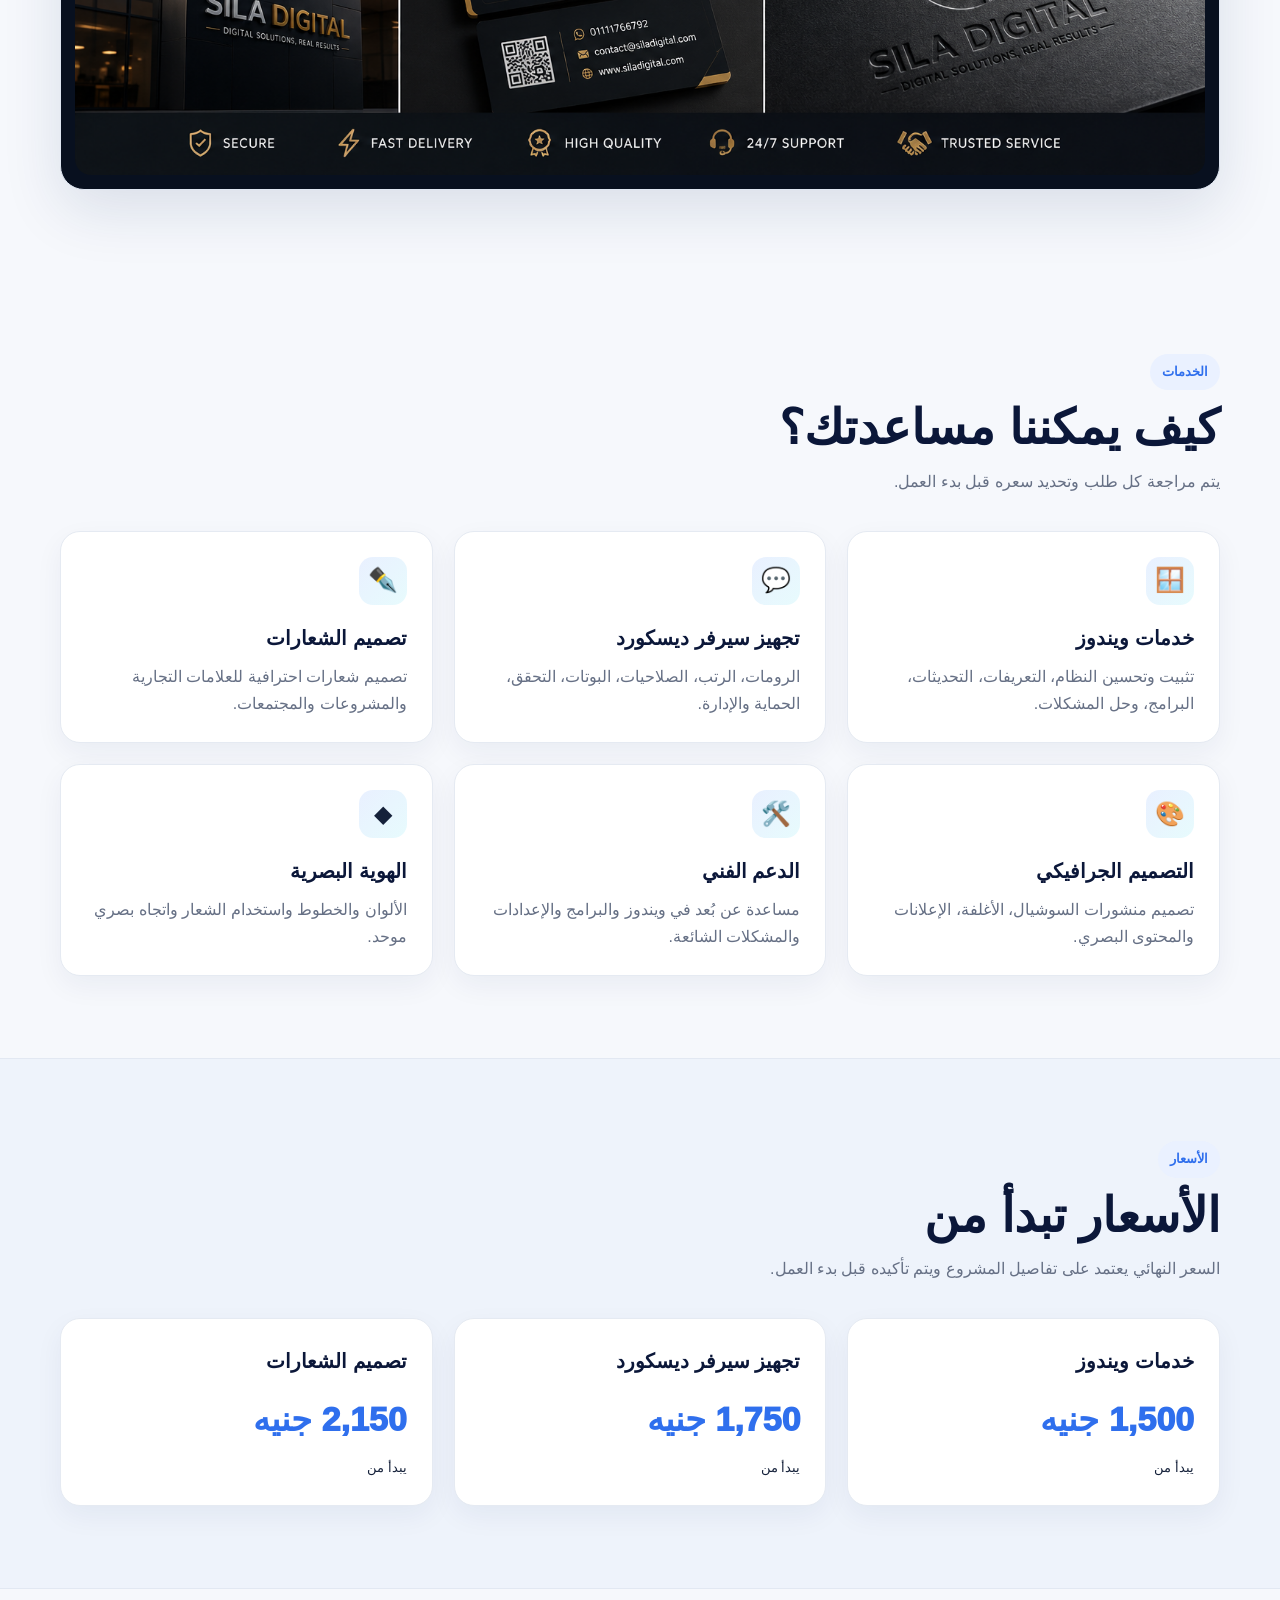
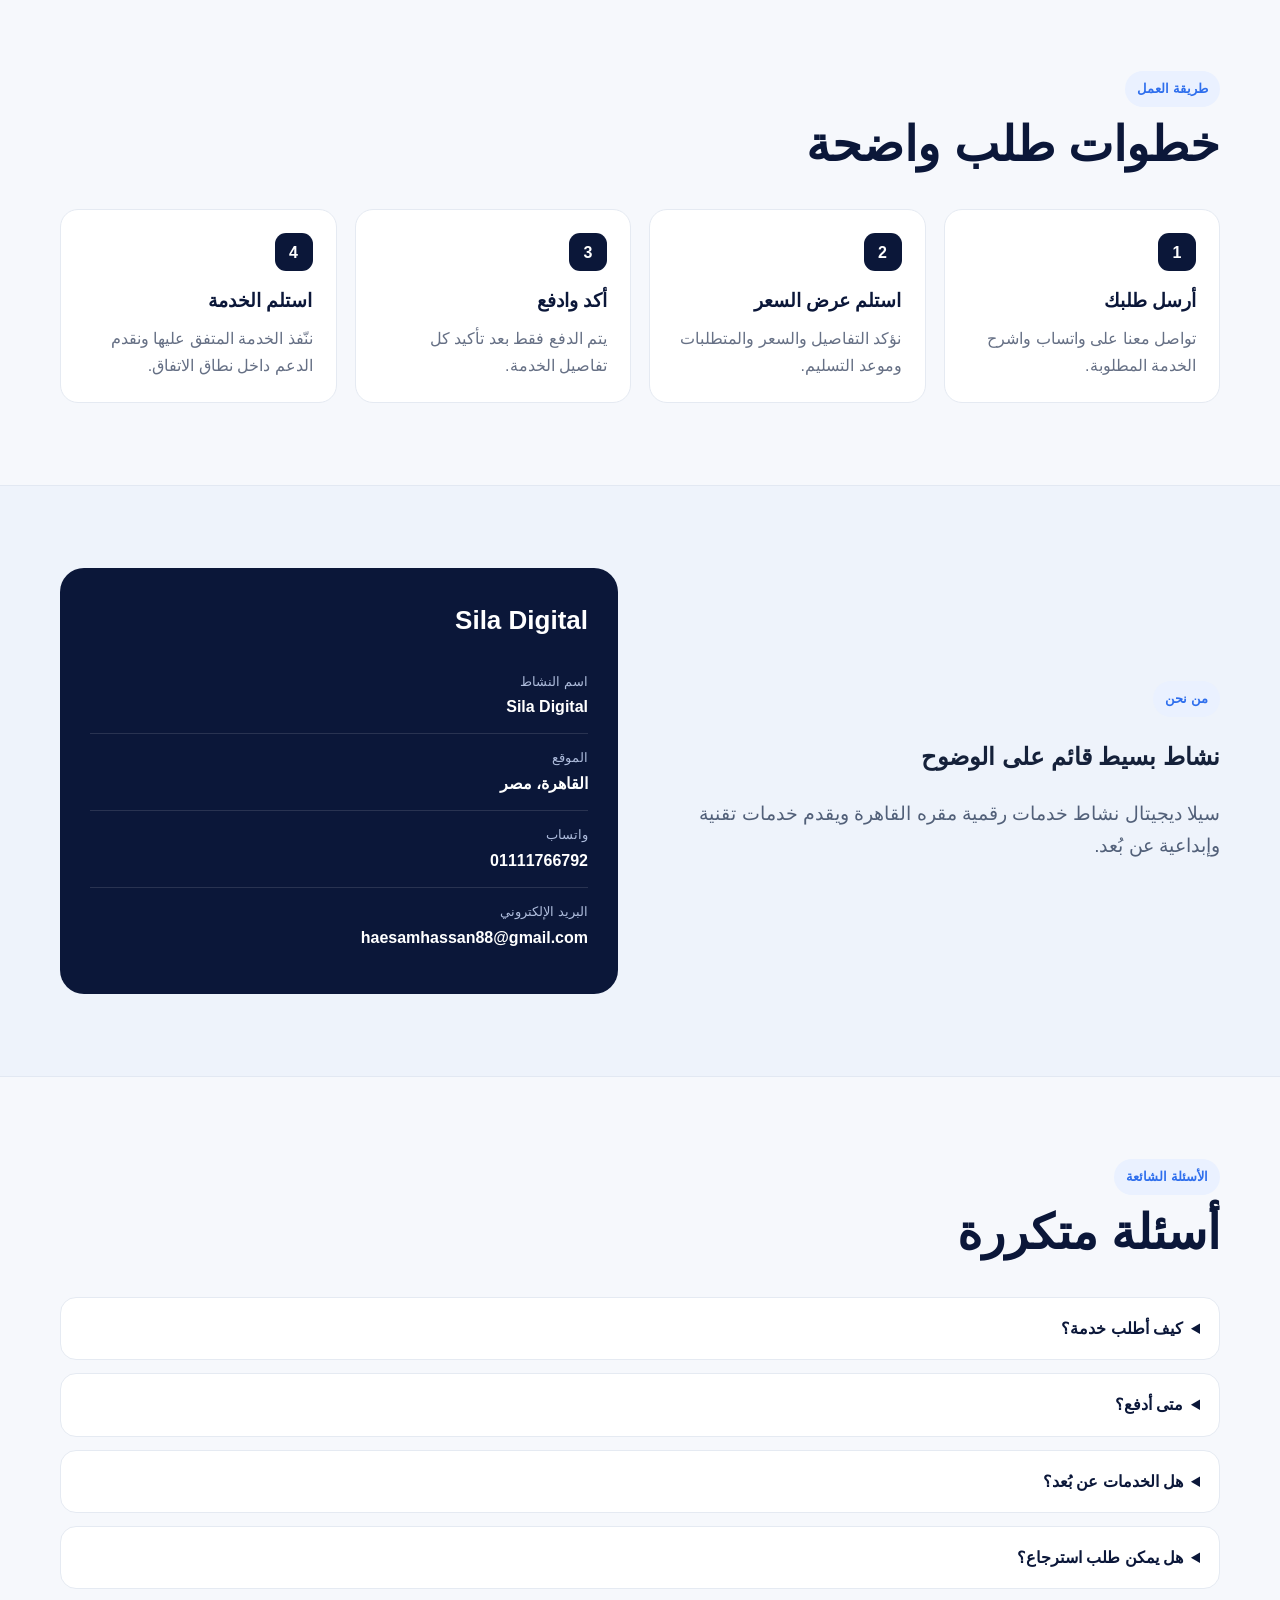
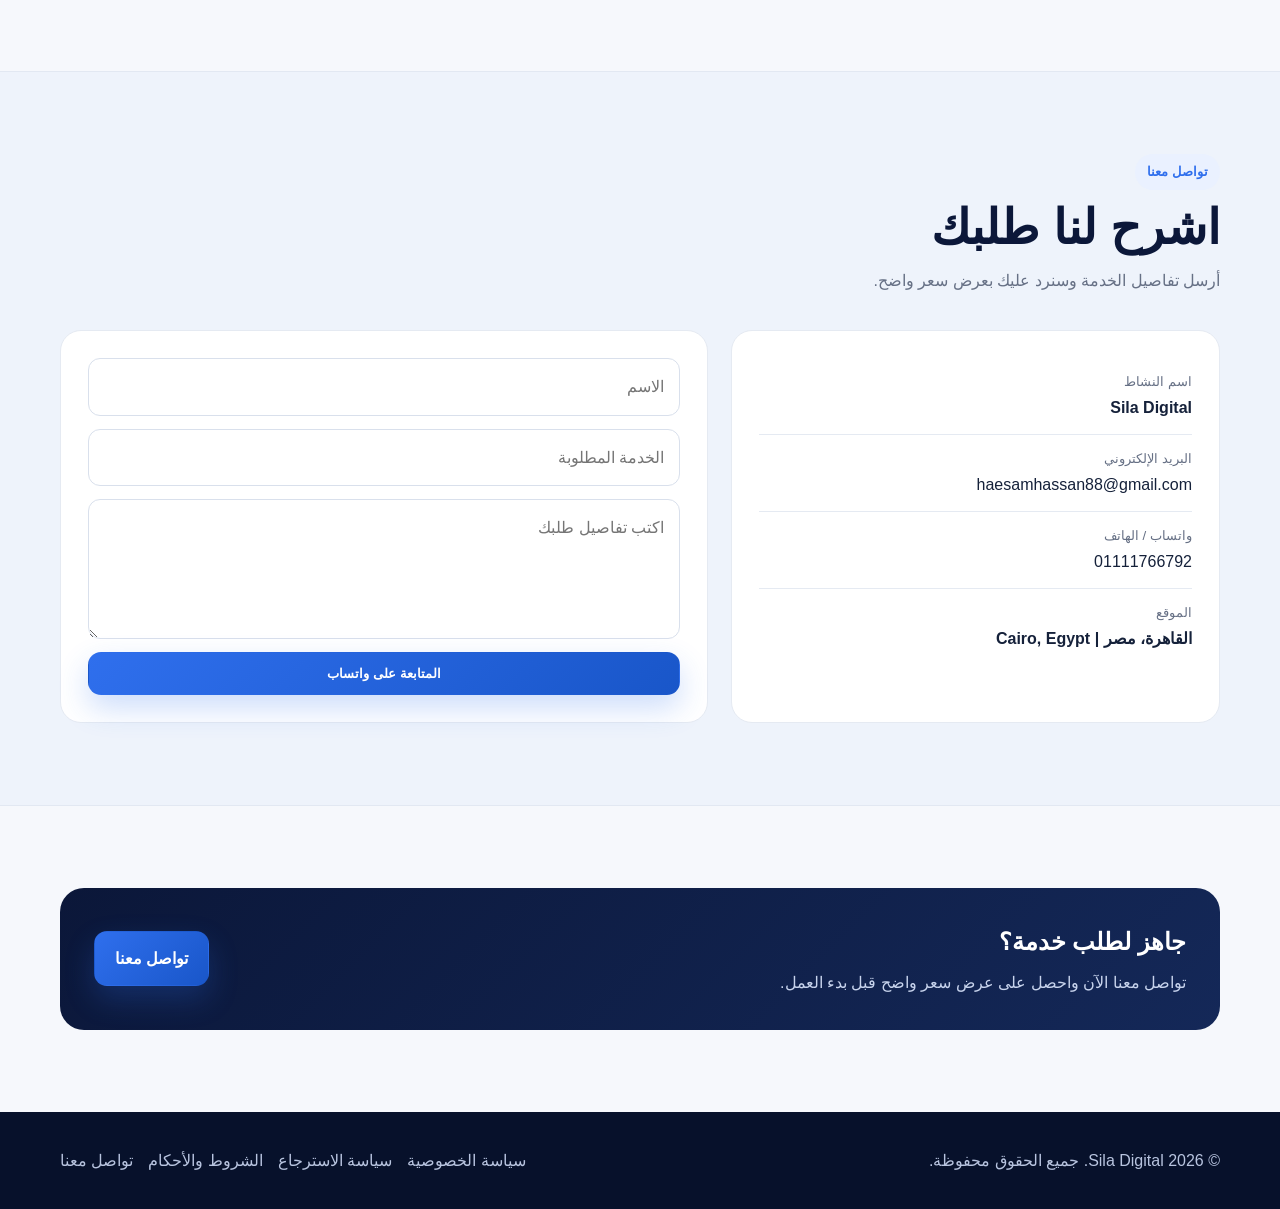
==== commit 7c12284a: "Add files via upload" ====
--- a/index.html
+++ b/index.html
@@ -48,6 +48,20 @@
 </div>
 </div>
 </div></section>
+
+
+<section id="branding-showcase" style="padding-top:20px">
+  <div class="container">
+    <div class="section-head">
+      <span class="eyebrow">Brand Identity / الهوية البصرية</span>
+      <h2>Professional Sila Digital Branding</h2>
+      <p>Logo variations, app icon, service symbols, and premium brand presentation.</p>
+    </div>
+    <div class="branding-board">
+      <img src="images/sila-branding-board.png" alt="Sila Digital professional branding presentation">
+    </div>
+  </div>
+</section>
 
 <section id="services"><div class="container">
 <div class="section-head"><span class="eyebrow" data-i18n="services_badge">الخدمات</span><h2 data-i18n="services_title">كيف يمكننا مساعدتك؟</h2><p data-i18n="services_text">يتم مراجعة كل طلب وتحديد سعره قبل بدء العمل.</p></div>
--- a/style.css
+++ b/style.css
@@ -145,3 +145,17 @@
  .hero{padding-top:52px}.cta{flex-direction:column;align-items:flex-start}
  .brand small{display:none}.lang-btn{padding:9px 10px}
 }
+
+.branding-board{
+  background:#08101f;
+  border-radius:24px;
+  padding:14px;
+  box-shadow:var(--shadow);
+  border:1px solid #dfe6f2;
+  overflow:hidden;
+}
+.branding-board img{
+  display:block;
+  width:100%;
+  border-radius:16px;
+}
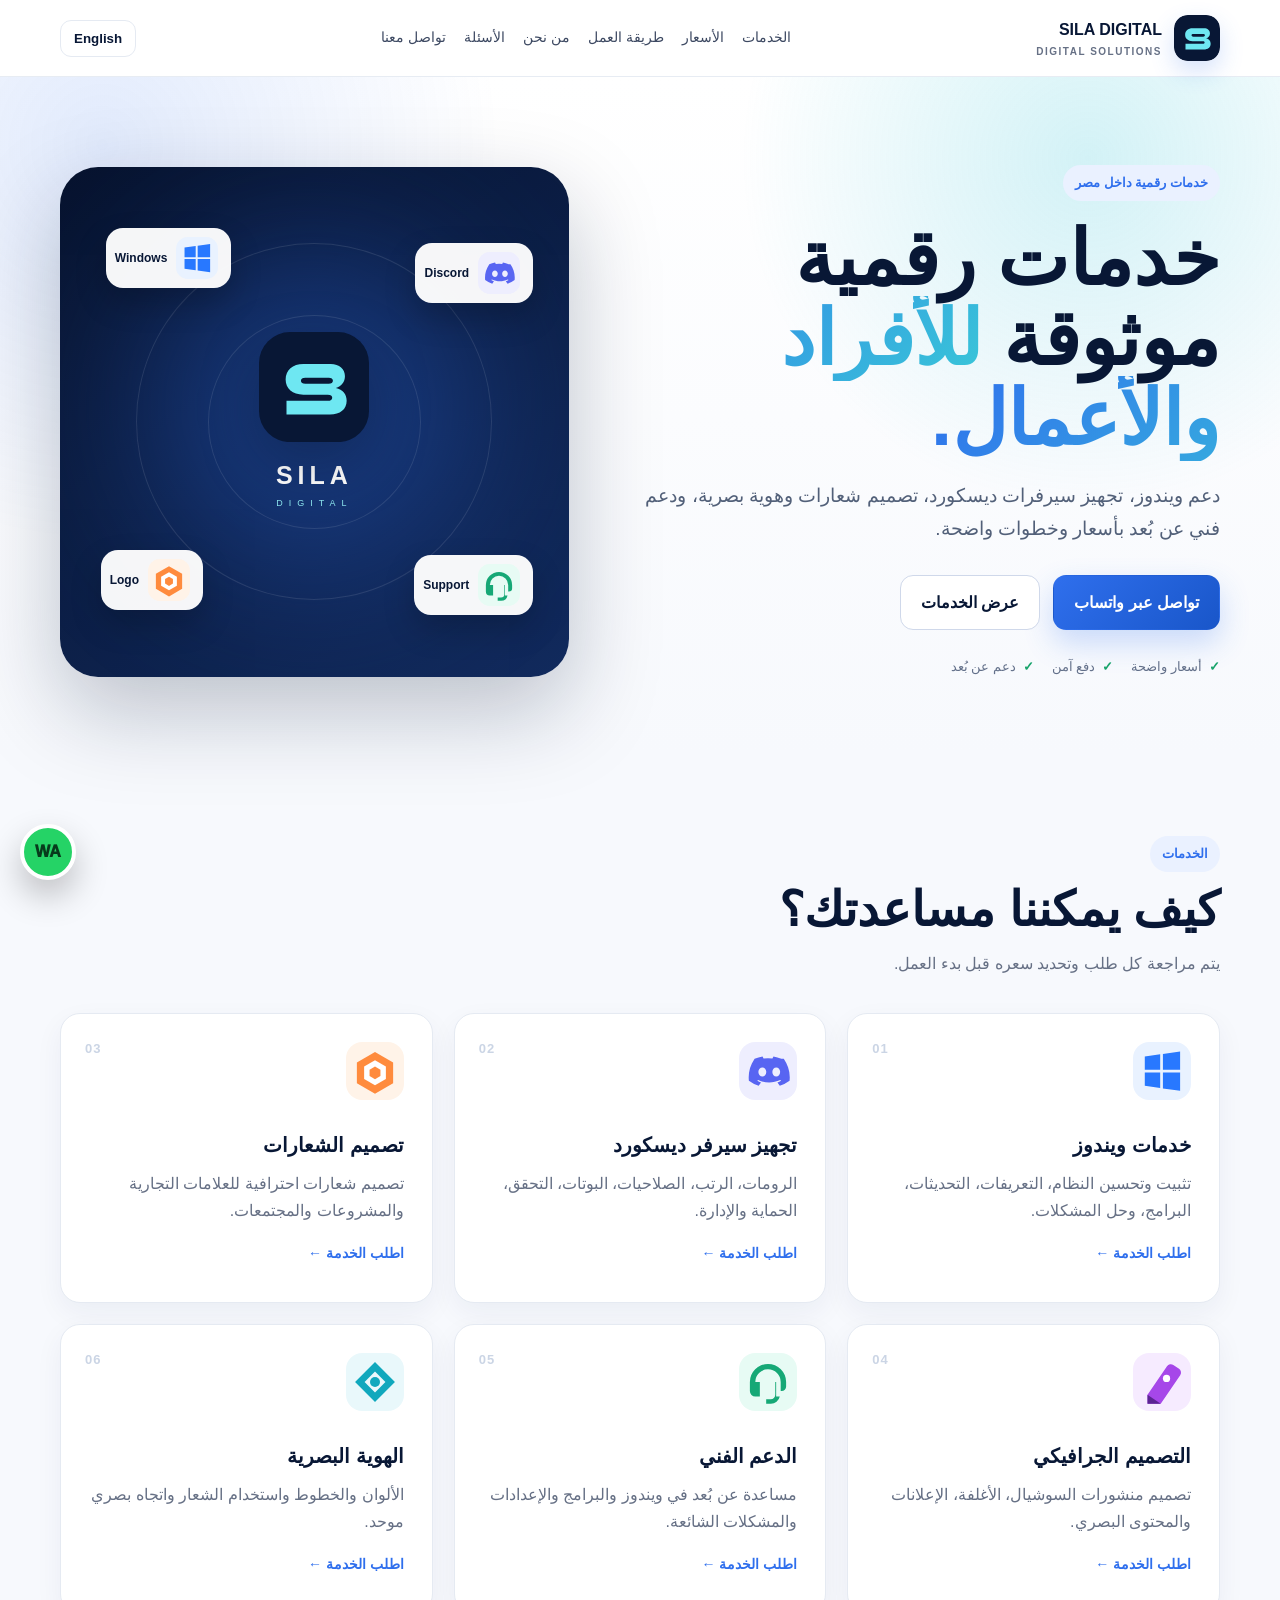
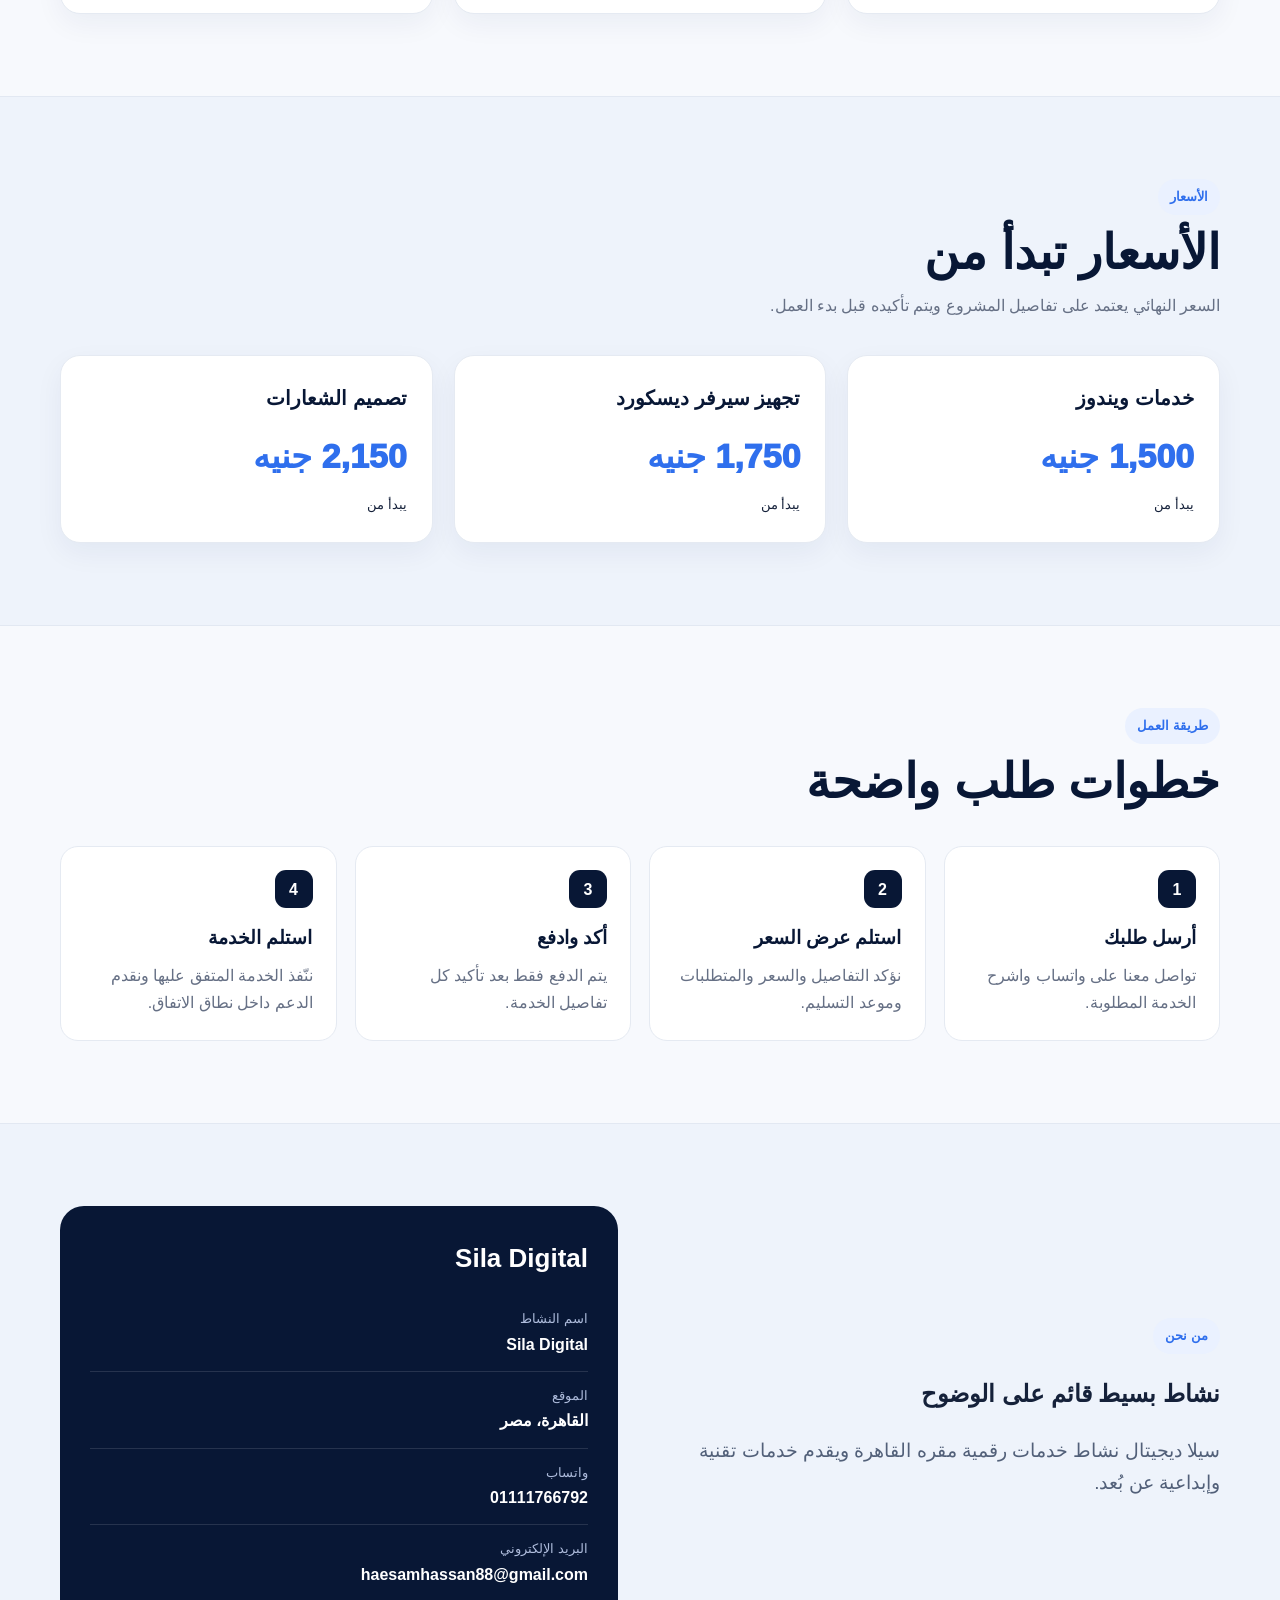
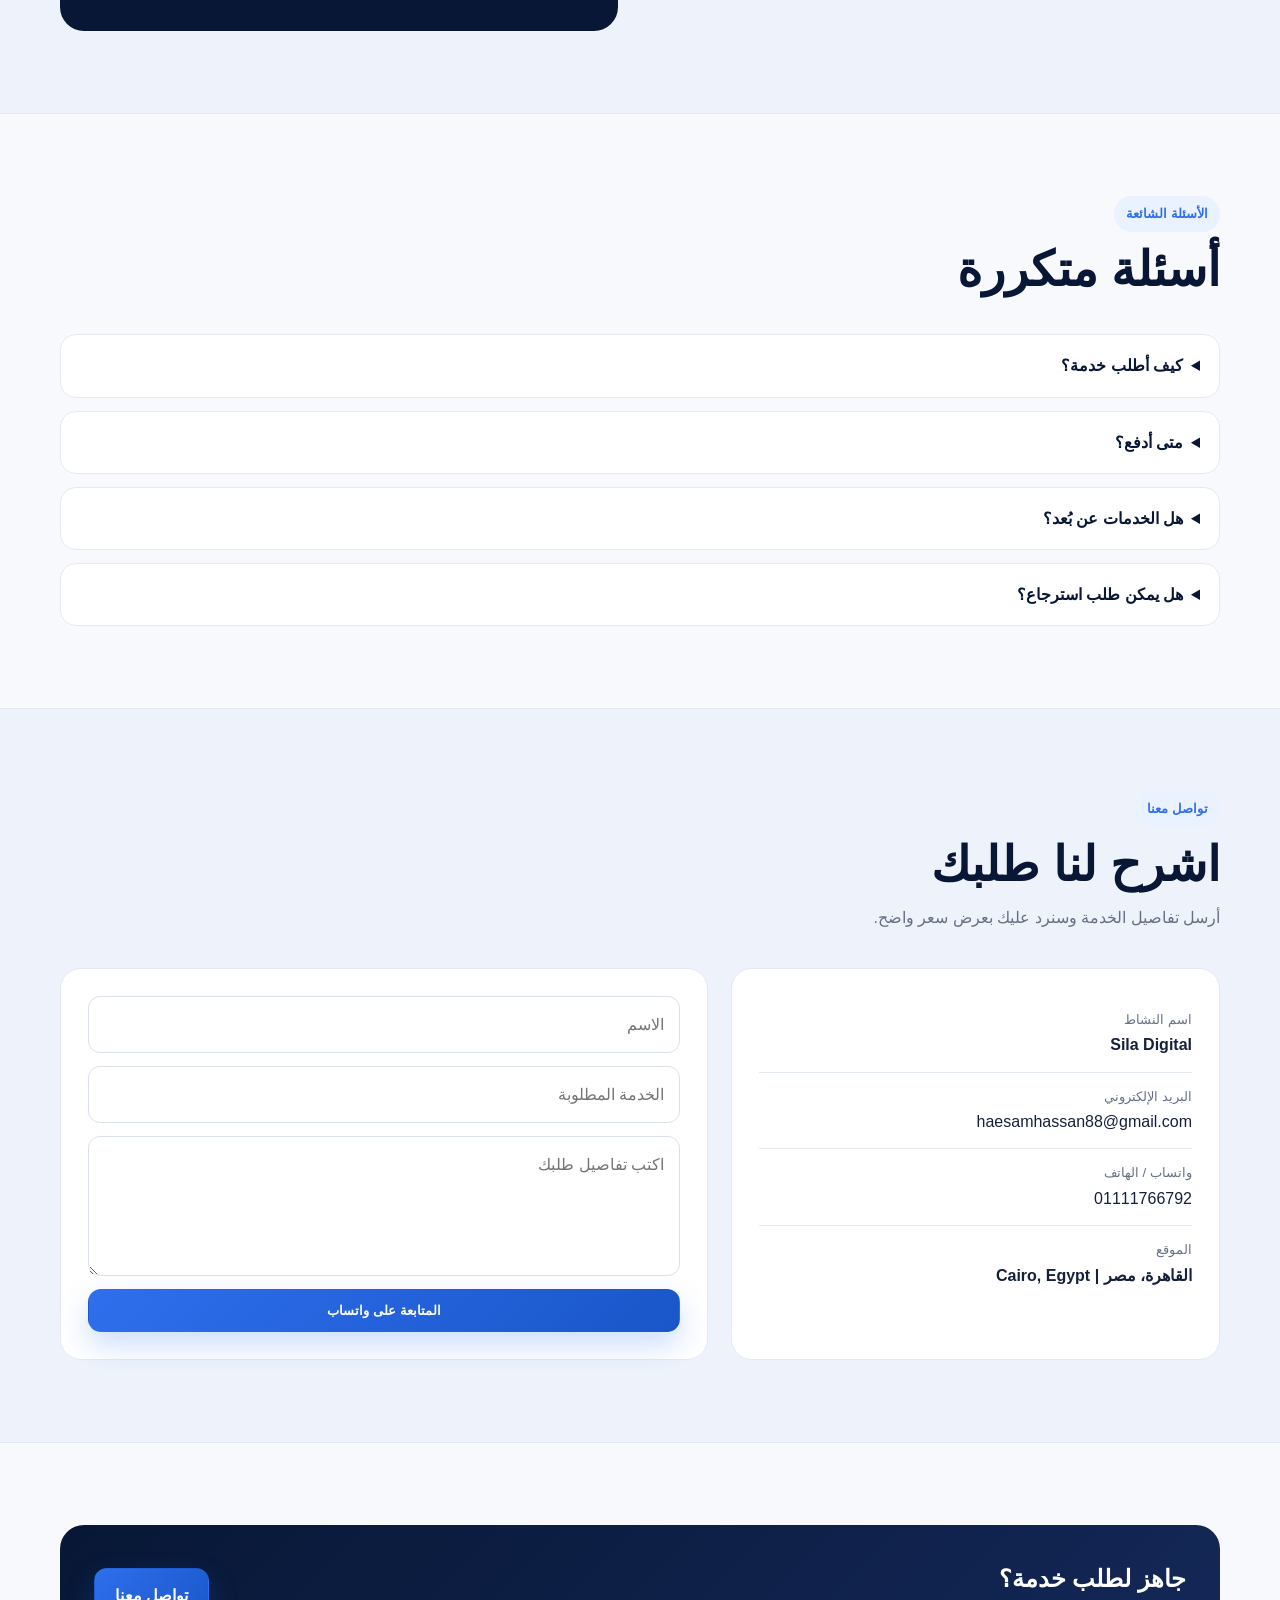
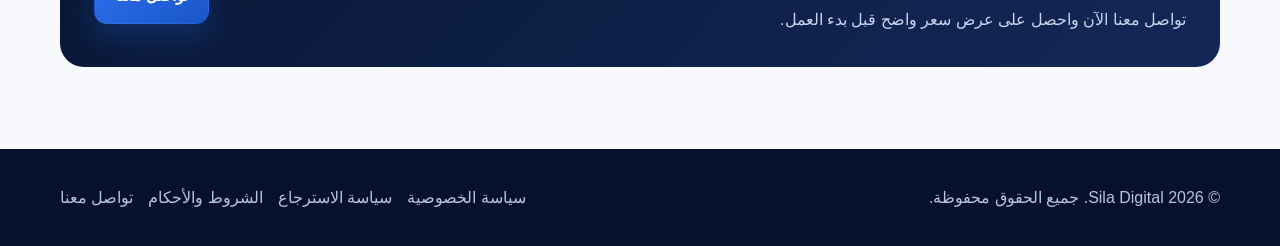
==== commit e730f04a: "Add files via upload" ====
--- a/index.html
+++ b/index.html
@@ -2,12 +2,12 @@
 <html lang="ar"><head>
 <meta charset="utf-8"><meta name="viewport" content="width=device-width,initial-scale=1">
 <meta name="description" content="Sila Digital digital services in Cairo, Egypt. Windows support, Discord setup, logo design and remote technical support.">
-<title>Sila Digital | Digital Services</title><link rel="stylesheet" href="style.css">
+<title>Sila Digital | Digital Services</title><link rel="icon" href="assets/logo-mark.svg"><link rel="stylesheet" href="style.css">
 </head><body dir="rtl">
 <header>
   <div class="container nav">
     <a class="brand" href="index.html">
-      <span class="brand-mark">S</span>
+      <img class="brand-mark" src="assets/logo-mark.svg" alt="Sila Digital logo">
       <span>SILA DIGITAL<small>DIGITAL SOLUTIONS</small></span>
     </a>
     <nav class="nav-links">
@@ -37,41 +37,26 @@
 </div>
 <div class="trust"><span data-i18n="trust1">أسعار واضحة</span><span data-i18n="trust2">دفع آمن</span><span data-i18n="trust3">دعم عن بُعد</span></div>
 </div>
-<div class="hero-card">
-<h3 data-i18n="card_title">سيلا ديجيتال</h3>
-<p data-i18n="card_text">خدمات تقنية وإبداعية عملية للأفراد والمجتمعات والمشروعات الصغيرة.</p>
-<div class="quick-grid">
-<div class="quick"><b data-i18n="location">القاهرة، مصر</b><small data-i18n="location_small">موقع النشاط</small></div>
-<div class="quick"><b data-i18n="delivery">تقديم عن بُعد</b><small data-i18n="delivery_small">طريقة الخدمة</small></div>
-<div class="quick"><b data-i18n="phone">01111766792</b><small data-i18n="phone_small">واتساب</small></div>
-<div class="quick"><b>HTTPS</b><small>Secure website</small></div>
-</div>
+<div class="hero-visual" aria-label="Sila Digital services">
+  <div class="visual-glow"></div>
+  <div class="hero-logo"><img src="assets/logo-mark.svg" alt=""><b>SILA</b><small>DIGITAL</small></div>
+  <div class="orbit-item oi-1"><img src="assets/service-windows.svg" alt=""><span>Windows</span></div>
+  <div class="orbit-item oi-2"><img src="assets/service-discord.svg" alt=""><span>Discord</span></div>
+  <div class="orbit-item oi-3"><img src="assets/service-logo.svg" alt=""><span>Logo</span></div>
+  <div class="orbit-item oi-4"><img src="assets/service-support.svg" alt=""><span>Support</span></div>
 </div>
 </div></section>
 
 
-<section id="branding-showcase" style="padding-top:20px">
-  <div class="container">
-    <div class="section-head">
-      <span class="eyebrow">Brand Identity / الهوية البصرية</span>
-      <h2>Professional Sila Digital Branding</h2>
-      <p>Logo variations, app icon, service symbols, and premium brand presentation.</p>
-    </div>
-    <div class="branding-board">
-      <img src="images/sila-branding-board.png" alt="Sila Digital professional branding presentation">
-    </div>
-  </div>
-</section>
-
 <section id="services"><div class="container">
 <div class="section-head"><span class="eyebrow" data-i18n="services_badge">الخدمات</span><h2 data-i18n="services_title">كيف يمكننا مساعدتك؟</h2><p data-i18n="services_text">يتم مراجعة كل طلب وتحديد سعره قبل بدء العمل.</p></div>
 <div class="grid-3">
-<article class="card"><div class="icon">🪟</div><h3 data-i18n="s1">خدمات ويندوز</h3><p data-i18n="s1d">تثبيت وتحسين النظام، التعريفات، التحديثات، البرامج، وحل المشكلات.</p></article>
-<article class="card"><div class="icon">💬</div><h3 data-i18n="s2">تجهيز سيرفر ديسكورد</h3><p data-i18n="s2d">الرومات، الرتب، الصلاحيات، البوتات، التحقق، الحماية والإدارة.</p></article>
-<article class="card"><div class="icon">✒️</div><h3 data-i18n="s3">تصميم الشعارات</h3><p data-i18n="s3d">تصميم شعارات احترافية للعلامات التجارية والمشروعات والمجتمعات.</p></article>
-<article class="card"><div class="icon">🎨</div><h3 data-i18n="s4">التصميم الجرافيكي</h3><p data-i18n="s4d">تصميم منشورات السوشيال، الأغلفة، الإعلانات والمحتوى البصري.</p></article>
-<article class="card"><div class="icon">🛠️</div><h3 data-i18n="s5">الدعم الفني</h3><p data-i18n="s5d">مساعدة عن بُعد في ويندوز والبرامج والإعدادات والمشكلات الشائعة.</p></article>
-<article class="card"><div class="icon">◆</div><h3 data-i18n="s6">الهوية البصرية</h3><p data-i18n="s6d">الألوان والخطوط واستخدام الشعار واتجاه بصري موحد.</p></article>
+<article class="card service-card"><img class="service-icon" src="assets/service-windows.svg" alt=""><span class="service-no">01</span><h3 data-i18n="s1">خدمات ويندوز</h3><p data-i18n="s1d">تثبيت وتحسين النظام، التعريفات، التحديثات، البرامج، وحل المشكلات.</p><a href="#contact" data-i18n="order_now">اطلب الخدمة ←</a></article>
+<article class="card service-card"><img class="service-icon" src="assets/service-discord.svg" alt=""><span class="service-no">02</span><h3 data-i18n="s2">تجهيز سيرفر ديسكورد</h3><p data-i18n="s2d">الرومات، الرتب، الصلاحيات، البوتات، التحقق، الحماية والإدارة.</p><a href="#contact" data-i18n="order_now">اطلب الخدمة ←</a></article>
+<article class="card service-card"><img class="service-icon" src="assets/service-logo.svg" alt=""><span class="service-no">03</span><h3 data-i18n="s3">تصميم الشعارات</h3><p data-i18n="s3d">تصميم شعارات احترافية للعلامات التجارية والمشروعات والمجتمعات.</p><a href="#contact" data-i18n="order_now">اطلب الخدمة ←</a></article>
+<article class="card service-card"><img class="service-icon" src="assets/service-graphic.svg" alt=""><span class="service-no">04</span><h3 data-i18n="s4">التصميم الجرافيكي</h3><p data-i18n="s4d">تصميم منشورات السوشيال، الأغلفة، الإعلانات والمحتوى البصري.</p><a href="#contact" data-i18n="order_now">اطلب الخدمة ←</a></article>
+<article class="card service-card"><img class="service-icon" src="assets/service-support.svg" alt=""><span class="service-no">05</span><h3 data-i18n="s5">الدعم الفني</h3><p data-i18n="s5d">مساعدة عن بُعد في ويندوز والبرامج والإعدادات والمشكلات الشائعة.</p><a href="#contact" data-i18n="order_now">اطلب الخدمة ←</a></article>
+<article class="card service-card"><img class="service-icon" src="assets/service-brand.svg" alt=""><span class="service-no">06</span><h3 data-i18n="s6">الهوية البصرية</h3><p data-i18n="s6d">الألوان والخطوط واستخدام الشعار واتجاه بصري موحد.</p><a href="#contact" data-i18n="order_now">اطلب الخدمة ←</a></article>
 </div></div></section>
 
 <section id="pricing" class="alt"><div class="container">
@@ -144,4 +129,4 @@
 </footer>
 <a class="floating-wa" href="https://wa.me/201111766792" target="_blank" rel="noopener" aria-label="WhatsApp">WA</a>
 <script src="script.js"></script>
-</body></html>+</body></html>
--- a/style.css
+++ b/style.css
@@ -1,8 +1,8 @@
 
 :root{
-  --bg:#f6f8fc;
+  --bg:#f7f9fd;
   --surface:#ffffff;
-  --navy:#0b1739;
+  --navy:#081735;
   --navy2:#142858;
   --blue:#2f6fed;
   --cyan:#39c6d8;
@@ -13,7 +13,7 @@
 }
 *{box-sizing:border-box}
 html{scroll-behavior:smooth}
-body{margin:0;font-family:Inter,"Segoe UI",Tahoma,Arial,sans-serif;background:var(--bg);color:var(--text);line-height:1.7}
+body{margin:0;font-family:Inter,"Segoe UI",Tahoma,Arial,sans-serif;background:var(--bg);color:var(--text);line-height:1.7;overflow-x:hidden}
 body[dir="rtl"]{font-family:Tahoma,"Segoe UI",Arial,sans-serif}
 a{text-decoration:none;color:inherit}
 img{max-width:100%}
@@ -25,11 +25,7 @@
 }
 .nav{min-height:76px;display:flex;align-items:center;justify-content:space-between;gap:22px}
 .brand{display:flex;align-items:center;gap:12px;font-weight:900;color:var(--navy)}
-.brand-mark{
-  width:45px;height:45px;border-radius:14px;display:grid;place-items:center;
-  background:linear-gradient(135deg,var(--blue),var(--cyan));color:#fff;
-  box-shadow:0 10px 24px rgba(47,111,237,.24);font-size:22px
-}
+.brand-mark{width:46px;height:46px;border-radius:14px;display:block;box-shadow:0 10px 24px rgba(47,111,237,.2)}
 .brand small{display:block;color:var(--muted);font-size:10px;letter-spacing:1.5px;font-weight:700}
 .nav-links{display:flex;align-items:center;gap:18px;font-size:14px;color:#3d4962}
 .nav-links a:hover{color:var(--blue)}
@@ -63,17 +59,13 @@
 .actions{display:flex;gap:13px;flex-wrap:wrap;margin-top:30px}
 .trust{display:flex;gap:18px;flex-wrap:wrap;margin-top:26px;color:#63708a;font-size:13px}
 .trust span:before{content:"✓";color:#16a36a;font-weight:900;margin-inline-end:7px}
-.hero-card{
-  background:linear-gradient(145deg,var(--navy),var(--navy2));color:#fff;
-  border-radius:28px;padding:28px;box-shadow:var(--shadow);position:relative;overflow:hidden
-}
-.hero-card:after{content:"";position:absolute;width:220px;height:220px;border-radius:50%;background:rgba(57,198,216,.16);right:-70px;top:-80px}
-.hero-card h3{font-size:25px;margin:0 0 8px;position:relative;z-index:1}
-.hero-card p{color:#cad5ee;position:relative;z-index:1}
-.quick-grid{display:grid;grid-template-columns:1fr 1fr;gap:12px;margin-top:22px;position:relative;z-index:1}
-.quick{padding:16px;border:1px solid rgba(255,255,255,.14);background:rgba(255,255,255,.06);border-radius:15px}
-.quick b{display:block;color:#fff}
-.quick small{color:#b9c6e4}
+.hero-visual{height:510px;position:relative;border-radius:38px;background:linear-gradient(145deg,#07132e,#112a5d);box-shadow:0 34px 90px rgba(8,23,53,.25);overflow:hidden;isolation:isolate}
+.hero-visual:before,.hero-visual:after{content:"";position:absolute;border:1px solid rgba(255,255,255,.1);border-radius:50%;inset:15%}
+.hero-visual:after{inset:29%}
+.visual-glow{position:absolute;width:300px;height:300px;border-radius:50%;background:#2f6fed;filter:blur(90px);opacity:.42;left:20%;top:18%;z-index:-1}
+.hero-logo{position:absolute;inset:50% auto auto 50%;transform:translate(-50%,-50%);display:grid;place-items:center;color:#fff;letter-spacing:5px}
+.hero-logo img{width:110px;filter:drop-shadow(0 20px 28px rgba(0,0,0,.25));margin-bottom:12px}.hero-logo b{font-size:25px}.hero-logo small{font-size:9px;color:#8fe9f1;letter-spacing:6px}
+.orbit-item{position:absolute;background:rgba(255,255,255,.96);padding:9px 13px 9px 9px;border-radius:17px;display:flex;align-items:center;gap:9px;box-shadow:0 14px 32px rgba(0,0,0,.2);font-size:12px;font-weight:900;color:var(--navy);animation:float 5s ease-in-out infinite}.orbit-item img{width:42px;height:42px}.oi-1{top:12%;left:9%}.oi-2{top:15%;right:7%;animation-delay:-1.2s}.oi-3{bottom:13%;left:8%;animation-delay:-2.4s}.oi-4{bottom:12%;right:7%;animation-delay:-3.4s}@keyframes float{50%{transform:translateY(-8px)}}
 section{padding:82px 0}
 .section-head{max-width:750px;margin-bottom:36px}
 .section-head h2{font-size:clamp(31px,4vw,48px);line-height:1.17;margin:10px 0 11px;color:var(--navy)}
@@ -84,10 +76,7 @@
   padding:25px;box-shadow:0 10px 28px rgba(18,42,90,.055);transition:.2s
 }
 .card:hover{transform:translateY(-4px);box-shadow:var(--shadow);border-color:#cedaf1}
-.icon{
-  width:48px;height:48px;display:grid;place-items:center;border-radius:14px;
-  background:linear-gradient(135deg,#e9f0ff,#e7fbfd);font-size:24px;margin-bottom:16px
-}
+.service-card{position:relative;min-height:290px;padding:28px;overflow:hidden}.service-card:before{content:"";position:absolute;height:3px;left:0;right:100%;top:0;background:linear-gradient(90deg,var(--blue),var(--cyan));transition:.35s}.service-card:hover:before{right:0}.service-icon{width:58px;height:58px;margin-bottom:20px}.service-no{position:absolute;top:24px;inset-inline-end:24px;color:#cbd5e5;font-weight:900;font-size:13px;letter-spacing:1px}.service-card a{display:inline-block;margin-top:18px;color:var(--blue);font-weight:850;font-size:14px}
 .card h3{font-size:20px;margin:0 0 8px;color:var(--navy)}
 .card p{margin:0;color:var(--muted)}
 .alt{background:#eef3fb;border-top:1px solid #e2e8f2;border-bottom:1px solid #e2e8f2}
@@ -131,31 +120,17 @@
 .legal h2{color:var(--navy);margin-top:30px}
 .legal p,.legal li{color:#4f5e78}
 .notice{background:#edf3ff;border:1px solid #d6e2fb;border-radius:14px;padding:15px}
-.floating-wa{position:fixed;right:20px;bottom:20px;z-index:120;width:54px;height:54px;border-radius:50%;display:grid;place-items:center;background:#25d366;color:#073b1c;font-weight:950;box-shadow:0 16px 34px rgba(0,0,0,.24)}
+.floating-wa{position:fixed;right:20px;bottom:20px;z-index:120;width:56px;height:56px;border-radius:50%;display:grid;place-items:center;background:#25d366;color:#073b1c;font-weight:950;box-shadow:0 16px 34px rgba(0,0,0,.24);border:4px solid #fff}
 body[dir="rtl"] .floating-wa{right:auto;left:20px}
 [hidden]{display:none!important}
 @media(max-width:930px){
  .nav-links{display:none;position:absolute;top:76px;left:4%;right:4%;background:#fff;border:1px solid var(--line);padding:18px;border-radius:16px;flex-direction:column;align-items:flex-start;box-shadow:var(--shadow)}
  .nav-links.open{display:flex}.menu-btn{display:block}
- .hero-grid,.about-grid,.contact-grid{grid-template-columns:1fr}
+ .hero-grid,.about-grid,.contact-grid{grid-template-columns:1fr}.hero-visual{height:450px;max-width:620px;width:100%;margin:auto}
  .grid-3{grid-template-columns:1fr 1fr}.process{grid-template-columns:1fr 1fr}
 }
 @media(max-width:620px){
  .grid-3,.process,.quick-grid{grid-template-columns:1fr}
  .hero{padding-top:52px}.cta{flex-direction:column;align-items:flex-start}
- .brand small{display:none}.lang-btn{padding:9px 10px}
+ .brand small{display:none}.lang-btn{padding:9px 10px}.hero-visual{height:390px}.orbit-item span{display:none}.orbit-item{padding:7px}.orbit-item img{width:38px;height:38px}h1{font-size:42px}
 }
-
-.branding-board{
-  background:#08101f;
-  border-radius:24px;
-  padding:14px;
-  box-shadow:var(--shadow);
-  border:1px solid #dfe6f2;
-  overflow:hidden;
-}
-.branding-board img{
-  display:block;
-  width:100%;
-  border-radius:16px;
-}
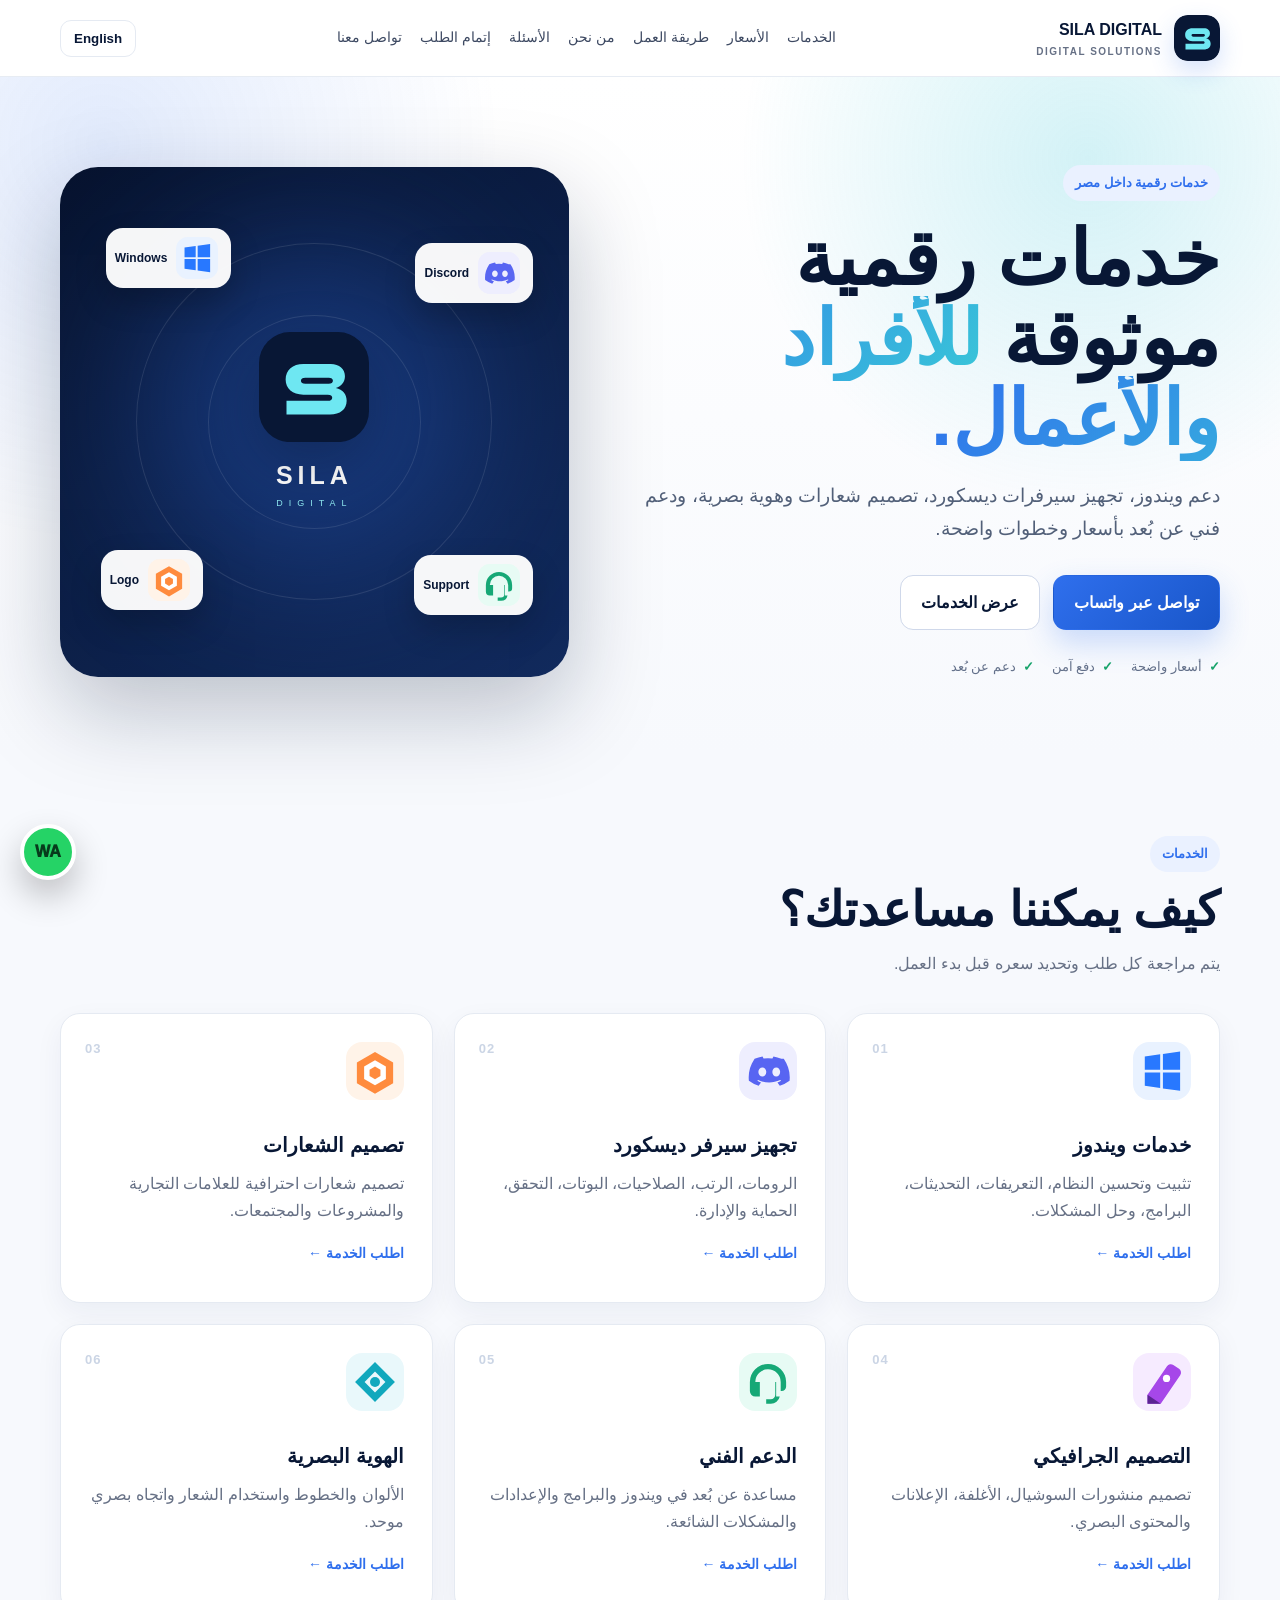
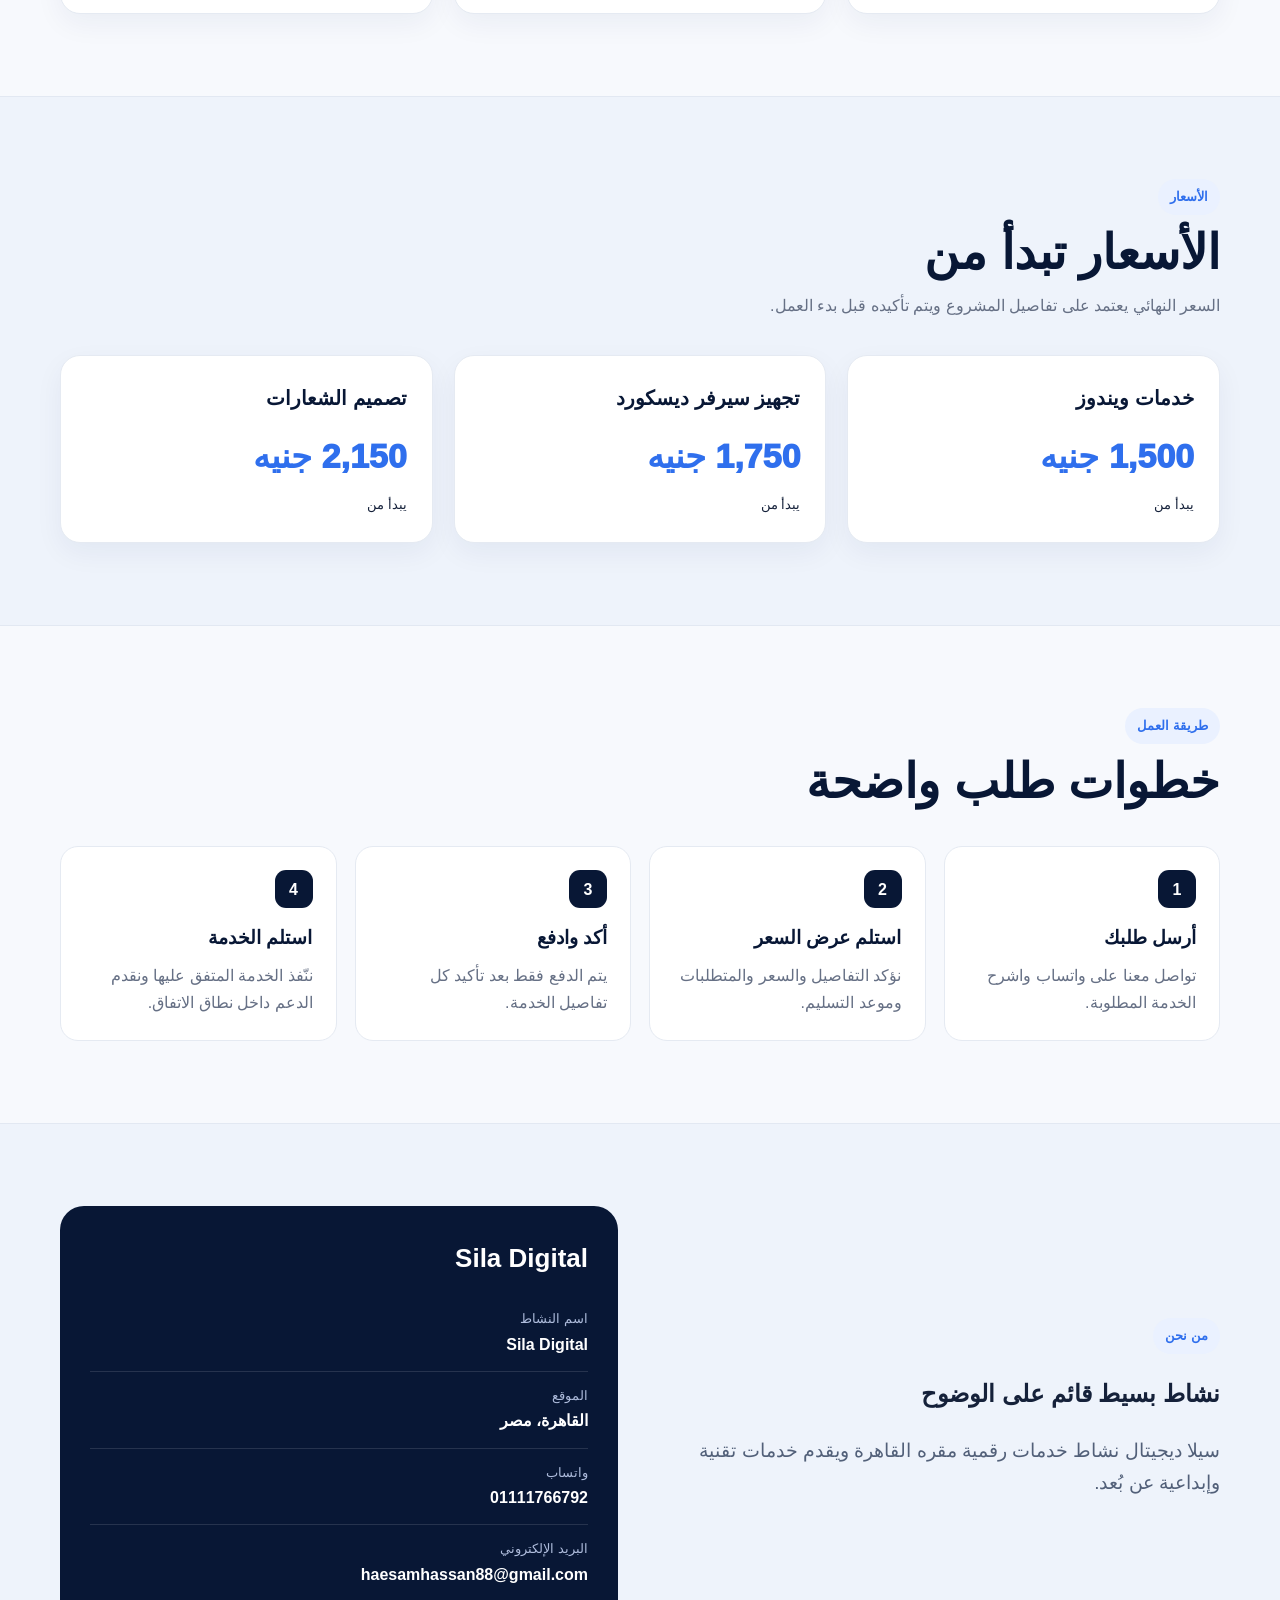
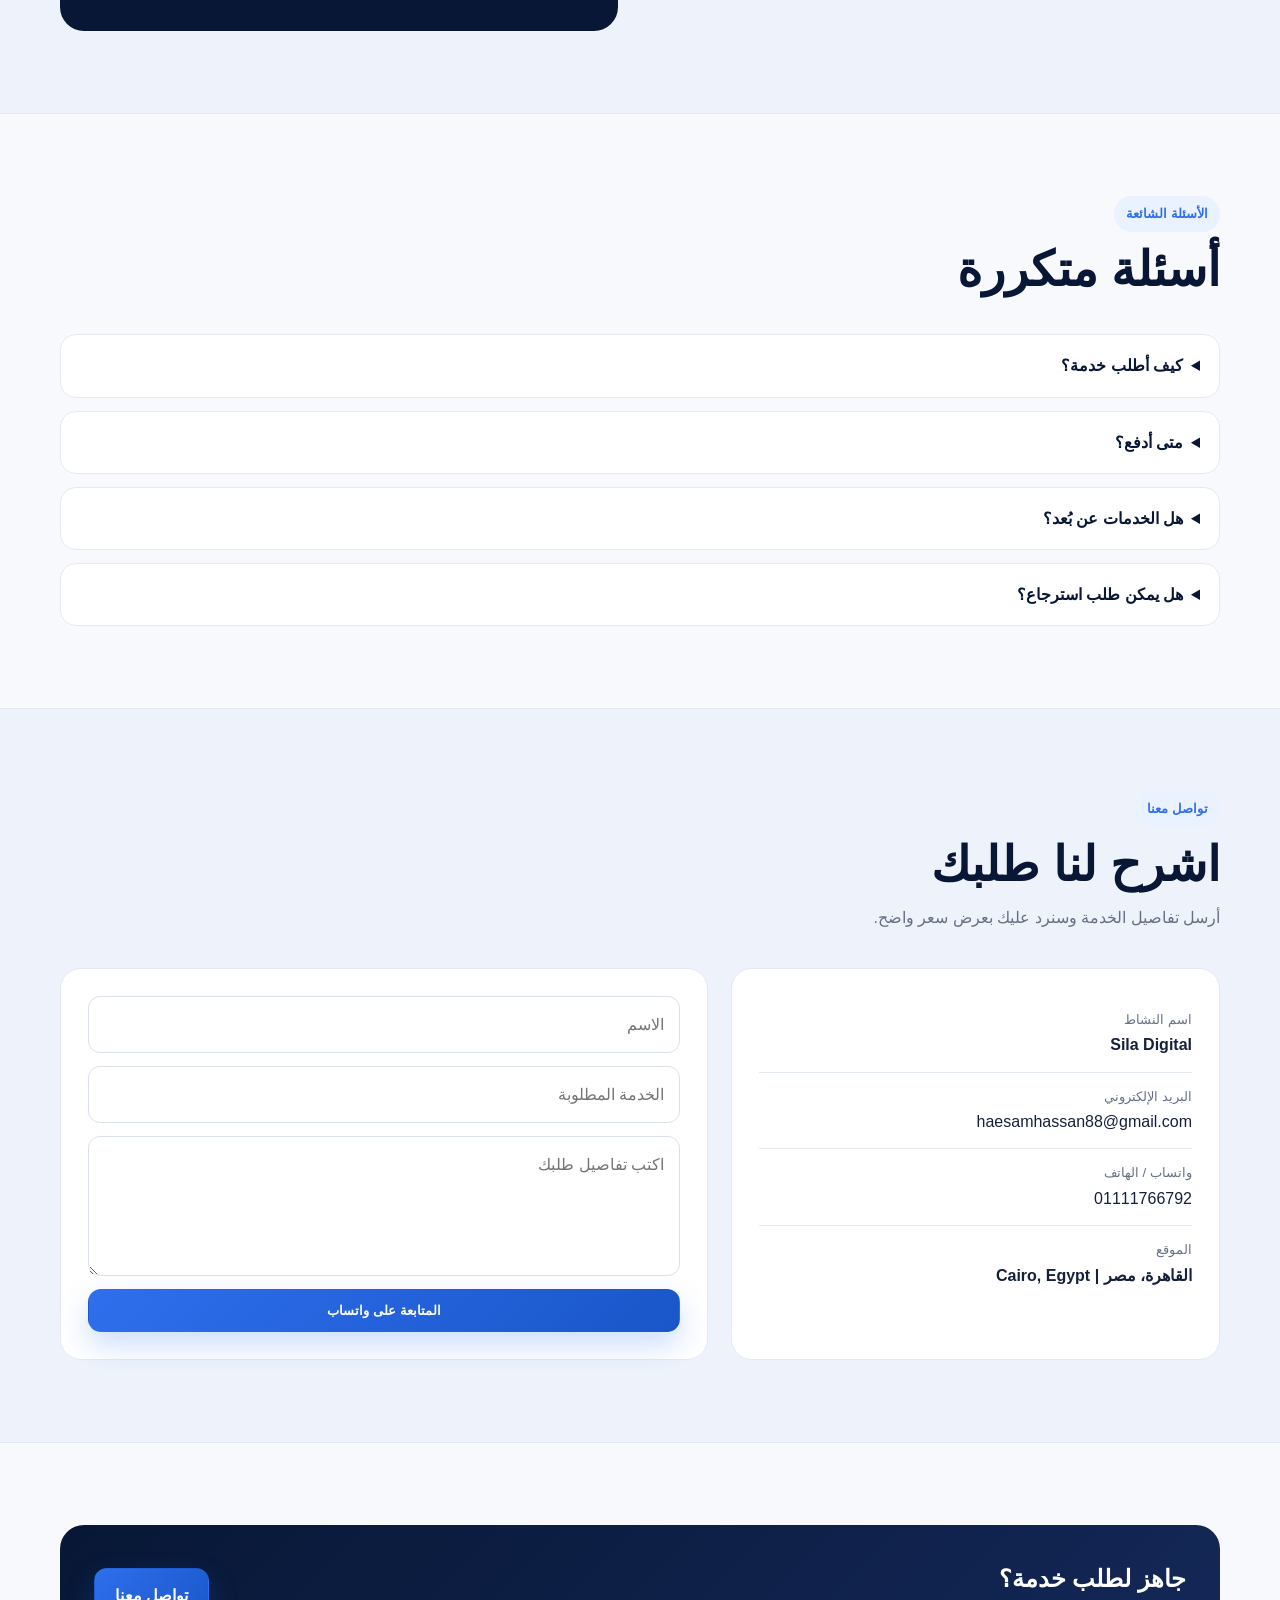
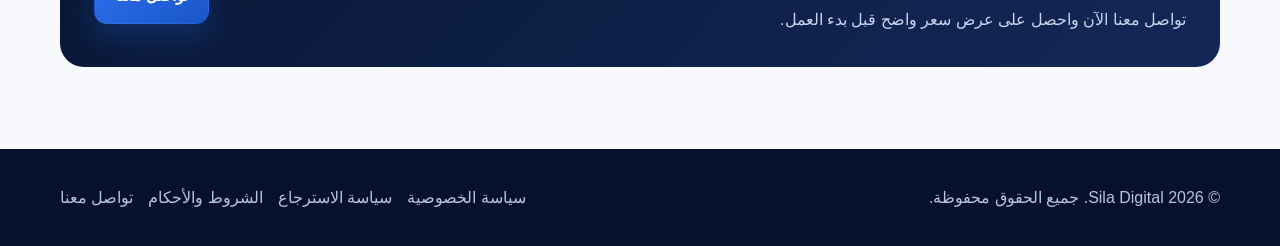
==== commit fce882ed: "Add files via upload" ====
--- a/index.html
+++ b/index.html
@@ -16,6 +16,7 @@
       <a href="#process" data-i18n="nav_process">طريقة العمل</a>
       <a href="#about" data-i18n="nav_about">من نحن</a>
       <a href="#faq" data-i18n="nav_faq">الأسئلة</a>
+      <a href="checkout.html" data-i18n="nav_checkout">إتمام الطلب</a>
       <a href="#contact" data-i18n="nav_contact">تواصل معنا</a>
     </nav>
     <div class="nav-actions">
@@ -51,12 +52,12 @@
 <section id="services"><div class="container">
 <div class="section-head"><span class="eyebrow" data-i18n="services_badge">الخدمات</span><h2 data-i18n="services_title">كيف يمكننا مساعدتك؟</h2><p data-i18n="services_text">يتم مراجعة كل طلب وتحديد سعره قبل بدء العمل.</p></div>
 <div class="grid-3">
-<article class="card service-card"><img class="service-icon" src="assets/service-windows.svg" alt=""><span class="service-no">01</span><h3 data-i18n="s1">خدمات ويندوز</h3><p data-i18n="s1d">تثبيت وتحسين النظام، التعريفات، التحديثات، البرامج، وحل المشكلات.</p><a href="#contact" data-i18n="order_now">اطلب الخدمة ←</a></article>
-<article class="card service-card"><img class="service-icon" src="assets/service-discord.svg" alt=""><span class="service-no">02</span><h3 data-i18n="s2">تجهيز سيرفر ديسكورد</h3><p data-i18n="s2d">الرومات، الرتب، الصلاحيات، البوتات، التحقق، الحماية والإدارة.</p><a href="#contact" data-i18n="order_now">اطلب الخدمة ←</a></article>
-<article class="card service-card"><img class="service-icon" src="assets/service-logo.svg" alt=""><span class="service-no">03</span><h3 data-i18n="s3">تصميم الشعارات</h3><p data-i18n="s3d">تصميم شعارات احترافية للعلامات التجارية والمشروعات والمجتمعات.</p><a href="#contact" data-i18n="order_now">اطلب الخدمة ←</a></article>
-<article class="card service-card"><img class="service-icon" src="assets/service-graphic.svg" alt=""><span class="service-no">04</span><h3 data-i18n="s4">التصميم الجرافيكي</h3><p data-i18n="s4d">تصميم منشورات السوشيال، الأغلفة، الإعلانات والمحتوى البصري.</p><a href="#contact" data-i18n="order_now">اطلب الخدمة ←</a></article>
-<article class="card service-card"><img class="service-icon" src="assets/service-support.svg" alt=""><span class="service-no">05</span><h3 data-i18n="s5">الدعم الفني</h3><p data-i18n="s5d">مساعدة عن بُعد في ويندوز والبرامج والإعدادات والمشكلات الشائعة.</p><a href="#contact" data-i18n="order_now">اطلب الخدمة ←</a></article>
-<article class="card service-card"><img class="service-icon" src="assets/service-brand.svg" alt=""><span class="service-no">06</span><h3 data-i18n="s6">الهوية البصرية</h3><p data-i18n="s6d">الألوان والخطوط واستخدام الشعار واتجاه بصري موحد.</p><a href="#contact" data-i18n="order_now">اطلب الخدمة ←</a></article>
+<article class="card service-card"><img class="service-icon" src="assets/service-windows.svg" alt=""><span class="service-no">01</span><h3 data-i18n="s1">خدمات ويندوز</h3><p data-i18n="s1d">تثبيت وتحسين النظام، التعريفات، التحديثات، البرامج، وحل المشكلات.</p><a href="checkout.html?service=windows" data-i18n="order_now">اطلب الخدمة ←</a></article>
+<article class="card service-card"><img class="service-icon" src="assets/service-discord.svg" alt=""><span class="service-no">02</span><h3 data-i18n="s2">تجهيز سيرفر ديسكورد</h3><p data-i18n="s2d">الرومات، الرتب، الصلاحيات، البوتات، التحقق، الحماية والإدارة.</p><a href="checkout.html?service=discord" data-i18n="order_now">اطلب الخدمة ←</a></article>
+<article class="card service-card"><img class="service-icon" src="assets/service-logo.svg" alt=""><span class="service-no">03</span><h3 data-i18n="s3">تصميم الشعارات</h3><p data-i18n="s3d">تصميم شعارات احترافية للعلامات التجارية والمشروعات والمجتمعات.</p><a href="checkout.html?service=logo" data-i18n="order_now">اطلب الخدمة ←</a></article>
+<article class="card service-card"><img class="service-icon" src="assets/service-graphic.svg" alt=""><span class="service-no">04</span><h3 data-i18n="s4">التصميم الجرافيكي</h3><p data-i18n="s4d">تصميم منشورات السوشيال، الأغلفة، الإعلانات والمحتوى البصري.</p><a href="checkout.html?service=graphic" data-i18n="order_now">اطلب الخدمة ←</a></article>
+<article class="card service-card"><img class="service-icon" src="assets/service-support.svg" alt=""><span class="service-no">05</span><h3 data-i18n="s5">الدعم الفني</h3><p data-i18n="s5d">مساعدة عن بُعد في ويندوز والبرامج والإعدادات والمشكلات الشائعة.</p><a href="checkout.html?service=support" data-i18n="order_now">اطلب الخدمة ←</a></article>
+<article class="card service-card"><img class="service-icon" src="assets/service-brand.svg" alt=""><span class="service-no">06</span><h3 data-i18n="s6">الهوية البصرية</h3><p data-i18n="s6d">الألوان والخطوط واستخدام الشعار واتجاه بصري موحد.</p><a href="checkout.html?service=brand" data-i18n="order_now">اطلب الخدمة ←</a></article>
 </div></div></section>
 
 <section id="pricing" class="alt"><div class="container">
--- a/style.css
+++ b/style.css
@@ -134,3 +134,8 @@
  .hero{padding-top:52px}.cta{flex-direction:column;align-items:flex-start}
  .brand small{display:none}.lang-btn{padding:9px 10px}.hero-visual{height:390px}.orbit-item span{display:none}.orbit-item{padding:7px}.orbit-item img{width:38px;height:38px}h1{font-size:42px}
 }
+
+/* Checkout */
+.checkout-hero{padding-bottom:48px}.checkout-hero h1{margin-bottom:14px}.checkout-section{padding-top:32px}.checkout-layout{display:grid;grid-template-columns:minmax(0,1.45fr) minmax(280px,.55fr);gap:24px;align-items:start}.checkout-main{min-width:0}.checkout-card{background:#fff;border:1px solid var(--line);border-radius:22px;padding:28px;box-shadow:0 12px 34px rgba(18,42,90,.07)}.checkout-steps{display:grid;grid-template-columns:repeat(3,1fr);gap:10px;margin-bottom:16px}.checkout-steps span{display:flex;align-items:center;justify-content:center;gap:8px;padding:12px;border:1px solid var(--line);border-radius:13px;background:#fff;color:var(--muted);font-weight:800}.checkout-steps span.active{background:var(--navy);border-color:var(--navy);color:#fff}.checkout-steps span.done{background:#eaf7f1;border-color:#bce6d3;color:#087a4c}.checkout-steps b{font-size:13px}.checkout-pane{display:none}.checkout-pane.active{display:block}.checkout-pane h2{margin:0 0 22px;color:var(--navy)}.form-grid{display:grid;grid-template-columns:1fr 1fr;gap:17px}.form-grid label{display:grid;gap:7px;font-weight:800;color:var(--navy)}.form-grid label span{font-size:14px}.form-grid .full{grid-column:1/-1}select{width:100%;border:1px solid #d9e0ec;background:#fff;border-radius:12px;padding:14px 15px;font:inherit;color:var(--text);outline:none}.checkout-actions{display:flex;justify-content:flex-end;gap:12px;flex-wrap:wrap;margin-top:24px}.payment-option{display:flex;gap:12px;border:2px solid var(--blue);background:#f3f7ff;border-radius:16px;padding:18px}.payment-option input{width:auto;margin-top:5px}.payment-option label{cursor:pointer}.payment-option strong,.payment-option small{display:block}.payment-option small{color:var(--muted);font-weight:500;margin-top:5px}.checkout-notice{margin-top:15px}.order-review{border:1px solid var(--line);border-radius:16px;margin-top:17px;overflow:hidden}.review-row{display:grid;grid-template-columns:135px 1fr;gap:16px;padding:13px 15px;border-bottom:1px solid var(--line)}.review-row:last-child{border-bottom:0}.review-row span{color:var(--muted)}.review-row b{overflow-wrap:anywhere}.terms-check{display:flex;align-items:flex-start;gap:10px;margin-top:17px;color:#46546d;font-size:14px}.terms-check input{width:auto;margin-top:6px}.success-icon{width:66px;height:66px;border-radius:50%;display:grid;place-items:center;background:#e8f8f0;color:#0a925b;font-size:34px;font-weight:900;margin-bottom:18px}.checkout-side{display:grid;gap:17px}.sticky-summary{position:sticky;top:98px}.sticky-summary h3{margin-top:0}.secure-box{background:var(--navy);color:#fff}.secure-box p{color:#c8d4ed;margin-bottom:0}.muted{color:var(--muted)}
+@media(max-width:900px){.checkout-layout{grid-template-columns:1fr}.sticky-summary{position:static}.checkout-side{grid-row:1}.form-grid{grid-template-columns:1fr}.form-grid .full{grid-column:auto}}
+@media(max-width:620px){.checkout-card{padding:20px}.checkout-steps b{display:none}.review-row{grid-template-columns:1fr;gap:2px}.checkout-actions .btn{width:100%}}
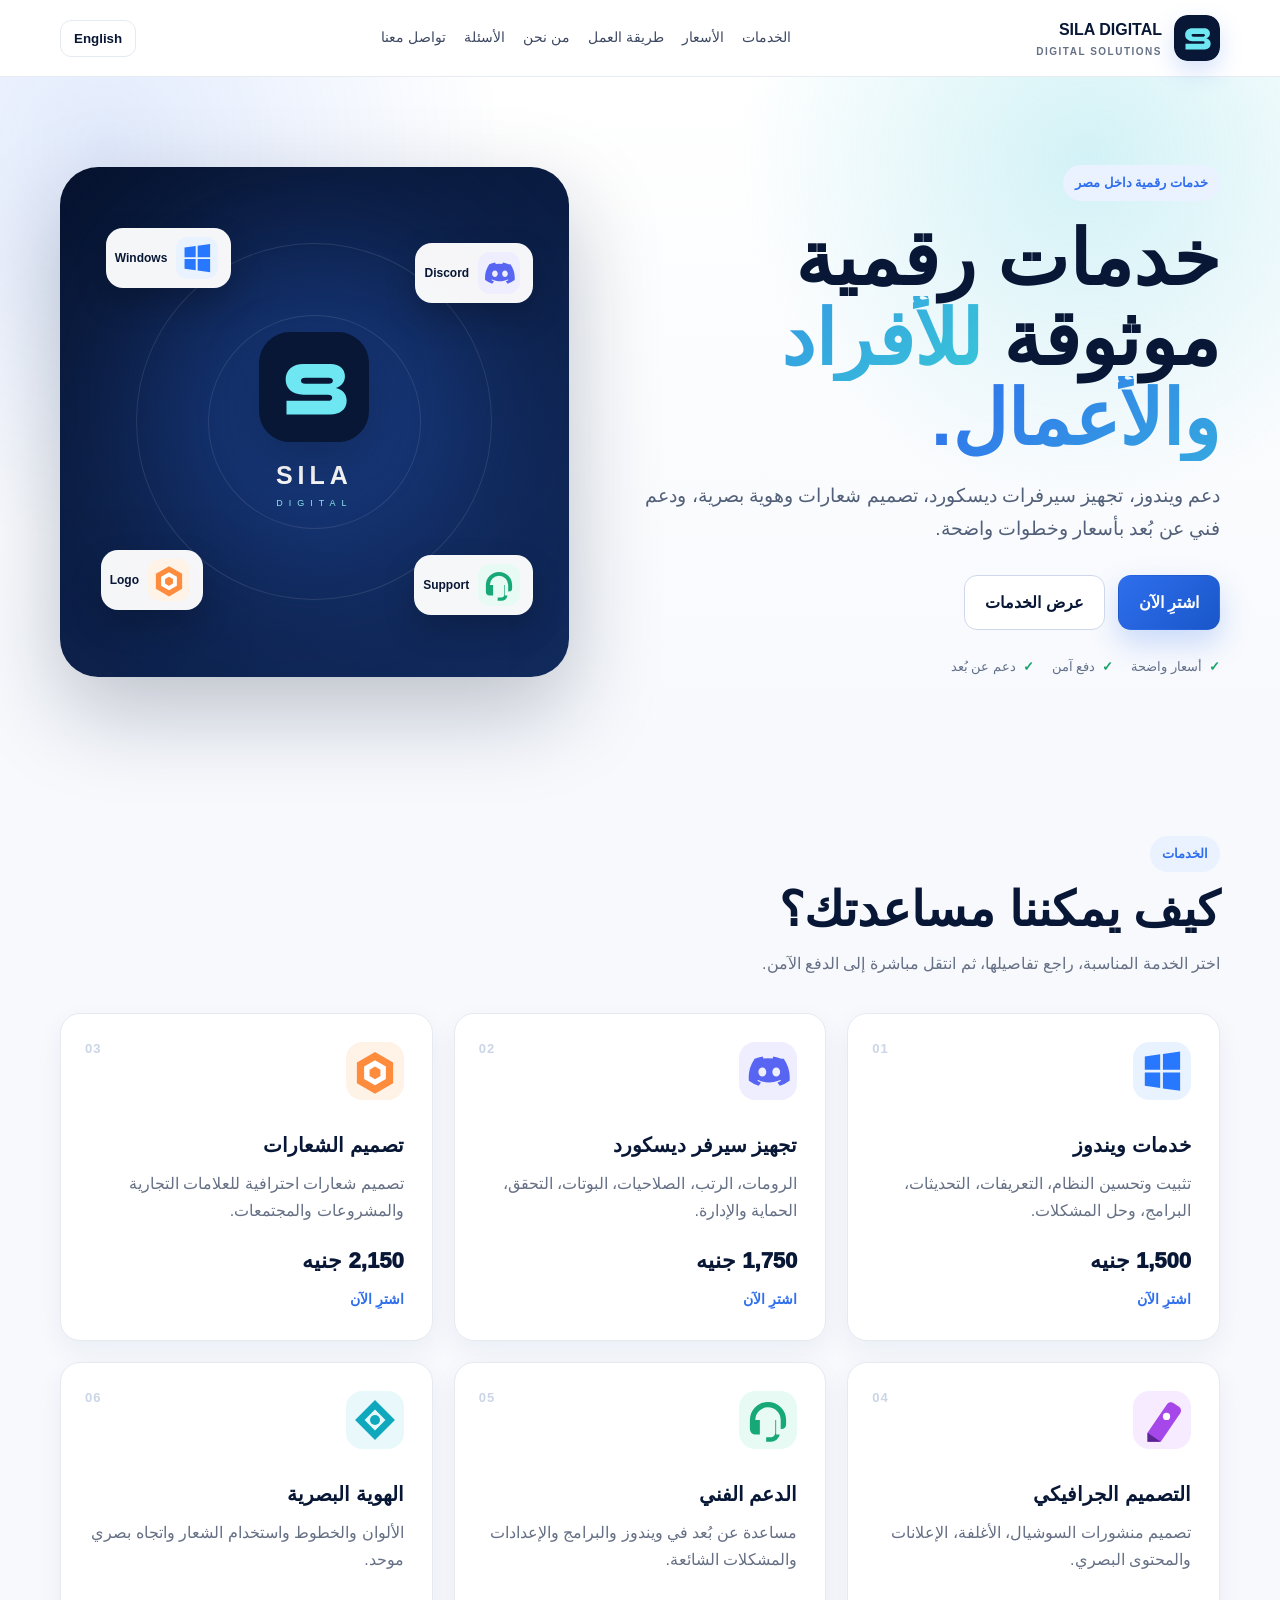
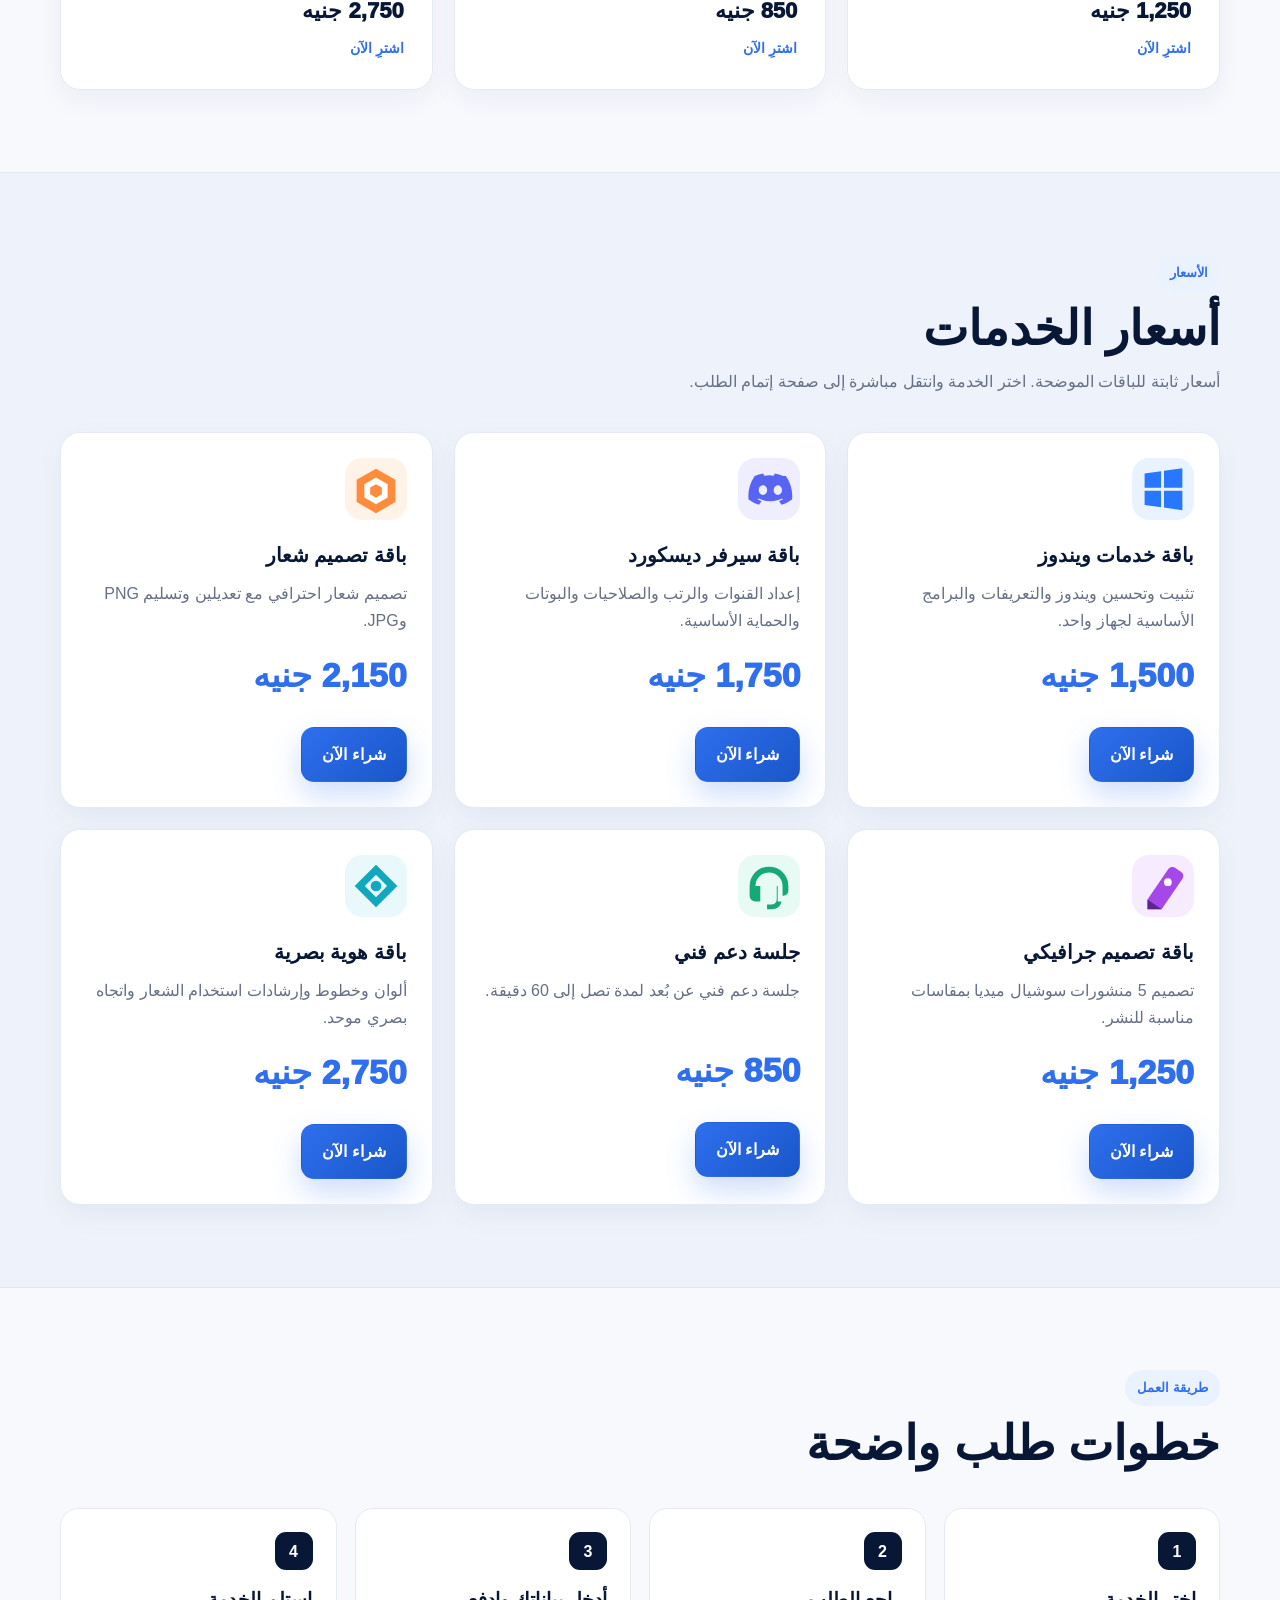
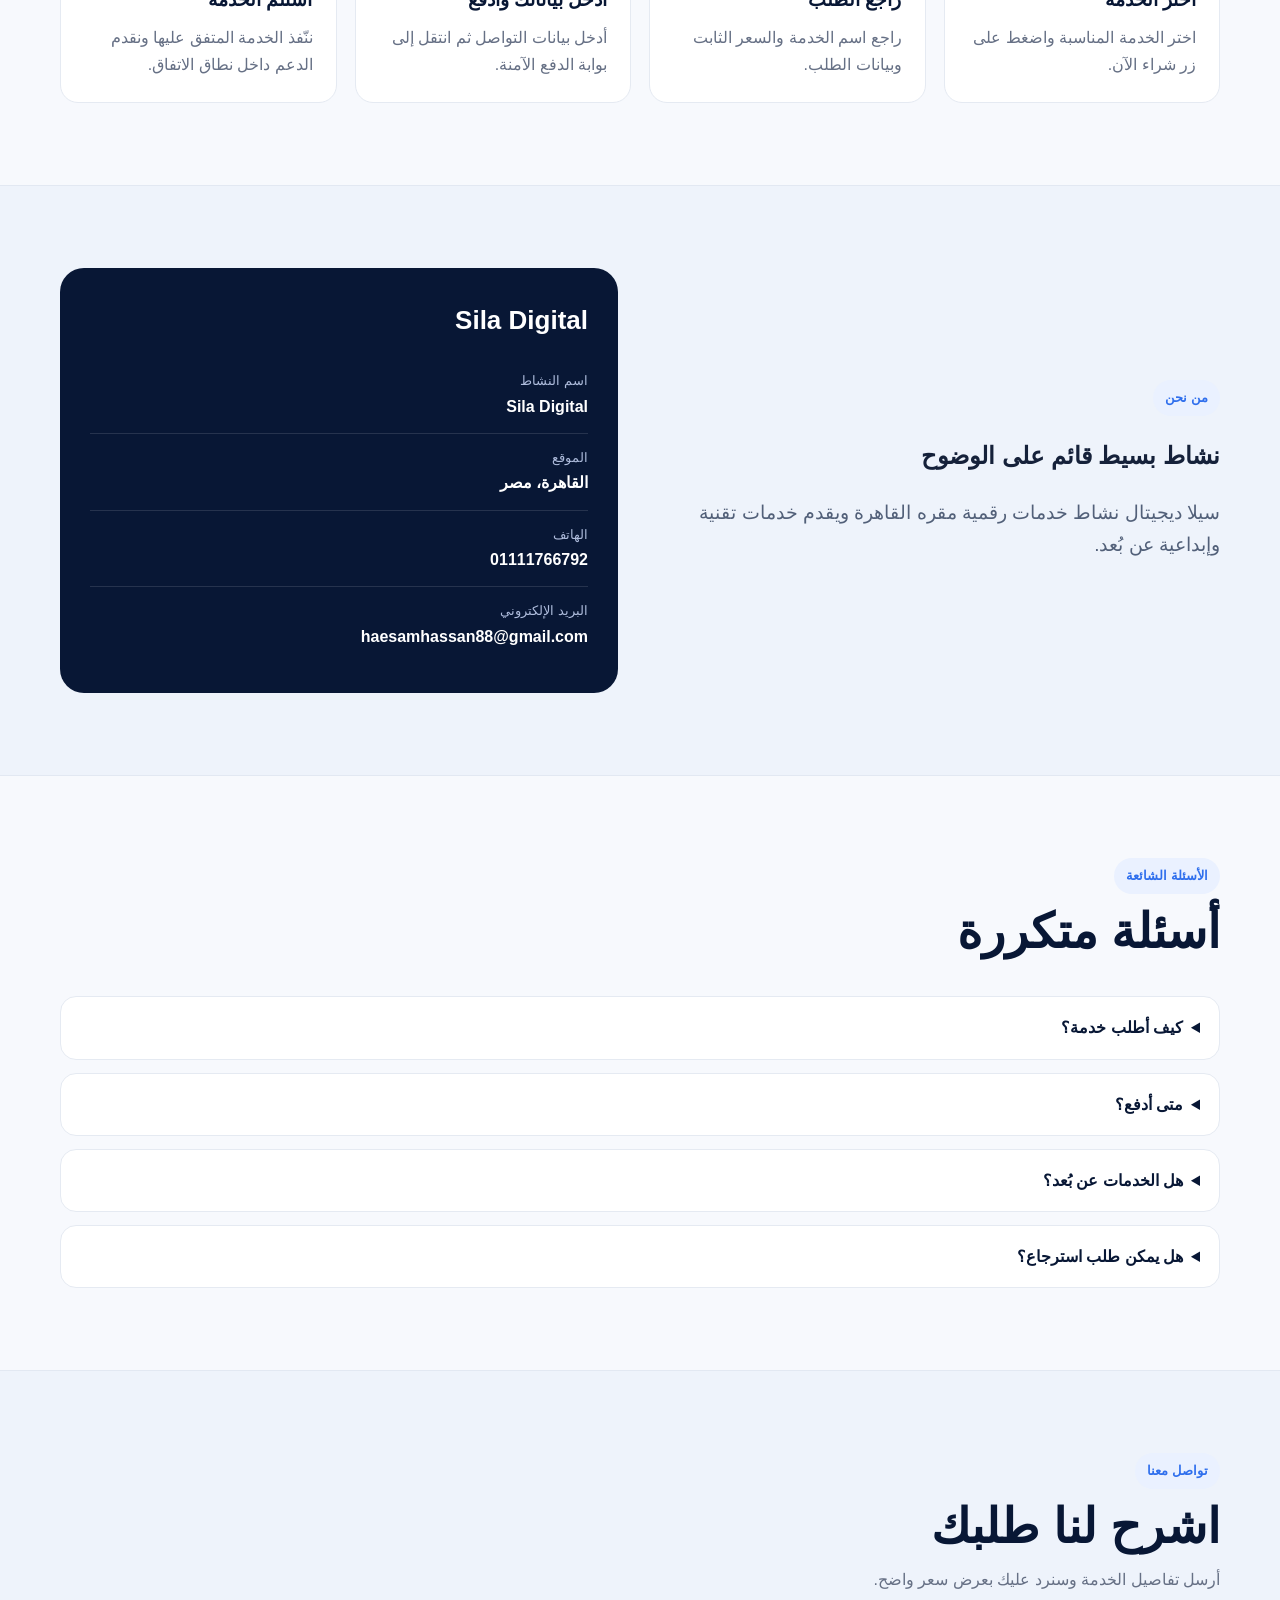
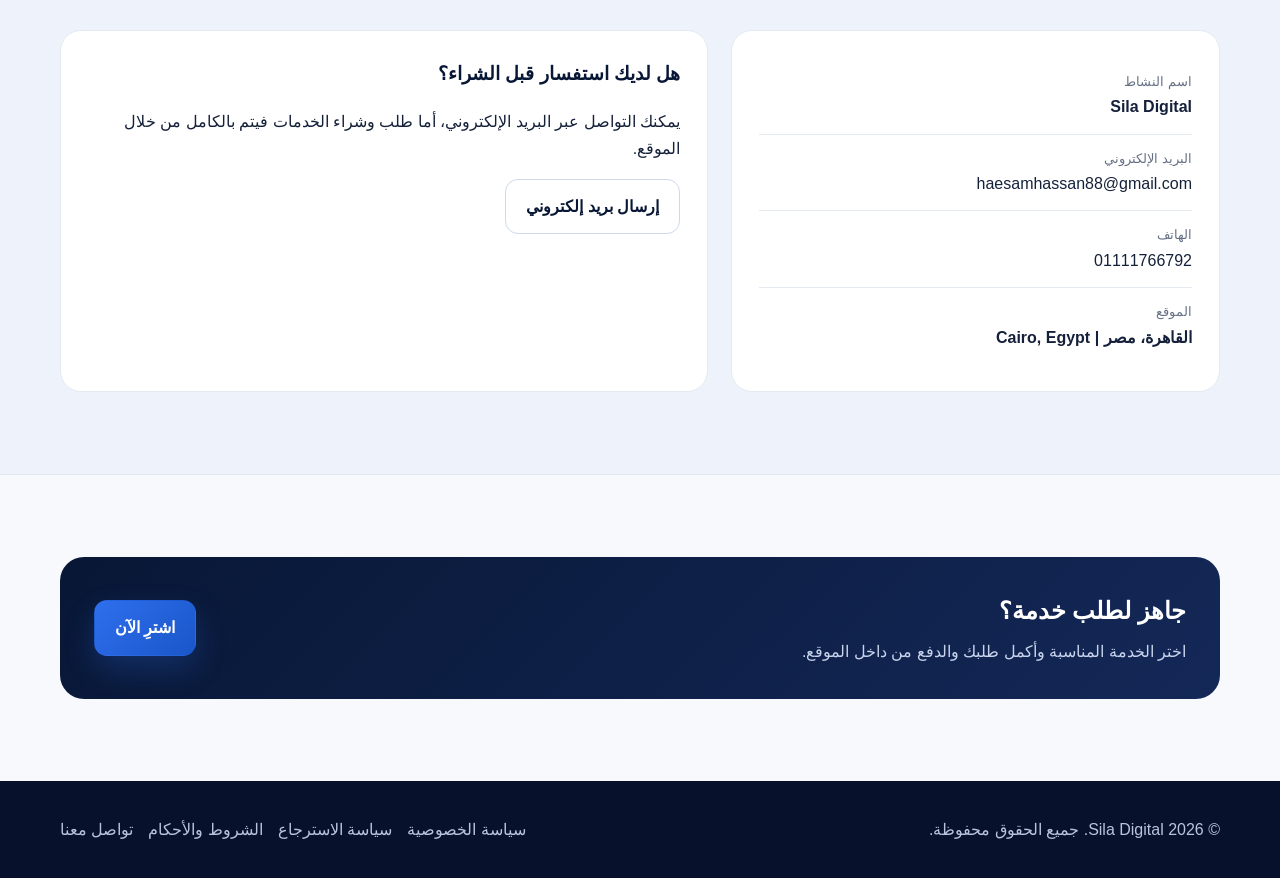
==== commit a44a03ad: "Add files via upload" ====
--- a/index.html
+++ b/index.html
@@ -16,7 +16,6 @@
       <a href="#process" data-i18n="nav_process">طريقة العمل</a>
       <a href="#about" data-i18n="nav_about">من نحن</a>
       <a href="#faq" data-i18n="nav_faq">الأسئلة</a>
-      <a href="checkout.html" data-i18n="nav_checkout">إتمام الطلب</a>
       <a href="#contact" data-i18n="nav_contact">تواصل معنا</a>
     </nav>
     <div class="nav-actions">
@@ -33,7 +32,7 @@
 <h1 data-i18n="hero_title">خدمات رقمية موثوقة <span>للأفراد والأعمال.</span></h1>
 <p class="lead" data-i18n="hero_text">دعم ويندوز، تجهيز سيرفرات ديسكورد، تصميم شعارات وهوية بصرية، ودعم فني عن بُعد بأسعار وخطوات واضحة.</p>
 <div class="actions">
-<a class="btn btn-primary" href="https://wa.me/201111766792" target="_blank" rel="noopener" data-i18n="whatsapp_btn">تواصل عبر واتساب</a>
+<a class="btn btn-primary" href="#pricing" data-i18n="buy_now">اشترِ الآن</a>
 <a class="btn btn-secondary" href="#services" data-i18n="services_btn">عرض الخدمات</a>
 </div>
 <div class="trust"><span data-i18n="trust1">أسعار واضحة</span><span data-i18n="trust2">دفع آمن</span><span data-i18n="trust3">دعم عن بُعد</span></div>
@@ -50,30 +49,33 @@
 
 
 <section id="services"><div class="container">
-<div class="section-head"><span class="eyebrow" data-i18n="services_badge">الخدمات</span><h2 data-i18n="services_title">كيف يمكننا مساعدتك؟</h2><p data-i18n="services_text">يتم مراجعة كل طلب وتحديد سعره قبل بدء العمل.</p></div>
+<div class="section-head"><span class="eyebrow" data-i18n="services_badge">الخدمات</span><h2 data-i18n="services_title">كيف يمكننا مساعدتك؟</h2><p data-i18n="services_text">اختر الخدمة المناسبة، راجع تفاصيلها، ثم انتقل مباشرة إلى الدفع الآمن.</p></div>
 <div class="grid-3">
-<article class="card service-card"><img class="service-icon" src="assets/service-windows.svg" alt=""><span class="service-no">01</span><h3 data-i18n="s1">خدمات ويندوز</h3><p data-i18n="s1d">تثبيت وتحسين النظام، التعريفات، التحديثات، البرامج، وحل المشكلات.</p><a href="checkout.html?service=windows" data-i18n="order_now">اطلب الخدمة ←</a></article>
-<article class="card service-card"><img class="service-icon" src="assets/service-discord.svg" alt=""><span class="service-no">02</span><h3 data-i18n="s2">تجهيز سيرفر ديسكورد</h3><p data-i18n="s2d">الرومات، الرتب، الصلاحيات، البوتات، التحقق، الحماية والإدارة.</p><a href="checkout.html?service=discord" data-i18n="order_now">اطلب الخدمة ←</a></article>
-<article class="card service-card"><img class="service-icon" src="assets/service-logo.svg" alt=""><span class="service-no">03</span><h3 data-i18n="s3">تصميم الشعارات</h3><p data-i18n="s3d">تصميم شعارات احترافية للعلامات التجارية والمشروعات والمجتمعات.</p><a href="checkout.html?service=logo" data-i18n="order_now">اطلب الخدمة ←</a></article>
-<article class="card service-card"><img class="service-icon" src="assets/service-graphic.svg" alt=""><span class="service-no">04</span><h3 data-i18n="s4">التصميم الجرافيكي</h3><p data-i18n="s4d">تصميم منشورات السوشيال، الأغلفة، الإعلانات والمحتوى البصري.</p><a href="checkout.html?service=graphic" data-i18n="order_now">اطلب الخدمة ←</a></article>
-<article class="card service-card"><img class="service-icon" src="assets/service-support.svg" alt=""><span class="service-no">05</span><h3 data-i18n="s5">الدعم الفني</h3><p data-i18n="s5d">مساعدة عن بُعد في ويندوز والبرامج والإعدادات والمشكلات الشائعة.</p><a href="checkout.html?service=support" data-i18n="order_now">اطلب الخدمة ←</a></article>
-<article class="card service-card"><img class="service-icon" src="assets/service-brand.svg" alt=""><span class="service-no">06</span><h3 data-i18n="s6">الهوية البصرية</h3><p data-i18n="s6d">الألوان والخطوط واستخدام الشعار واتجاه بصري موحد.</p><a href="checkout.html?service=brand" data-i18n="order_now">اطلب الخدمة ←</a></article>
+<article class="card service-card"><img class="service-icon" src="assets/service-windows.svg" alt=""><span class="service-no">01</span><h3 data-i18n="s1">خدمات ويندوز</h3><p data-i18n="s1d">تثبيت وتحسين النظام، التعريفات، التحديثات، البرامج، وحل المشكلات.</p><div class="service-price">1,500 جنيه</div><a class="buy-link" href="checkout.html?product=windows" data-i18n="buy_now">شراء الآن ←</a></article>
+<article class="card service-card"><img class="service-icon" src="assets/service-discord.svg" alt=""><span class="service-no">02</span><h3 data-i18n="s2">تجهيز سيرفر ديسكورد</h3><p data-i18n="s2d">الرومات، الرتب، الصلاحيات، البوتات، التحقق، الحماية والإدارة.</p><div class="service-price">1,750 جنيه</div><a class="buy-link" href="checkout.html?product=discord" data-i18n="buy_now">شراء الآن ←</a></article>
+<article class="card service-card"><img class="service-icon" src="assets/service-logo.svg" alt=""><span class="service-no">03</span><h3 data-i18n="s3">تصميم الشعارات</h3><p data-i18n="s3d">تصميم شعارات احترافية للعلامات التجارية والمشروعات والمجتمعات.</p><div class="service-price">2,150 جنيه</div><a class="buy-link" href="checkout.html?product=logo" data-i18n="buy_now">شراء الآن ←</a></article>
+<article class="card service-card"><img class="service-icon" src="assets/service-graphic.svg" alt=""><span class="service-no">04</span><h3 data-i18n="s4">التصميم الجرافيكي</h3><p data-i18n="s4d">تصميم منشورات السوشيال، الأغلفة، الإعلانات والمحتوى البصري.</p><div class="service-price">1,250 جنيه</div><a class="buy-link" href="checkout.html?product=graphic" data-i18n="buy_now">شراء الآن ←</a></article>
+<article class="card service-card"><img class="service-icon" src="assets/service-support.svg" alt=""><span class="service-no">05</span><h3 data-i18n="s5">الدعم الفني</h3><p data-i18n="s5d">مساعدة عن بُعد في ويندوز والبرامج والإعدادات والمشكلات الشائعة.</p><div class="service-price">850 جنيه</div><a class="buy-link" href="checkout.html?product=support" data-i18n="buy_now">شراء الآن ←</a></article>
+<article class="card service-card"><img class="service-icon" src="assets/service-brand.svg" alt=""><span class="service-no">06</span><h3 data-i18n="s6">الهوية البصرية</h3><p data-i18n="s6d">الألوان والخطوط واستخدام الشعار واتجاه بصري موحد.</p><div class="service-price">2,750 جنيه</div><a class="buy-link" href="checkout.html?product=brand" data-i18n="buy_now">شراء الآن ←</a></article>
 </div></div></section>
 
 <section id="pricing" class="alt"><div class="container">
-<div class="section-head"><span class="eyebrow" data-i18n="pricing_badge">الأسعار</span><h2 data-i18n="pricing_title">الأسعار تبدأ من</h2><p data-i18n="pricing_text">السعر النهائي يعتمد على تفاصيل المشروع ويتم تأكيده قبل بدء العمل.</p></div>
-<div class="grid-3">
-<div class="card pricing-card"><h3 data-i18n="s1">خدمات ويندوز</h3><div class="price" data-i18n="p1">1,500 جنيه</div><small data-i18n="from">يبدأ من</small></div>
-<div class="card pricing-card"><h3 data-i18n="s2">تجهيز سيرفر ديسكورد</h3><div class="price" data-i18n="p2">1,750 جنيه</div><small data-i18n="from">يبدأ من</small></div>
-<div class="card pricing-card"><h3 data-i18n="s3">تصميم الشعارات</h3><div class="price" data-i18n="p3">2,150 جنيه</div><small data-i18n="from">يبدأ من</small></div>
+<div class="section-head"><span class="eyebrow" data-i18n="pricing_badge">الأسعار</span><h2 data-i18n="pricing_title">أسعار الخدمات</h2><p data-i18n="pricing_text">أسعار ثابتة للباقات الموضحة. اختر الخدمة وانتقل مباشرة إلى صفحة إتمام الطلب.</p></div>
+<div class="grid-3 product-grid">
+<a class="card pricing-card product-card" href="checkout.html?product=windows"><img src="assets/service-windows.svg" alt=""><h3>باقة خدمات ويندوز</h3><p>تثبيت وتحسين ويندوز والتعريفات والبرامج الأساسية لجهاز واحد.</p><div class="price">1,500 جنيه</div><span class="btn btn-primary">شراء الآن</span></a>
+<a class="card pricing-card product-card" href="checkout.html?product=discord"><img src="assets/service-discord.svg" alt=""><h3>باقة سيرفر ديسكورد</h3><p>إعداد القنوات والرتب والصلاحيات والبوتات والحماية الأساسية.</p><div class="price">1,750 جنيه</div><span class="btn btn-primary">شراء الآن</span></a>
+<a class="card pricing-card product-card" href="checkout.html?product=logo"><img src="assets/service-logo.svg" alt=""><h3>باقة تصميم شعار</h3><p>تصميم شعار احترافي مع تعديلين وتسليم PNG وJPG.</p><div class="price">2,150 جنيه</div><span class="btn btn-primary">شراء الآن</span></a>
+<a class="card pricing-card product-card" href="checkout.html?product=graphic"><img src="assets/service-graphic.svg" alt=""><h3>باقة تصميم جرافيكي</h3><p>تصميم 5 منشورات سوشيال ميديا بمقاسات مناسبة للنشر.</p><div class="price">1,250 جنيه</div><span class="btn btn-primary">شراء الآن</span></a>
+<a class="card pricing-card product-card" href="checkout.html?product=support"><img src="assets/service-support.svg" alt=""><h3>جلسة دعم فني</h3><p>جلسة دعم فني عن بُعد لمدة تصل إلى 60 دقيقة.</p><div class="price">850 جنيه</div><span class="btn btn-primary">شراء الآن</span></a>
+<a class="card pricing-card product-card" href="checkout.html?product=brand"><img src="assets/service-brand.svg" alt=""><h3>باقة هوية بصرية</h3><p>ألوان وخطوط وإرشادات استخدام الشعار واتجاه بصري موحد.</p><div class="price">2,750 جنيه</div><span class="btn btn-primary">شراء الآن</span></a>
 </div></div></section>
 
 <section id="process"><div class="container">
 <div class="section-head"><span class="eyebrow" data-i18n="process_badge">طريقة العمل</span><h2 data-i18n="process_title">خطوات طلب واضحة</h2></div>
 <div class="process">
-<div class="step"><h3 data-i18n="step1">أرسل طلبك</h3><p data-i18n="step1d">تواصل معنا على واتساب واشرح الخدمة المطلوبة.</p></div>
-<div class="step"><h3 data-i18n="step2">استلم عرض السعر</h3><p data-i18n="step2d">نؤكد التفاصيل والسعر والمتطلبات وموعد التسليم.</p></div>
-<div class="step"><h3 data-i18n="step3">أكد وادفع</h3><p data-i18n="step3d">يتم الدفع فقط بعد تأكيد كل تفاصيل الخدمة.</p></div>
+<div class="step"><h3 data-i18n="step1">أرسل طلبك</h3><p data-i18n="step1d">اختر الخدمة المناسبة واضغط على زر شراء الآن.</p></div>
+<div class="step"><h3 data-i18n="step2">راجع الطلب</h3><p data-i18n="step2d">راجع اسم الخدمة والسعر الثابت وبيانات الطلب.</p></div>
+<div class="step"><h3 data-i18n="step3">أدخل بياناتك وادفع</h3><p data-i18n="step3d">أدخل بيانات التواصل ثم انتقل إلى بوابة الدفع الآمنة.</p></div>
 <div class="step"><h3 data-i18n="step4">استلم الخدمة</h3><p data-i18n="step4d">ننّفذ الخدمة المتفق عليها ونقدم الدعم داخل نطاق الاتفاق.</p></div>
 </div></div></section>
 
@@ -83,15 +85,15 @@
 <h3>Sila Digital</h3>
 <div class="about-line"><small data-i18n="business_name">اسم النشاط</small><b data-i18n="business_value">Sila Digital</b></div>
 <div class="about-line"><small data-i18n="business_location">الموقع</small><b data-i18n="business_location_value">القاهرة، مصر</b></div>
-<div class="about-line"><small data-i18n="business_phone">واتساب</small><b>01111766792</b></div>
+<div class="about-line"><small data-i18n="business_phone">الهاتف</small><b>01111766792</b></div>
 <div class="about-line"><small data-i18n="business_email">البريد الإلكتروني</small><b>haesamhassan88@gmail.com</b></div>
 </div></div></section>
 
 <section id="faq"><div class="container">
 <div class="section-head"><span class="eyebrow" data-i18n="faq_badge">الأسئلة الشائعة</span><h2 data-i18n="faq_title">أسئلة متكررة</h2></div>
 <div class="faq">
-<details><summary data-i18n="q1">كيف أطلب خدمة؟</summary><p data-i18n="a1">تواصل معنا عبر واتساب واشرح طلبك، وسنرسل لك السعر وموعد التسليم المتوقع.</p></details>
-<details><summary data-i18n="q2">متى أدفع؟</summary><p data-i18n="a2">يتم الدفع فقط بعد تأكيد تفاصيل الخدمة والسعر النهائي.</p></details>
+<details><summary data-i18n="q1">كيف أطلب خدمة؟</summary><p data-i18n="a1">اختر الخدمة من الموقع واضغط شراء الآن، ثم أدخل بياناتك وأكمل الدفع إلكترونيًا.</p></details>
+<details><summary data-i18n="q2">متى أدفع؟</summary><p data-i18n="a2">يتم الدفع إلكترونيًا عند إتمام الطلب من خلال بوابة الدفع الآمنة.</p></details>
 <details><summary data-i18n="q3">هل الخدمات عن بُعد؟</summary><p data-i18n="a3">نعم، أغلب الخدمات تُقدم عن بُعد إلا إذا تم الاتفاق على غير ذلك.</p></details>
 <details><summary data-i18n="q4">هل يمكن طلب استرجاع؟</summary><p data-i18n="a4">يعتمد الاسترجاع على حالة تنفيذ العمل. راجع سياسة الاسترجاع للتفاصيل الكاملة.</p></details>
 </div></div></section>
@@ -102,20 +104,15 @@
 <div class="contact-box">
 <div class="contact-row"><small data-i18n="c_name">اسم النشاط</small><b>Sila Digital</b></div>
 <div class="contact-row"><small data-i18n="c_email">البريد الإلكتروني</small><a href="mailto:haesamhassan88@gmail.com">haesamhassan88@gmail.com</a></div>
-<div class="contact-row"><small data-i18n="c_phone">واتساب / الهاتف</small><a href="https://wa.me/201111766792">01111766792</a></div>
+<div class="contact-row"><small data-i18n="c_phone">الهاتف</small><a href="tel:+201111766792">01111766792</a></div>
 <div class="contact-row"><small data-i18n="c_location">الموقع</small><b>القاهرة، مصر | Cairo, Egypt</b></div>
 </div>
 <div class="contact-box">
-<form id="contactForm">
-<input id="name" required data-placeholder="name_label" placeholder="الاسم">
-<input id="service" required data-placeholder="service_label" placeholder="الخدمة المطلوبة">
-<textarea id="message" required data-placeholder="message_label" placeholder="اكتب تفاصيل طلبك"></textarea>
-<button class="btn btn-primary" type="submit" data-i18n="send_btn">المتابعة على واتساب</button>
-</form>
+<div class="support-note"><h3>هل لديك استفسار قبل الشراء؟</h3><p>يمكنك التواصل عبر البريد الإلكتروني، أما طلب وشراء الخدمات فيتم بالكامل من خلال الموقع.</p><a class="btn btn-secondary" href="mailto:haesamhassan88@gmail.com">إرسال بريد إلكتروني</a></div>
 </div>
 </div></div></section>
 
-<section><div class="container"><div class="cta"><div><h2 data-i18n="cta_title">جاهز لطلب خدمة؟</h2><p data-i18n="cta_text">تواصل معنا الآن واحصل على عرض سعر واضح قبل بدء العمل.</p></div><a class="btn btn-primary" href="contact.html" data-i18n="cta_btn">تواصل معنا</a></div></div></section>
+<section><div class="container"><div class="cta"><div><h2 data-i18n="cta_title">جاهز لطلب خدمة؟</h2><p data-i18n="cta_text">اختر الخدمة المناسبة وأكمل طلبك والدفع من داخل الموقع.</p></div><a class="btn btn-primary" href="#pricing" data-i18n="buy_now">شراء خدمة</a></div></div></section>
 </main>
 <footer>
 <div class="container footer">
@@ -128,6 +125,6 @@
   </div>
 </div>
 </footer>
-<a class="floating-wa" href="https://wa.me/201111766792" target="_blank" rel="noopener" aria-label="WhatsApp">WA</a>
+
 <script src="script.js"></script>
 </body></html>
--- a/style.css
+++ b/style.css
@@ -135,7 +135,4 @@
  .brand small{display:none}.lang-btn{padding:9px 10px}.hero-visual{height:390px}.orbit-item span{display:none}.orbit-item{padding:7px}.orbit-item img{width:38px;height:38px}h1{font-size:42px}
 }
 
-/* Checkout */
-.checkout-hero{padding-bottom:48px}.checkout-hero h1{margin-bottom:14px}.checkout-section{padding-top:32px}.checkout-layout{display:grid;grid-template-columns:minmax(0,1.45fr) minmax(280px,.55fr);gap:24px;align-items:start}.checkout-main{min-width:0}.checkout-card{background:#fff;border:1px solid var(--line);border-radius:22px;padding:28px;box-shadow:0 12px 34px rgba(18,42,90,.07)}.checkout-steps{display:grid;grid-template-columns:repeat(3,1fr);gap:10px;margin-bottom:16px}.checkout-steps span{display:flex;align-items:center;justify-content:center;gap:8px;padding:12px;border:1px solid var(--line);border-radius:13px;background:#fff;color:var(--muted);font-weight:800}.checkout-steps span.active{background:var(--navy);border-color:var(--navy);color:#fff}.checkout-steps span.done{background:#eaf7f1;border-color:#bce6d3;color:#087a4c}.checkout-steps b{font-size:13px}.checkout-pane{display:none}.checkout-pane.active{display:block}.checkout-pane h2{margin:0 0 22px;color:var(--navy)}.form-grid{display:grid;grid-template-columns:1fr 1fr;gap:17px}.form-grid label{display:grid;gap:7px;font-weight:800;color:var(--navy)}.form-grid label span{font-size:14px}.form-grid .full{grid-column:1/-1}select{width:100%;border:1px solid #d9e0ec;background:#fff;border-radius:12px;padding:14px 15px;font:inherit;color:var(--text);outline:none}.checkout-actions{display:flex;justify-content:flex-end;gap:12px;flex-wrap:wrap;margin-top:24px}.payment-option{display:flex;gap:12px;border:2px solid var(--blue);background:#f3f7ff;border-radius:16px;padding:18px}.payment-option input{width:auto;margin-top:5px}.payment-option label{cursor:pointer}.payment-option strong,.payment-option small{display:block}.payment-option small{color:var(--muted);font-weight:500;margin-top:5px}.checkout-notice{margin-top:15px}.order-review{border:1px solid var(--line);border-radius:16px;margin-top:17px;overflow:hidden}.review-row{display:grid;grid-template-columns:135px 1fr;gap:16px;padding:13px 15px;border-bottom:1px solid var(--line)}.review-row:last-child{border-bottom:0}.review-row span{color:var(--muted)}.review-row b{overflow-wrap:anywhere}.terms-check{display:flex;align-items:flex-start;gap:10px;margin-top:17px;color:#46546d;font-size:14px}.terms-check input{width:auto;margin-top:6px}.success-icon{width:66px;height:66px;border-radius:50%;display:grid;place-items:center;background:#e8f8f0;color:#0a925b;font-size:34px;font-weight:900;margin-bottom:18px}.checkout-side{display:grid;gap:17px}.sticky-summary{position:sticky;top:98px}.sticky-summary h3{margin-top:0}.secure-box{background:var(--navy);color:#fff}.secure-box p{color:#c8d4ed;margin-bottom:0}.muted{color:var(--muted)}
-@media(max-width:900px){.checkout-layout{grid-template-columns:1fr}.sticky-summary{position:static}.checkout-side{grid-row:1}.form-grid{grid-template-columns:1fr}.form-grid .full{grid-column:auto}}
-@media(max-width:620px){.checkout-card{padding:20px}.checkout-steps b{display:none}.review-row{grid-template-columns:1fr;gap:2px}.checkout-actions .btn{width:100%}}
+.service-price{font-size:22px;font-weight:950;color:var(--navy);margin-top:18px}.buy-link{margin-top:8px!important}.product-card{display:flex;flex-direction:column;color:inherit}.product-card img{width:62px;height:62px;margin-bottom:18px}.product-card p{min-height:52px}.product-card .btn{margin-top:18px;align-self:flex-start}.checkout-hero{padding-bottom:20px}.checkout-section{padding-top:28px}.checkout-grid{display:grid;grid-template-columns:1.2fr .8fr;gap:24px;align-items:start}.checkout-form h2,.order-summary h2{color:var(--navy);margin-top:0}.checkout-form label{display:grid;gap:7px;font-weight:800;color:var(--navy)}.checkout-form label small{font-weight:500;color:var(--muted)}.agree{display:flex!important;grid-template-columns:auto 1fr!important;align-items:flex-start;gap:10px!important;font-weight:600!important}.agree input{width:18px;height:18px;margin-top:3px}.form-error{background:#fff1f0;border:1px solid #ffc9c4;color:#a5261d;border-radius:12px;padding:13px}.pay-button{width:100%;font-size:17px}.secure-note{text-align:center;font-size:13px;color:var(--muted);margin:0}.order-summary{position:sticky;top:100px}.order-summary>img{width:84px;height:84px;margin:18px 0}.summary-row{display:flex;justify-content:space-between;gap:15px;padding:16px 0;border-top:1px solid var(--line)}.summary-row.total{font-size:20px}.summary-row.total strong{color:var(--blue)}.delivery-info{background:#edf3ff;border-radius:12px;padding:13px;margin-top:15px!important}.support-note h3{margin-top:0;color:var(--navy)}@media(max-width:930px){.checkout-grid{grid-template-columns:1fr}.order-summary{position:static;order:-1}}
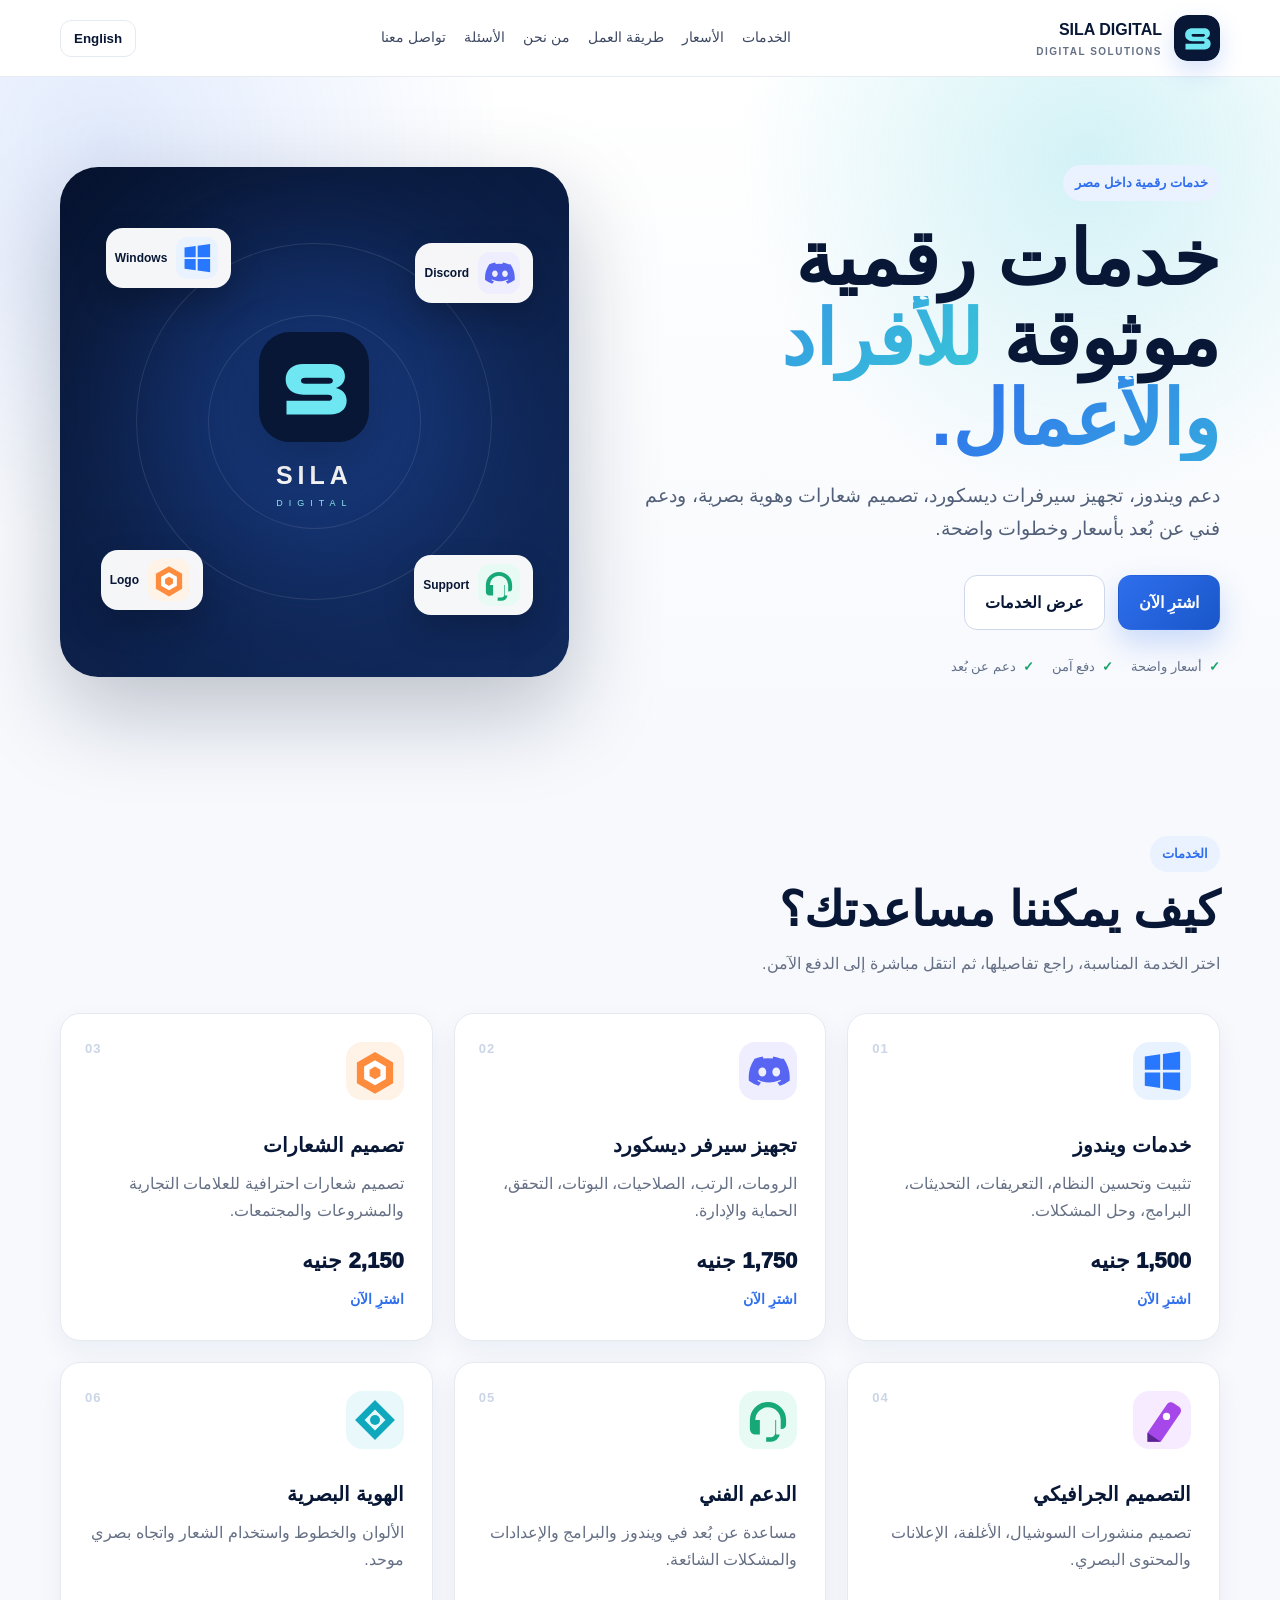
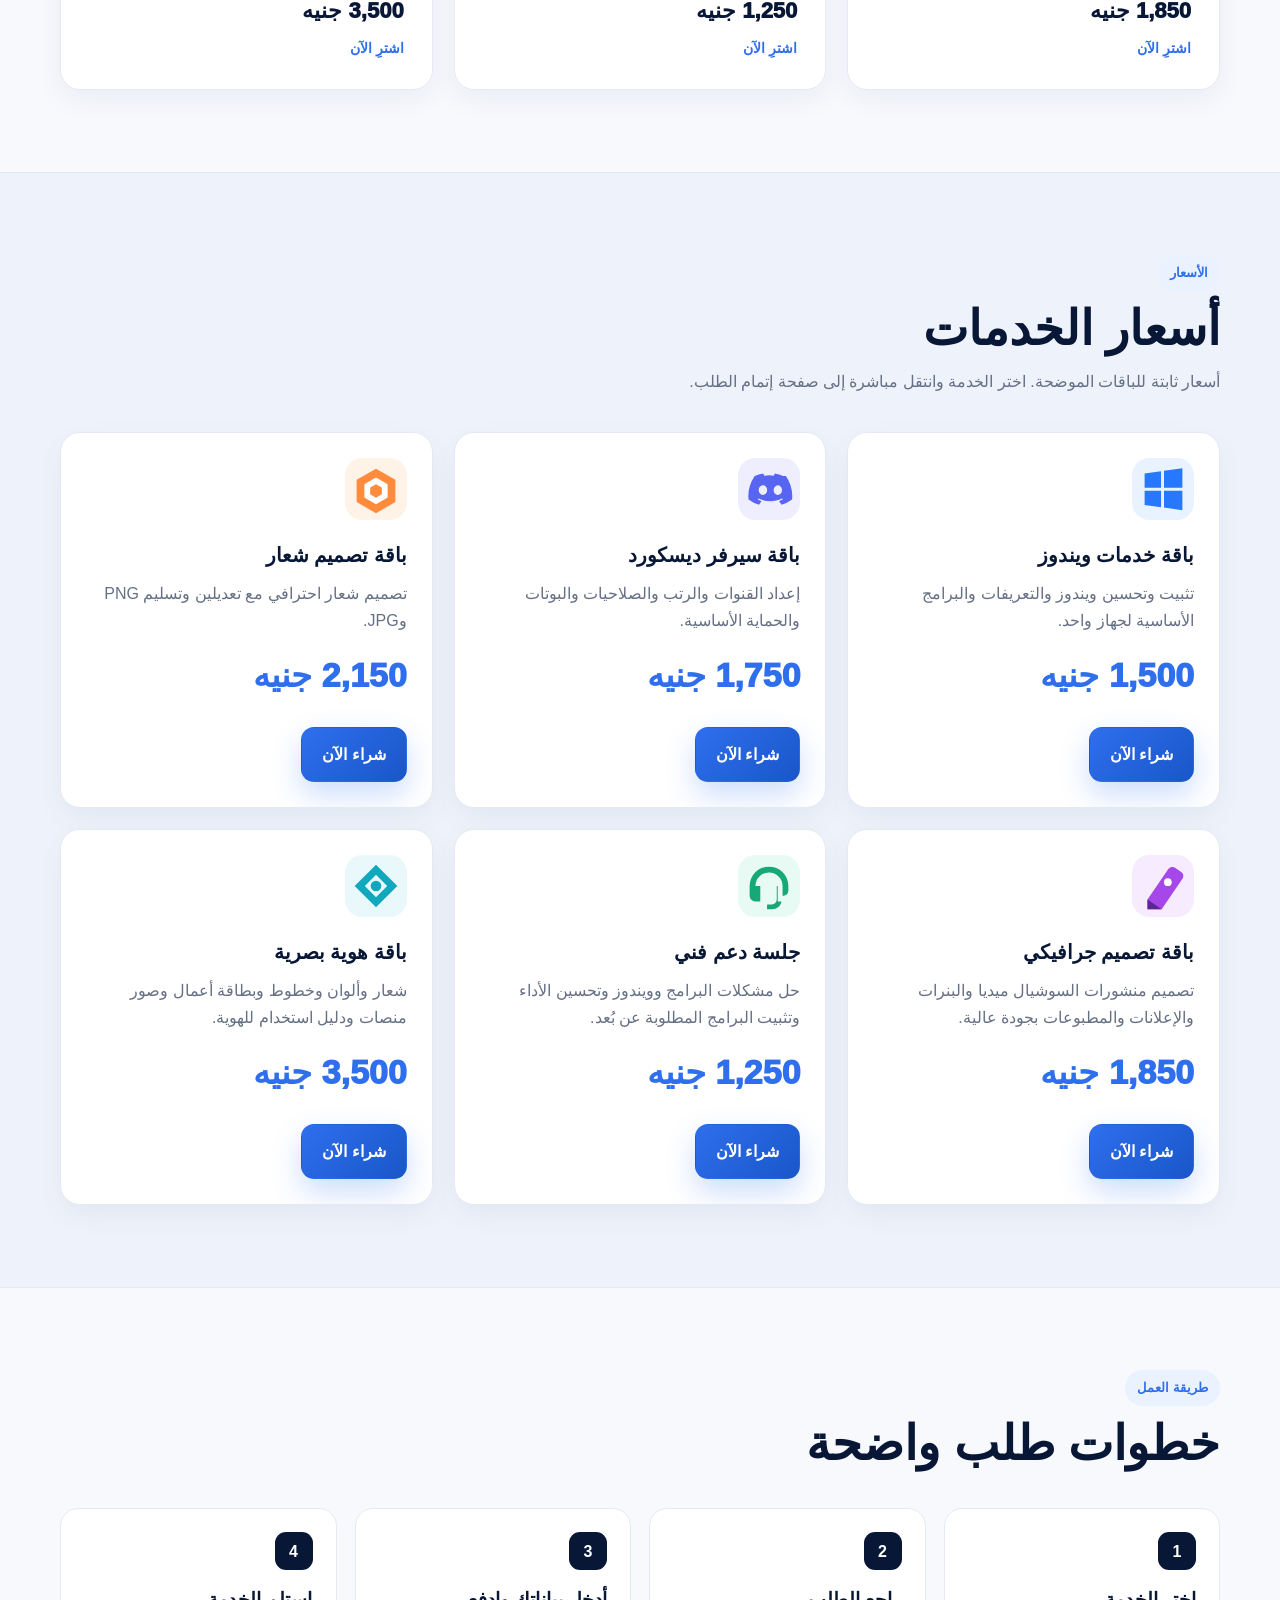
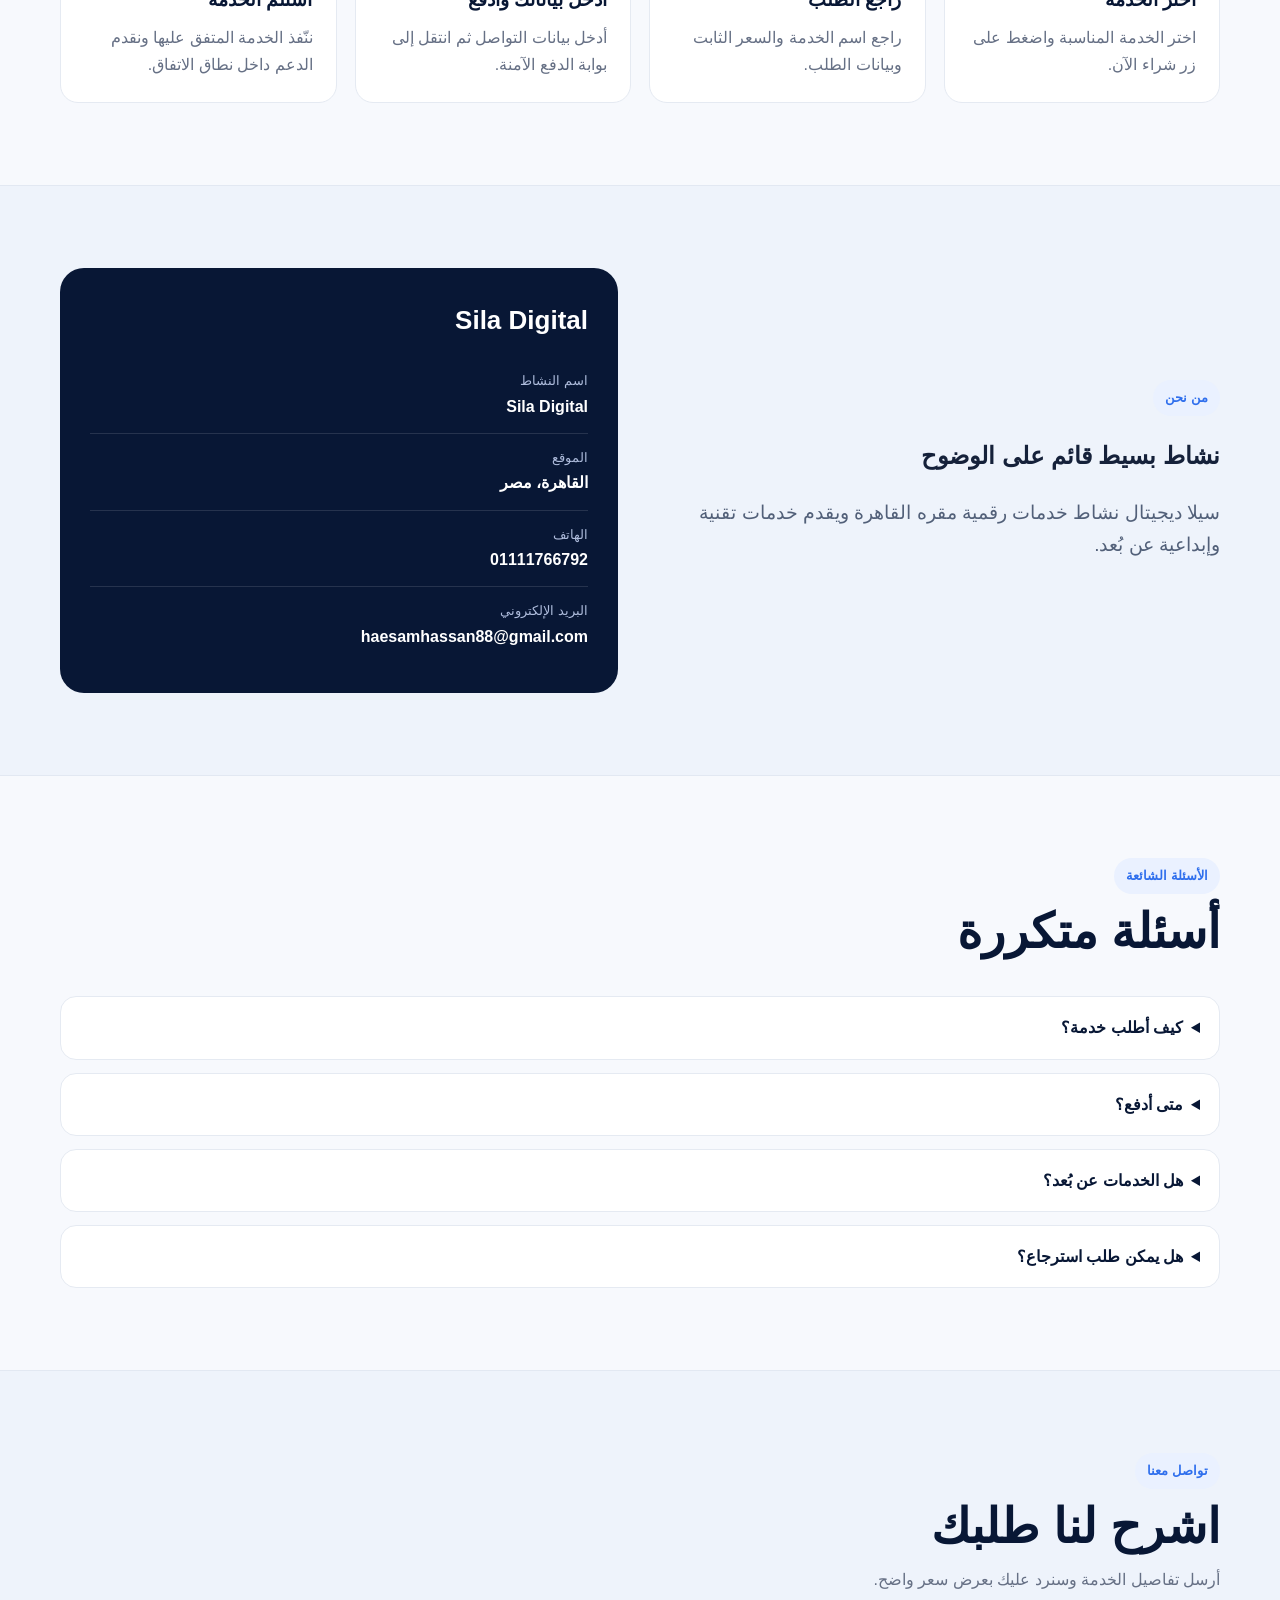
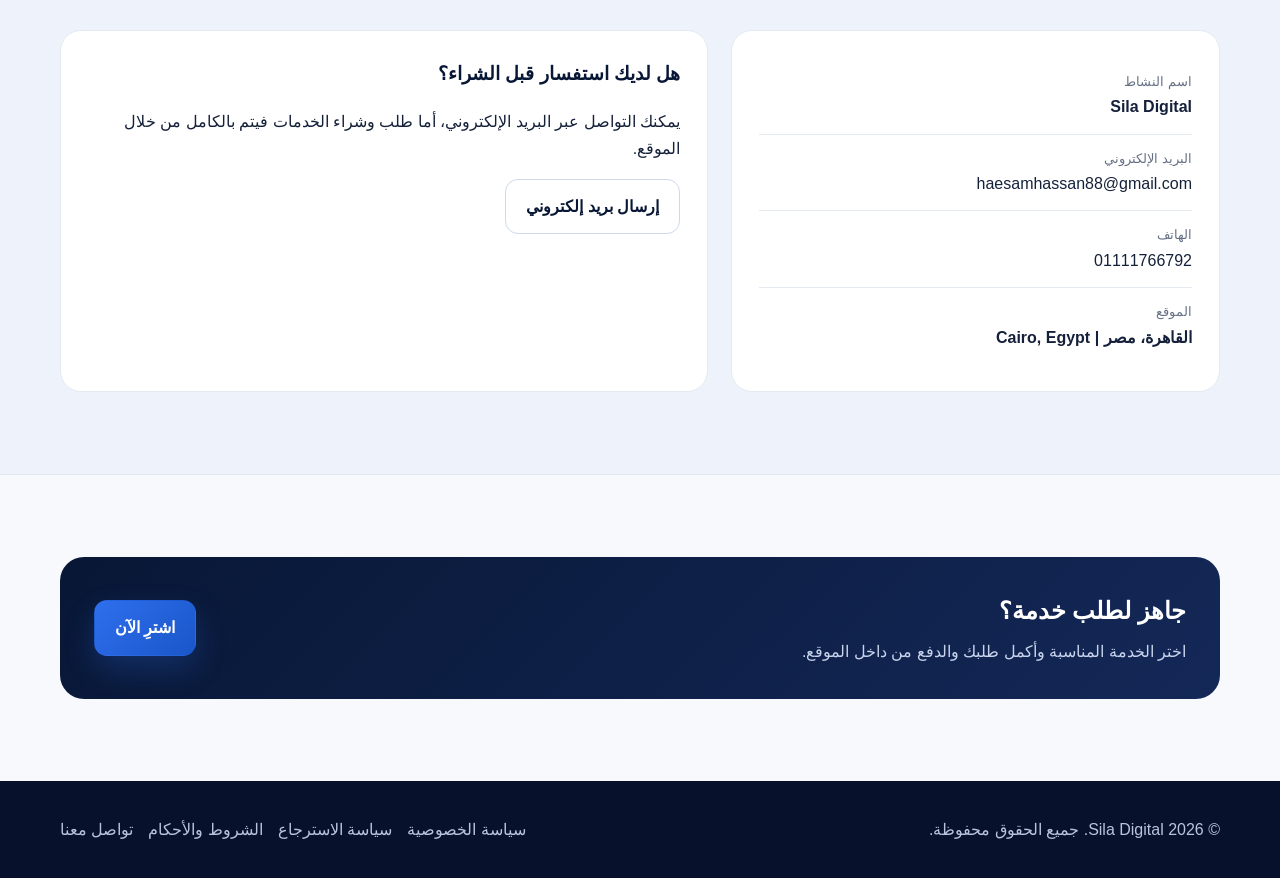
==== commit dc32486e: "Add files via upload" ====
--- a/index.html
+++ b/index.html
@@ -54,9 +54,9 @@
 <article class="card service-card"><img class="service-icon" src="assets/service-windows.svg" alt=""><span class="service-no">01</span><h3 data-i18n="s1">خدمات ويندوز</h3><p data-i18n="s1d">تثبيت وتحسين النظام، التعريفات، التحديثات، البرامج، وحل المشكلات.</p><div class="service-price">1,500 جنيه</div><a class="buy-link" href="checkout.html?product=windows" data-i18n="buy_now">شراء الآن ←</a></article>
 <article class="card service-card"><img class="service-icon" src="assets/service-discord.svg" alt=""><span class="service-no">02</span><h3 data-i18n="s2">تجهيز سيرفر ديسكورد</h3><p data-i18n="s2d">الرومات، الرتب، الصلاحيات، البوتات، التحقق، الحماية والإدارة.</p><div class="service-price">1,750 جنيه</div><a class="buy-link" href="checkout.html?product=discord" data-i18n="buy_now">شراء الآن ←</a></article>
 <article class="card service-card"><img class="service-icon" src="assets/service-logo.svg" alt=""><span class="service-no">03</span><h3 data-i18n="s3">تصميم الشعارات</h3><p data-i18n="s3d">تصميم شعارات احترافية للعلامات التجارية والمشروعات والمجتمعات.</p><div class="service-price">2,150 جنيه</div><a class="buy-link" href="checkout.html?product=logo" data-i18n="buy_now">شراء الآن ←</a></article>
-<article class="card service-card"><img class="service-icon" src="assets/service-graphic.svg" alt=""><span class="service-no">04</span><h3 data-i18n="s4">التصميم الجرافيكي</h3><p data-i18n="s4d">تصميم منشورات السوشيال، الأغلفة، الإعلانات والمحتوى البصري.</p><div class="service-price">1,250 جنيه</div><a class="buy-link" href="checkout.html?product=graphic" data-i18n="buy_now">شراء الآن ←</a></article>
-<article class="card service-card"><img class="service-icon" src="assets/service-support.svg" alt=""><span class="service-no">05</span><h3 data-i18n="s5">الدعم الفني</h3><p data-i18n="s5d">مساعدة عن بُعد في ويندوز والبرامج والإعدادات والمشكلات الشائعة.</p><div class="service-price">850 جنيه</div><a class="buy-link" href="checkout.html?product=support" data-i18n="buy_now">شراء الآن ←</a></article>
-<article class="card service-card"><img class="service-icon" src="assets/service-brand.svg" alt=""><span class="service-no">06</span><h3 data-i18n="s6">الهوية البصرية</h3><p data-i18n="s6d">الألوان والخطوط واستخدام الشعار واتجاه بصري موحد.</p><div class="service-price">2,750 جنيه</div><a class="buy-link" href="checkout.html?product=brand" data-i18n="buy_now">شراء الآن ←</a></article>
+<article class="card service-card"><img class="service-icon" src="assets/service-graphic.svg" alt=""><span class="service-no">04</span><h3 data-i18n="s4">التصميم الجرافيكي</h3><p data-i18n="s4d">تصميم منشورات السوشيال، الأغلفة، الإعلانات والمحتوى البصري.</p><div class="service-price">1,850 جنيه</div><a class="buy-link" href="checkout.html?product=graphic" data-i18n="buy_now">شراء الآن ←</a></article>
+<article class="card service-card"><img class="service-icon" src="assets/service-support.svg" alt=""><span class="service-no">05</span><h3 data-i18n="s5">الدعم الفني</h3><p data-i18n="s5d">مساعدة عن بُعد في ويندوز والبرامج والإعدادات والمشكلات الشائعة.</p><div class="service-price">1,250 جنيه</div><a class="buy-link" href="checkout.html?product=support" data-i18n="buy_now">شراء الآن ←</a></article>
+<article class="card service-card"><img class="service-icon" src="assets/service-brand.svg" alt=""><span class="service-no">06</span><h3 data-i18n="s6">الهوية البصرية</h3><p data-i18n="s6d">الألوان والخطوط واستخدام الشعار واتجاه بصري موحد.</p><div class="service-price">3,500 جنيه</div><a class="buy-link" href="checkout.html?product=brand" data-i18n="buy_now">شراء الآن ←</a></article>
 </div></div></section>
 
 <section id="pricing" class="alt"><div class="container">
@@ -65,9 +65,9 @@
 <a class="card pricing-card product-card" href="checkout.html?product=windows"><img src="assets/service-windows.svg" alt=""><h3>باقة خدمات ويندوز</h3><p>تثبيت وتحسين ويندوز والتعريفات والبرامج الأساسية لجهاز واحد.</p><div class="price">1,500 جنيه</div><span class="btn btn-primary">شراء الآن</span></a>
 <a class="card pricing-card product-card" href="checkout.html?product=discord"><img src="assets/service-discord.svg" alt=""><h3>باقة سيرفر ديسكورد</h3><p>إعداد القنوات والرتب والصلاحيات والبوتات والحماية الأساسية.</p><div class="price">1,750 جنيه</div><span class="btn btn-primary">شراء الآن</span></a>
 <a class="card pricing-card product-card" href="checkout.html?product=logo"><img src="assets/service-logo.svg" alt=""><h3>باقة تصميم شعار</h3><p>تصميم شعار احترافي مع تعديلين وتسليم PNG وJPG.</p><div class="price">2,150 جنيه</div><span class="btn btn-primary">شراء الآن</span></a>
-<a class="card pricing-card product-card" href="checkout.html?product=graphic"><img src="assets/service-graphic.svg" alt=""><h3>باقة تصميم جرافيكي</h3><p>تصميم 5 منشورات سوشيال ميديا بمقاسات مناسبة للنشر.</p><div class="price">1,250 جنيه</div><span class="btn btn-primary">شراء الآن</span></a>
-<a class="card pricing-card product-card" href="checkout.html?product=support"><img src="assets/service-support.svg" alt=""><h3>جلسة دعم فني</h3><p>جلسة دعم فني عن بُعد لمدة تصل إلى 60 دقيقة.</p><div class="price">850 جنيه</div><span class="btn btn-primary">شراء الآن</span></a>
-<a class="card pricing-card product-card" href="checkout.html?product=brand"><img src="assets/service-brand.svg" alt=""><h3>باقة هوية بصرية</h3><p>ألوان وخطوط وإرشادات استخدام الشعار واتجاه بصري موحد.</p><div class="price">2,750 جنيه</div><span class="btn btn-primary">شراء الآن</span></a>
+<a class="card pricing-card product-card" href="checkout.html?product=graphic"><img src="assets/service-graphic.svg" alt=""><h3>باقة تصميم جرافيكي</h3><p>تصميم منشورات السوشيال ميديا والبنرات والإعلانات والمطبوعات بجودة عالية.</p><div class="price">1,850 جنيه</div><span class="btn btn-primary">شراء الآن</span></a>
+<a class="card pricing-card product-card" href="checkout.html?product=support"><img src="assets/service-support.svg" alt=""><h3>جلسة دعم فني</h3><p>حل مشكلات البرامج وويندوز وتحسين الأداء وتثبيت البرامج المطلوبة عن بُعد.</p><div class="price">1,250 جنيه</div><span class="btn btn-primary">شراء الآن</span></a>
+<a class="card pricing-card product-card" href="checkout.html?product=brand"><img src="assets/service-brand.svg" alt=""><h3>باقة هوية بصرية</h3><p>شعار وألوان وخطوط وبطاقة أعمال وصور منصات ودليل استخدام للهوية.</p><div class="price">3,500 جنيه</div><span class="btn btn-primary">شراء الآن</span></a>
 </div></div></section>
 
 <section id="process"><div class="container">
